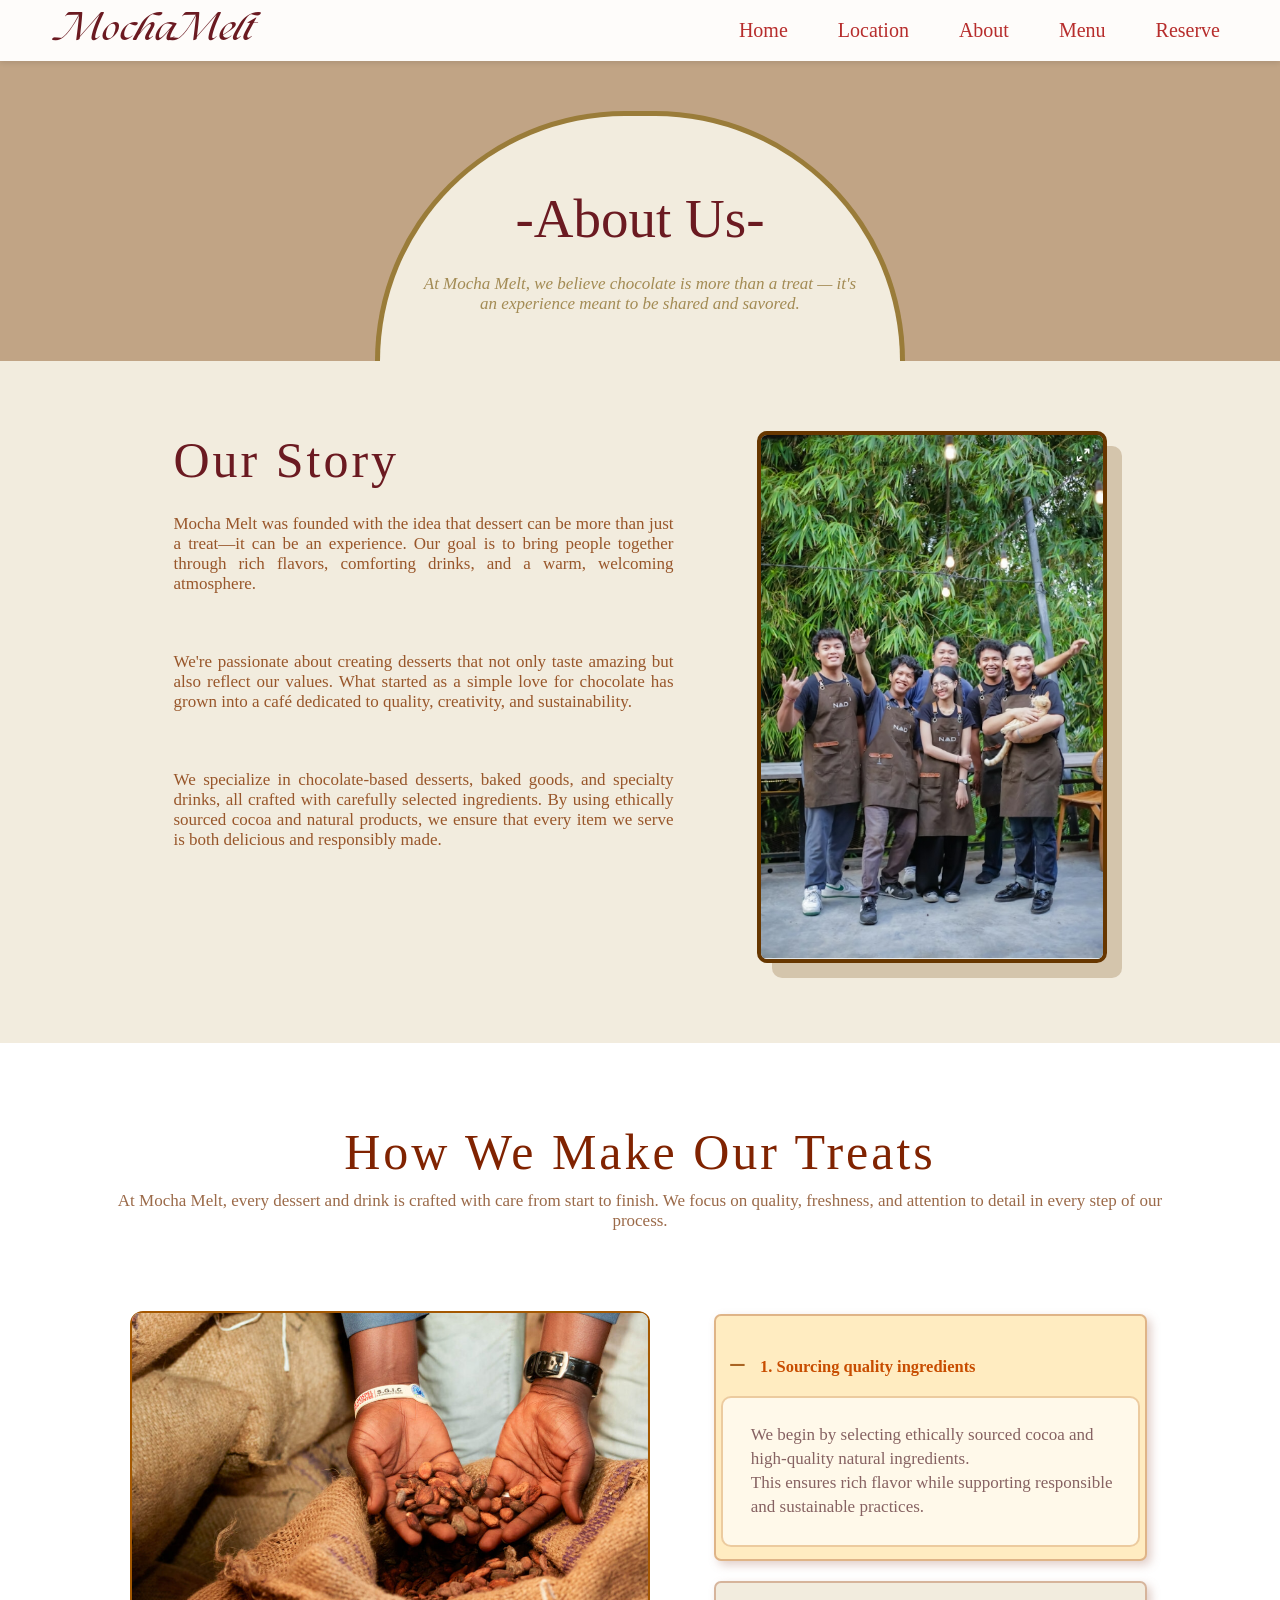
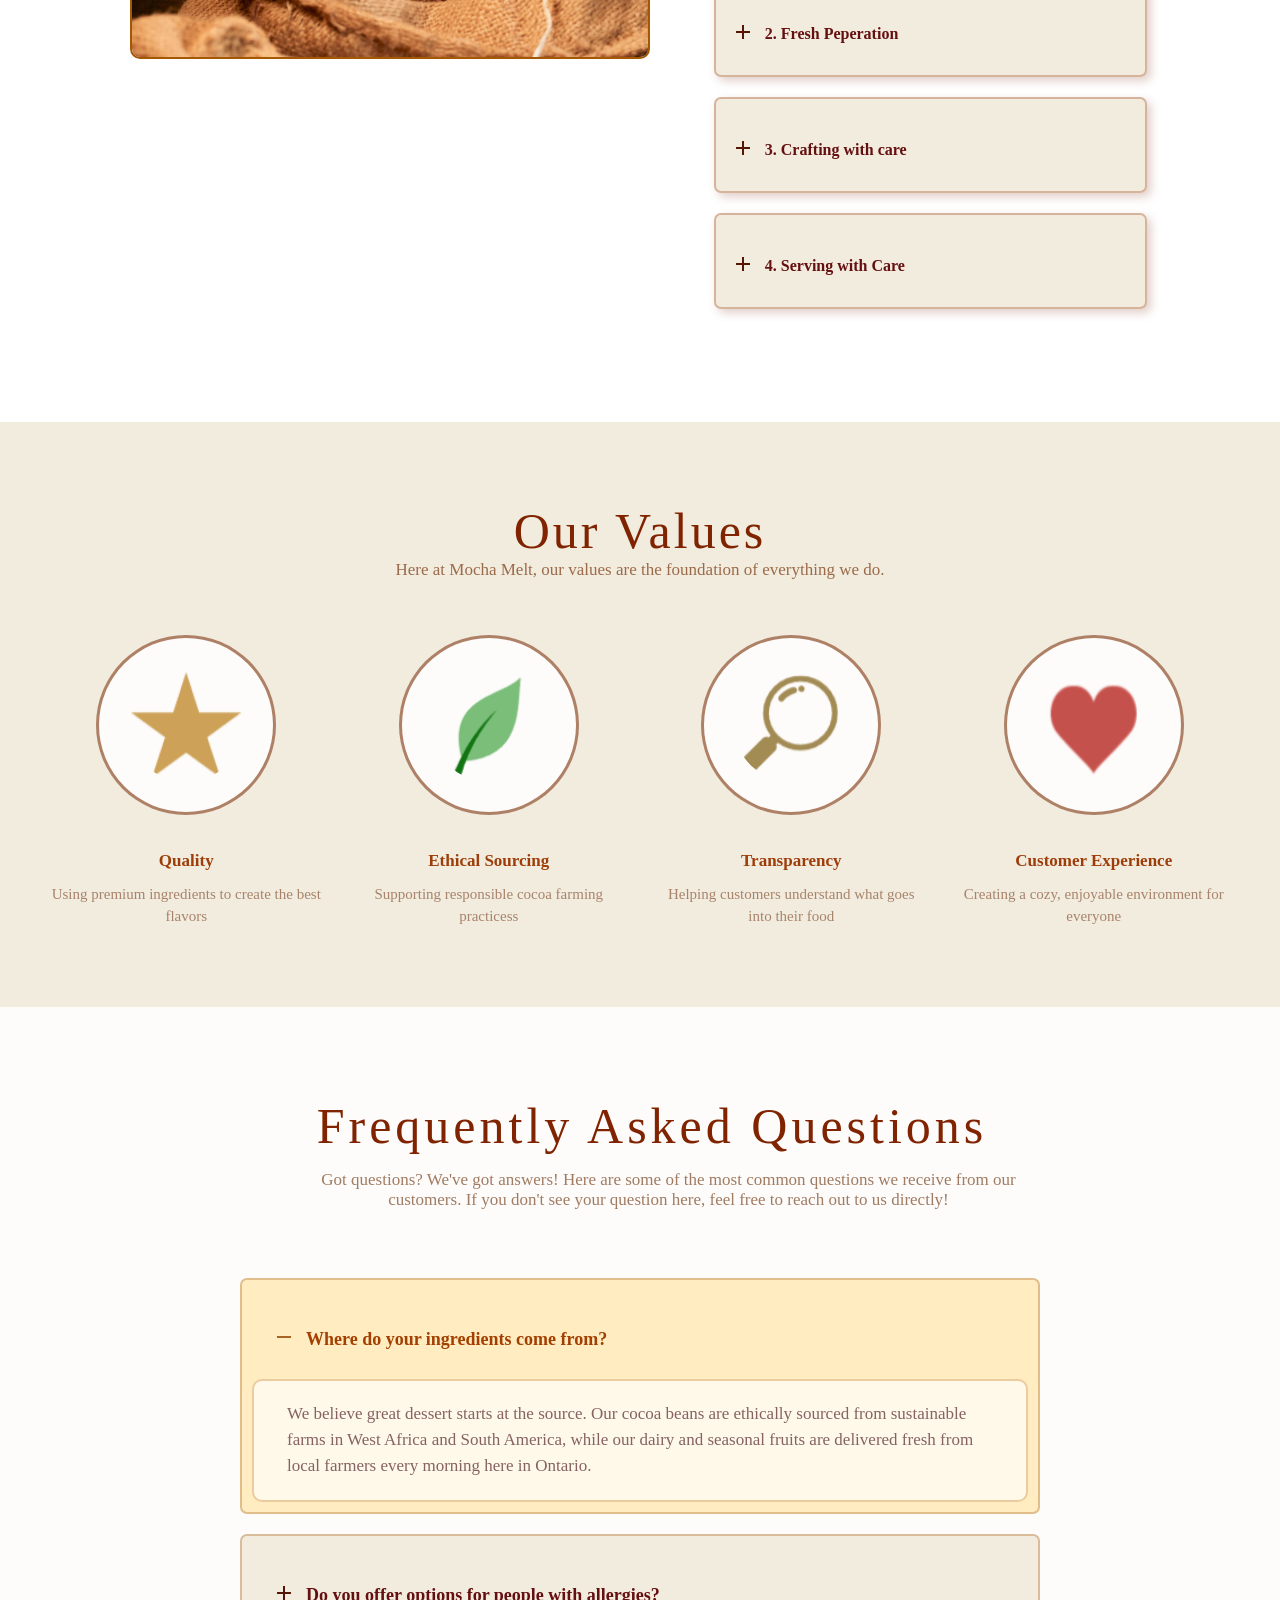
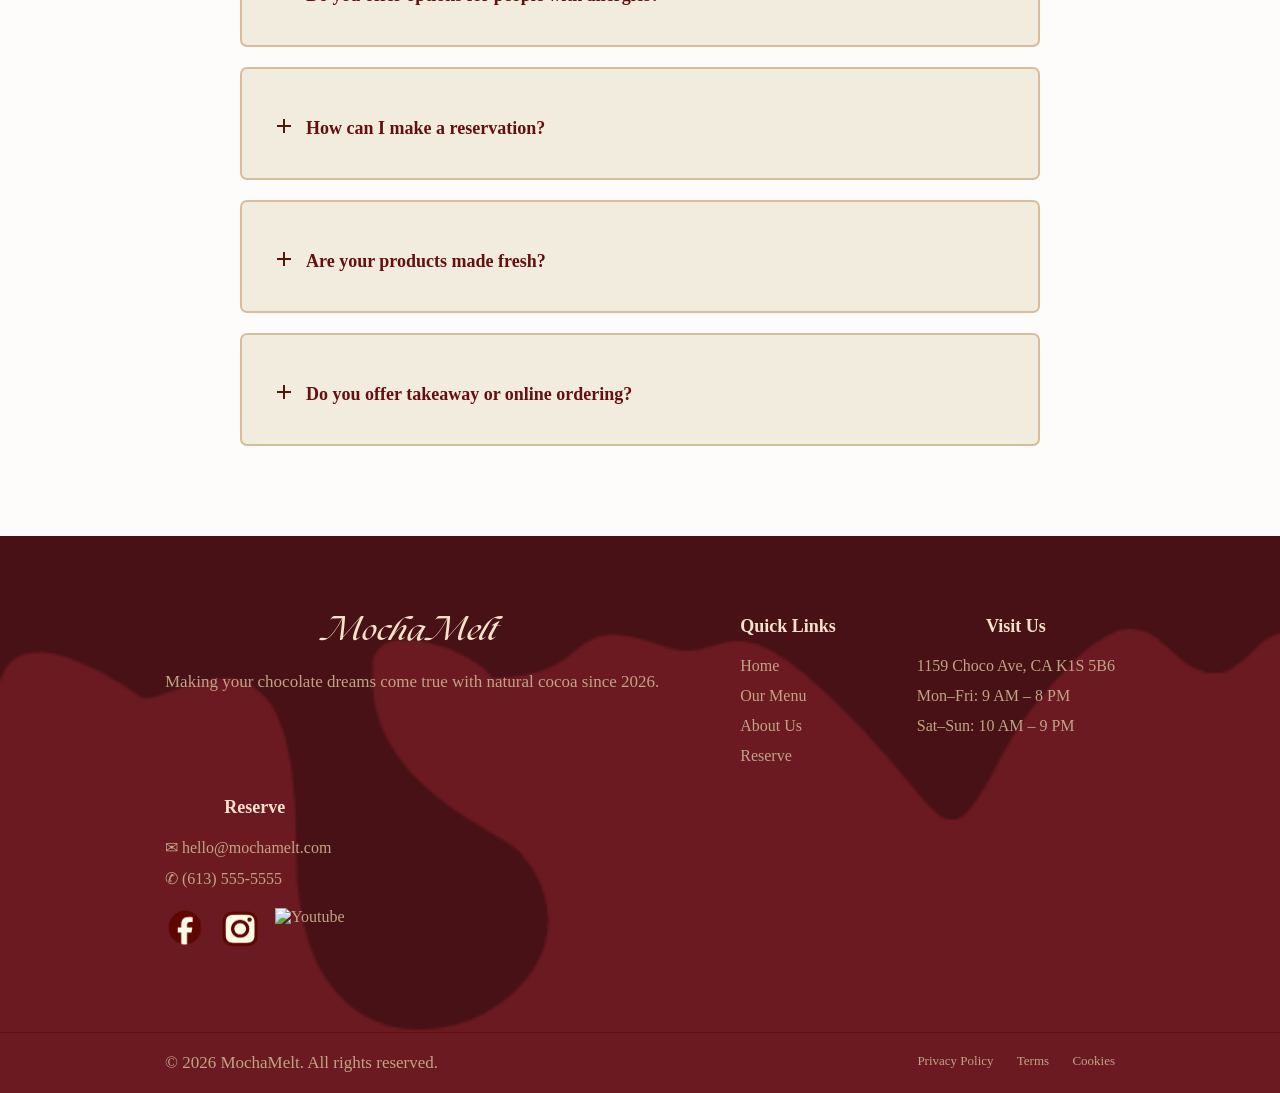
==== about.html @ ea4b9cb7 "Fixed semantics on all pages" ====
<!DOCTYPE html>
<html lang="en">
<head>
    <meta charset="UTF-8">
    <meta name="viewport" content="width=device-width, initial-scale=1.0">
    <title>MochaMelt About</title>
    <link rel="stylesheet" href="style.css">
</head>
<body>




<!------------------NAVIGATION--------------->
<nav class="navbar">
    <a href="index.html"> 
        <h1>MochaMelt</h1></a> 
    
    <ul class="nav-menu">
        <li class="nav-item">
            <a href="index.html" >Home</a></li>

        <li class="nav-item">
            <a href="index.html#Location">Location</a></li>

        <li class="nav-item">
            <a href="about.html">About</a></li>

        <li class="nav-item">
            <a href="menu.html">Menu</a></li>

        <li class="nav-item">
            <a href="contacts.html">Reserve</a></li>
    </ul>
    <div class="hamburger">
        <span class="bar"></span>
        <span class="bar"></span>
        <span class="bar"></span>
    </div>
</nav>



<!----------- About Content  ------------>
<header> 
    <!--------- Our homepage section ------>
    <section class="extra-hero">
        <div class="circle">
            <h2>-About Us-</h2>
            <p>At Mocha Melt, we believe chocolate is more than a treat — it's an experience meant to be shared and savored.</p>
        </div>
    </section>
</header>  


 <main>
     <!-------- Next page Our story section page -------->
    <section class="Story-section">
         <!--- First section - Our story --->
        <div class="OurStory">
             <h3>Our Story</h3>

            <div class="story-text">
                <p>Mocha Melt was founded with the idea that dessert can be more than just a treat—it can be an experience. Our goal is to bring people together through rich flavors, comforting drinks, and a warm, welcoming atmosphere.<br></p>
                <br>
                <p>We're passionate about creating desserts that not only taste amazing but also reflect our values. What started as a simple love for chocolate has grown into a café dedicated to quality, creativity, and sustainability.<br></p>
                <br>
                <p>We specialize in chocolate-based desserts, baked goods, and specialty drinks, all crafted with carefully selected ingredients. By using ethically sourced cocoa and natural products, we ensure that every item we serve is both delicious and responsibly made.<br></p>
            </div>
        </div>
        <div class="story-image-container">
            <img src="Assets/team.png" alt="Mocha melt Team">
        </div>
    </section>    


    


    <section>
        <!--- Second section - Making Treats, 1.accordion --->    
        <div  class="MakingTreats">

            <div class="Treats-header">
                <h3>How We Make Our Treats</h3>
                <p>At Mocha Melt, every dessert and drink is crafted with care from start to finish. We focus on quality, freshness, and attention to detail in every step of our process.</p>
            </div>

            <div class="accordion-container">
                <!-- First Image that is gonna be shown first -  basicly a place holder for the other images to appear later in the annimated transition-->
                <div class="accordion-image-side">
                    <img src="Assets\cocoa.jpeg" id="main-accordion-img" alt="Crafting with care">
                </div>

                <!----- Sections, accordion ---->  
                <ul class="Treats-accordion">

                    <!-- Fist one - Sourcing quality ingridients -->    
                    <li>
                        <input type = "radio" name = "Treats-accordion" id="acc-1" checked data-image="Assets\serving.png">        
                        <label for="acc-1"> 1. Sourcing quality ingredients</label>
                        <div class="content">
                            <p>We begin by selecting ethically sourced cocoa and high-quality natural ingredients.
                            <br>This ensures rich flavor while supporting responsible and sustainable practices.
                            </p>
                        </div>
                    </li>
                        
                    <!-- Second one - Fresh Prep -->  
                    <li>
                        <input type="radio" name="Treats-accordion" id="acc-2" data-image="Assets\Kitchen-prep.png">
                        <label for="acc-2"> 2. Fresh Peperation</label>
                        <div class="content">
                            <p>All of our desserts and baked goods are made fresh daily.
                            <br>From melting chocolate to baking and decorating, each step is done with precision and care.</p>
                        </div>
                    </li>


                    <!-- Third one - Crafting with care -->  
                    <li>
                        <input type = "radio" name = "Treats-accordion" id="acc-3" data-image="Assets\craftingwcare.png">
                        <label for="acc-3"> 3. Crafting with care</label>
                        <div class="content">
                            <p>Our team carefully prepares each item to balance flavor, texture, and presentation.
                            <br>Whether it's a drink or a dessert, we make sure every product meets our standards.</p>
                        </div>
                    </li>
                            
                    <!-- Fouth one - Serving with purpose -->  
                    <li>
                        <input type="radio" name="Treats-accordion" id="acc-4" data-image="Assets\serving.png">
                        <label for="acc-4"> 4. Serving with Care</label>
                        <div class="content">
                            <p>Before serving, we ensure each item looks as good as it tastes.
                            <br>We also provide clear ingredient information so customers can enjoy their treats with confidence.</p>
                        </div>                    
                    </li>
                </ul>
            </div>    
        </div>
    </section>
   
    




    
    <!---------- Our Values Section page ----------->
    <section class=" OurValues">
        <div class="Values-header">
            <h3>Our Values</h3>
            <p>Here at Mocha Melt, our values are the foundation of everything we do.</p>
        </div>
            
        <div class="Values-grid">        
            <div class="Quality-section">
                <img src="Assets\star.png" alt="Quality" class="Val-Icons">
                <h4>Quality</h4>
                <p>Using premium ingredients to create the best flavors</p>
            </div>
                
            <div class="Ethical-section">
                <img src="Assets\leaf.png" alt="Ethical Sourcing" class="Val-Icons">
                <h4>Ethical Sourcing</h4>
                <p>Supporting responsible cocoa farming practicess</p>
            </div>
                    
            <div class="Transperency-Section">
                <img src="Assets\magnifyingglass.png" alt="Transperency" class="Val-Icons">
                <h4>Transparency</h4>
                <p>Helping customers understand what goes into their food</p>
            </div>

            <div class="Customer-Section">
                <img src="Assets\heart.png"alt="Customer Experience" class="Val-Icons">
                <h4>Customer Experience</h4>
                <p>Creating a cozy, enjoyable environment for everyone</p>
            </div>

        </div>
    </section>
    
    


    
    <!------- Frequently asked questions/2.accordion section page ------>
    <section class="FAQ-Wrapper">
        <div class="Asked-Questions">
            <div class="questions-header">
                <h3>Frequently Asked Questions</h3>
                <p>Got questions? We've got answers! Here are some of the most common questions we receive from our customers. If you don't see your question here, feel free to reach out to us directly!</p>
            </div>
            <!-----Sections accordion-------->  
            <ul class="Frequent-QNA">
                <!-- Fist one - ingridients  origin -->    
                <li>
                    <input type = "radio" name = "Frequent-QNA" id="first" checked>        
                    <label for="first">Where do your ingredients come from?</label>
                    <div class="content">
                        <p>We believe great dessert starts at the source. Our cocoa beans are ethically sourced from sustainable farms in West Africa and South America, while our dairy and seasonal fruits are delivered fresh from local farmers every morning here in Ontario.</p>
                    </div>
                </li>
                       
                <!------ Second one - offors for people w/ allergies ------->  
                <li>
                    <input type="radio" name="Frequent-QNA" id="second">
                    <label for="second">Do you offer options for people with allergies?</label>
                    <div class="content">
                        <p>Everyone deserves a treat! We offer a variety of gluten-free pastries and nut-free chocolate options. Please inform our staff of any specific allergies so we can ensure your order is prepared with the utmost safety.</p>
                    </div>
                </li>


                <!-- Third one - reservation -->  
                <li>
                    <input type = "radio" name = "Frequent-QNA" id="third">
                    <label for="third">How can I make a reservation?</label>
                    <div class="content">
                        <p>While we love walk-ins, you can secure a cozy corner by visiting our 'Location' page or giving us a call. For large groups or special chocolate-tasting events, we recommend booking at least 48 hours in advance.</p>
                    </div>
                </li>
                           
                <!-- Fouth one - Are your products made fresh?-->  
                <li>
                    <input type="radio" name= "Frequent-QNA" id="fourth">
                    <label for="fourth">Are your products made fresh?</label>
                    <div class="content">
                        <p>Absolutely! Our ovens start warming up long before our doors open. Every dessert is created by hand, and every ganache is whipped fresh daily to ensure that 'melt-in-your-mouth' quality we're named for.</p>
                    </div>                    
                </li>


                <!-- Fifth one - Do you offer takeaway or online ordering? -->  
                <li>
                    <input type="radio" name= "Frequent-QNA" id="Fifth">
                    <label for="Fifth"> Do you offer takeaway or online ordering?</label>
                    <div class="content">
                        <p>Yes! You can take the MochaMelt experience home. Most of our menu is available for takeaway, and you can place online orders by giving us a quick call at 613-555-5555. </p>
                    </div>                  
                </li>
            </ul>
        </div>
    </section>
</main>







<!-------------Footer--------------->
<footer class="footer">
    <div class="footer-top">

        <!-- Brand -->
        <div class="footer-column">
            <h3>Mocha Melt</h3>
            <p>Making your chocolate dreams come true with natural cocoa since 2026.</p>
        </div>
        
        <!-- Quick Links -->
        <div class="footer-column">
            <h4>Quick Links</h4>
            <ul>
                <li><a href="index.html">Home</a></li>
                <li><a href="menu.html">Our Menu</a></li>
                <li><a href="about.html">About Us</a></li>
                <li><a href="contacts.html">Reserve</a></li>
            </ul>
        </div>

        <!-- Visit -->
        <div class="footer-column">
            <h4>Visit Us</h4>
            <ul>
                <li>1159 Choco Ave, CA K1S 5B6</li>
                <li>Mon–Fri: 9 AM – 8 PM</li>
                <li>Sat–Sun: 10 AM – 9 PM</li>
            </ul>
        </div>

        <!-- Contact -->
        <div class="footer-column">
            <h4>Reserve</h4>
            <ul>
                <li>✉ hello@mochamelt.com</li>
                <li>✆ (613) 555-5555</li>
            </ul>

            <div class="socials">
                <a href="#"><img src="Assets/facebook.png" alt="Facebook"></a>
                <a href="#"><img src="Assets/insta.png" alt="Instagram"></a>
                <a href="#"><img src="Assets/youtube.png" alt="Youtube"></a>
            </div>
        </div>
    </div>    

    <div class="footer-bottom">
        <p>© 2026 MochaMelt. All rights reserved.</p>
        <div>
            <a href="#">Privacy Policy</a>
            <a href="#">Terms</a>
            <a href="#">Cookies</a>
        </div>
    </div>
</footer>


 <!-----JS Extras ----->

<!-- Back to top -->
<button id="back-to-top">↑</button>
<!--JS Link-->
<script src="file.js" defer></script>

</body>
</html>
---- style.css ----
/*------------------- FONTS ---------------------*/

@font-face{
    font-family: 'Jost';
    src: url('fonts/Jost-VariableFont_wght.ttf');

    font-family: 'The Seasons';
    src: url('fonts/Fontspring-DEMO-theseasons-it.otf');

    font-family: 'The Seasons bdit';
    src: url('fonts/Fontspring-DEMO-theseasons-bdit.otf');
}  


/*---------------------------------- UNIVERSAL ---------------------------------*/
* {
    margin: 0;
    padding: 0;
    box-sizing: border-box;
}
h2 {
    font-size: 55px;
    color: #6b1a21;
    line-height: 2;
    text-align: center;
    font-weight: 50;
    font-family: 'The Seasons';
}
p {
    font-family: 'Jost';
    font-size: 17px;
}
h3{
    font-family: 'The Seasons';
    font-size: 50px;
    text-align: center;
    color: #802301;
    font-weight: 20;
}
h4 {
    font-family: 'Jost';
    color: #802301;
    text-align: center;
}




/*---------------------------------- NAV ----------------------------------*/
h1 {
    color: #6b1a21;
    font-size: 35px;
    font-weight: bold;
    letter-spacing: 0.3px;
    font-family: 'The Seasons bdit';
    font-weight: 150;
}

.navbar {
    display: flex;
    justify-content: space-between;
    align-items: center;
    padding: 12px 60px;    
    background-color: #fefcfa;
    box-shadow: 0 2px 5px rgb(0,0,0,0.1);
    position: sticky;
    top: 0;
    z-index: 1000;
    width: 100%;
}

.nav-menu {
    display: flex;
    align-items: center;
    gap: 30px;
}

.navbar a {
    font-size: 20px;
    font-family: 'Jost';   
    text-decoration: none;
    color: #b72d2c;
}
.navbar ul {
    display: flex;
    list-style: none;
    margin: 0;       
    padding: 0;  
    gap: 50px;
    align-items: center;
}
.navbar a:hover {
    color: #651010;
}

/* Responsive Hamburger */
.hamburger{
    display: none;
    cursor: pointer;
}
.bar{
    display: block;
    width: 25px;
    height: 3px;
    margin: 5px auto;
    background-color: #6b1a21;
}

/*------Hero for all non-home pages--------*/
.extra-hero {
    background-color: #c1a485; 
    height: 300px;
    position: relative;
    display: flex;
    justify-content: center;
    align-items: flex-end; /*AI-Assisted: how to push the circle down */
}
.circle p {
    color: #a38b54;
    max-width: 500px;
    margin: 0 auto;
    font-style: italic;
}
.circle {
    background-color: #f2ecde; 
    width: 530px;
    height: 250px;
    border-top-left-radius: 250px;
    border-top-right-radius: 250px;
    border: 5px solid #9a7c39;
    border-bottom: none; 
    display: flex;
    flex-direction: column;
    justify-content: center;
    align-items: center;
    text-align: center;
    padding: 40px;
}



/*---------------------------------- FOOTER ---------------------------------*/
.footer {
    background-image: url("Assets/Footerbg.png"); 
    background-size: cover;
    background-position: center;
    color: #c1a485;
    font-family: 'Jost';
}

/* TOP SECTION */
.footer-top {
    display: flex;
    flex-wrap: wrap;
    justify-content: space-between;
    padding: 80px 165px; 
    gap: 20px;
}

/* Headings */
.footer-column h3 {
    margin-bottom: 20px;
    font-size: 30px;
    color: #f7e2cb;
    font-family: 'The Seasons bdit';
}
.footer-column h4 {
    margin-bottom: 20px;
    color: #f7e2cb;
    font-size: 18px;
}

/* Text */
.footer-column p {
    line-height: 1.6;
}
.footer-column ul {
    list-style: none;
    padding: 0;
}
.footer-column li {
    margin-bottom: 12px;
}
.footer-column a {
    text-decoration: none;
    color: #c1a485;
    transition: 0.3s;
}
.footer-column a:hover {
    color: #fefcfa;
}

/* Socials */
.socials {
    display: flex;
    gap: 15px;
    margin-top: 20px;
}

.socials img {
    width: 40px;
    height: 40px;
}

/* BOTTOM SECTION */
.footer-bottom {
    border-top: 1px solid #651010;
    display: flex;
    justify-content: space-between;
    padding: 20px 165px;
    font-size: 13px;
}
.footer-bottom a {
    margin-left: 20px;
    text-decoration: none;
    color: #c1a485;
}
.footer-bottom a:hover {
    color: #f7e2cb;
}



/*---------------------------------- Back to Top button ---------------------------------*/
#back-to-top {
    position: fixed;
    bottom: 30px;
    right: 30px;
    width: 50px;
    height: 50px;
    border-radius: 50%;
    background-color: #651010;
    color: white;
    font-size: 25px;
    padding: 40px;
    border: none;
    display: flex;
    align-items: center;
    justify-content: center;
    opacity: 0;
    pointer-events: none; 
    transition: opacity 0.4s;
}

#back-to-top:hover {
    background-color: #b72d2c;
}

#back-to-top.active {
    opacity: 1;
    pointer-events: auto;
}
























/*---------------------------------- ABOUT PAGE ---------------------------------*/

/*------------------------------- Story Section ------------------------------------*/

.Story-section{
    display: flex;
    flex-direction: row; 
    background-color: #f2ecde;
    margin: 0 auto;
    padding: 70px 10% 80px 10%;  
    align-items: flex-start;  
    justify-content: center;
    gap: 80px;  
}
/* LEFT SIDE: TEXT */
.OurStory {
    display: flex;
    flex-direction: column;
    align-items: flex-start;
    max-width: 500px;  
 
}
.Story-section h3 {
    color: #6b1a21;
    letter-spacing: 3px;
    text-align: left;
    margin-top:0;
}
.Story-section p {
    display:flex;
    margin-top: 25px;
    color:#98562a;
    text-align: justify;
    max-width: 700px;
    margin-bottom: 15px;
}
.story-image-container{
    display:flex;                    
    padding-left:3px;                       
}
.story-image-container img {
    width: 100%;                                                      
    max-width: 350px;          
    height: auto;
    border-radius: 15px;
    border: 4px solid #673700;
    border-radius: 10px;
    box-shadow: 15px 15px 0px  #6d3d013a;                                                                                               
    
}
.story-image-container img:hover{
    transform: scale(1.05);
    transition: transform 0.7s ease;  
}


/********************* First Accordion - Section: Making Treats *****************/
.Treats-header{
    margin-Top: 80px;
}
.Treats-header h3 {
    text-align: center;
    letter-spacing: 3px;
    margin-bottom: 10px;
}
.Treats-header p {
    color:#9b6a49;
    margin: 0 auto 5px auto;
    max-width: 1100px;
    text-align: center;
    margin-bottom: 80px;
}
.accordion-container {
    display: flex;
    padding-top: 50px;
    align-items: flex-start; 
    justify-content: center;
    gap: 60px;                                                                                     
    max-width: 1100px;  
    margin: 40px auto;                                                                             
    padding: 0 40px;
    padding-bottom: 50px;
}
/* THE IMAGE SIDE */
.accordion-image-side {
   flex: 1.2;                             
   border-radius: 13px;
   overflow: hidden;
   padding-right:1px;
}
.accordion-image-side img {
    margin-top: 0;           
    width: 100%;
    height: auto;
    border: 2px solid #a45801;
    border-radius: 10px;
}
.accordion-image-side:hover{
    transform: scale(1.05);
    transition: transform 0.7s ease;  
}
/* THE ACCORDION LIST SIDE */
.Treats-accordion {
    flex: 1;
    padding: 3px;
    margin: 0;
}
/*smooth fade*/
.accordion-image-side img {
    transition: opacity 0.3s ease-in-out;
}

/*-------------- INDIVIDUAL ITEMS labels of the accordion -------------*/
.Treats-accordion li {
    list-style: none;
    margin-bottom: px;
    padding: 7px;
    border: 2px solid #9632004d;
    border-radius: 7px;
    background-color: #f2ecde;
    box-shadow: 4px 4px 10px rgba(172, 119, 101, 0.358);
}

/* Individual List Items: Creates the 'cards' with the cream background and chocolate shadow */
.Treats-accordion li {
    list-style: none;
    margin-bottom: 20px;
    padding: 12px 5px; 
    border-radius: 7px;
    background-color: #f2ecde;
    box-shadow: 4px 4px 10px rgba(172, 119, 101, 0.358);
}
/* Accordion Header: Styles the clickable title area (Jost font, dark red color) */
.Treats-accordion li label{
    display:flex;
    align-items: center;
    padding: 10px;
    cursor: pointer;
    font-size:medium;
    font-weight: bold;
    color: #651010;
    font-family: "Jost";
} 
.Treats-accordion li:hover {
    transform: scale(0.99);
    transition: transform 0.3s ease;  
        
}
/* Icon: Adds the '+' sign before the label text, what it looks before being cliked/checked */
label::before{
    content: url('Assets/Plus-sign.png');
    margin-right: 10px;
}
/* Functional: Hides the actual radio button circles so they don't clutter the design */
input[type="radio"]{
    display: none;
}
/* Hidden Content: The 'box' that holds the description. Starts at 0 height to stay hidden. */
.Treats-accordion .content{
    color: rgb(134, 98, 98);
    padding: 0 15px;      
    line-height: 24px;
    max-height: 0;
    overflow: hidden;
    background-color: #ffffffa9;       
    border-radius: 7px;
    transition:max-height 0.7s ease;
}
/* Opening Logic: When a radio button is clicked, expand the content box below it */
.Treats-accordion input[type='radio']:checked + label + .content{
    max-height: 450px;
    padding: 10px 15px 25px 15px;
    border: 2px solid #c3690352;
    border-radius: 10px;
}
/* Icon Change: Swaps the '+' for '---' when the section is active/open */
.Treats-accordion input[type='radio']:checked + label::before{
    content: url('Assets/minus-sign.png');
    color: #c84d00;        
}

/* Word Color Change: Changes the label text color when the radio is checked */
.Treats-accordion input[type='radio']:checked + label {
    color: #c84d00;
    transform: scale(1.03);
}

/* This targets the container when the radio inside it is checked */
.Treats-accordion li:has(input[type='radio']:checked) {
    background-color: #ffecc1;
    transition: background-color 0.3s ease; 
}

/* Inner Text: Styles the paragraph inside the opened content area */
.Treats-accordion .content p {
    margin: 15px 10px 1px 13px ;  
    font-weight: smaller;  
}



/*********************** Values section Attributes  ********************/

/*Values parent fex container:*/ 
.OurValues {
    background-color: #f2ecde;
    display: flex;
    flex-direction: column;
    align-items: center; 
    gap: 40px;
    padding: 80px 50px;
}
.Values-header h3 {
    letter-spacing: 3px;
}

.Values-header p {
    font-size: 17px;
    color:#9b6a49;
    text-align: center;
    max-width: 970px;
    margin-bottom: 15px;
}
/* The Actual Grid: Handles the 4 columns */
.Values-grid {
    display: grid;
    grid-template-columns:repeat(4, 1fr);
    gap: 30px;
    width: 100%;
    max-width: 1200px;
}
.Values-grid h4 {
    margin-top: 21px;
    font-size: 17px;
    color: #9d3e0a;
}
.Values-grid p {
    margin-top: 12px;
    max-width: 800px;  
    font-size: 15px;
    color: #a8836b;
    line-height: 22px;
}
/*Individual Items: Center the icon and text inside each box */
.Values-grid div {
    display: flex;
    flex-direction: column;
    align-items: center; 
    text-align: center;
    max-width: 280px; 
    margin: 0 auto; 
    padding-left: 0;
}
.Val-Icons {
    width: 180px;
    height: auto;
    margin-bottom: 15px;
    border-radius: 50%;
    padding: 30px;
    background-color: #fefcfa;
    border: #a16d4fdb 3.37px solid;
    object-fit: cover;
}
.Quality-section:hover,
.Ethical-section:hover,
.Transperency-Section:hover,
.Customer-Section:hover {
    transform: scale(1.05);
    transition: transform 0.3s ease;        
}

/********** Second Accordion- Section: FAQ  **********/

.Asked-Questions {
    display: flex;
    flex-direction: column; 
    align-items: center; 
    justify-content: center; 
    width: 100%;
    padding: 70px 20px 70px 20px;
    background-color: #fefcfa;
}
/*--------- INDIVIDUAL ITEMS labels of the accordion ----------*/
.Frequent-QNA {
    width: 90%;               
    max-width: 800px;         
    margin: 0 auto;           
    padding: 0;
    list-style: none;
    text-align: left;          
}
.questions-header h3 {
    margin-top: 20px;
    letter-spacing: 4px;
    padding-bottom: 15px ;
    padding-left: 24px;
}
.questions-header p {
    font-size: 17px;
    color:#a07b62;
    text-align: center;
    max-width: 800px;
    margin-bottom: 15px;
    padding-bottom: 53px ;
    padding-left: 57px;
}
.Frequent-QNA li {
    width: 100%;
     border: 2px solid #b67d3c6b;
    border-radius: 10px;
    margin-bottom: 20px;
    padding: 10px;
    border-radius: 7px;
    background-color: #f2ecde;
    border-radius: 7px;
    
}

.Frequent-QNA li label {
    display: flex;
    align-items: center;
    padding: 20px 20px;
    cursor: pointer;
    font-size: 18px;
    font-weight: bold;
    color: #651010;
    font-family: "Jost";
    width: 100%;
}
.Frequent-QNA li:hover {
    transform: scale(0.99);
    transition: transform 0.3s ease;
    box-shadow: 0px 2px 10px rgba(0,0,0,0.25);        
}
/* Icon: Adds the '+' sign before the label text */
label::before{ content:
     url('Assets/Plus-sign.png');
    margin-right: 10px;
}
input[type="radio"]{
    display: none;
}
/* Hidden content*/
.Frequent-QNA .content{
    color: rgb(134, 98, 98);
    padding: 0 20px;
    line-height: 26px;
    max-height: 0;
    overflow: hidden;
    background-color: #ffffffa9;
    border-radius: 7px;
    transition:max-height 0.7s ease-out;
}
/* Opening Logic*/
.Frequent-QNA input[type='radio']:checked + label + .content {
   max-height: 500px;
   padding: 0 20px 20px 20px;
   border: 2px solid #c3690352;
   border-radius: 10px;
}
/* sSwaps the '+' for '---' when the section is active/open */
.Frequent-QNA input[type='radio']:checked + label::before{
    content: url('Assets/minus-sign.png');
    color: #c84d00;        
}

.Frequent-QNA input[type='radio']:checked + label {
    color: #a33f00;
}
.Frequent-QNA li:has(input[type='radio']:checked) {
    background-color: #ffecc1;
    transition: background-color 0.4s ease;  /* Makes the color fade in*/
}
.Frequent-QNA .content p {
    margin: 20px 10px 1px 13px ; 
    font-weight: normal;                                                                     
}


































/*---------------------------------- MENU PAGE ---------------------------------*/
/*text*/
.Menu-text p {
    font-size: 20px;
    text-align: center;
    color: #651010;
}

.Menu-text a{
    color: #b72d2c;
    text-decoration: none;
    font-weight: 500;
    padding: 10;
    transition: transform 0.2s ease;
    display: inline-block; /*AI-Assisted: Solved why animation was not working by adding this line*/

}
.Menu-text a:hover{
    color: #651010;
}

.JS-Menu-controls {
    display: flex;
    justify-content: center; 
    align-items: flex-end; /*AI-Assisted: Resolved height issue by using flex-end instead of center*/
    gap: 30px;
    margin: 10px;
}


/* Search Bar */
.menu-search input {
    padding: 5px 15px;
    font-size: 16px;
    border-radius: 30px;
    border: 2px solid #cda258;
    outline: none;
    width: 250px;
    font-family: 'Jost';
    color: #651010;
    background-color: #fefcfa;
}
.menu-search input::placeholder{
    color:#c1a485
}


/* FILTER BUTTONS */
.filter-buttons {
    display: flex;
    gap: 20px;
    margin-bottom: 0;
}

.filter-btn {
    padding: 5px 15px;
    background-color: #c1a485;
    color: white;
    border: none;
    border-radius: 7px;
    cursor: pointer;
    font-family: 'Jost';
    font-size: 14px;
    transition: 0.2s;
    font-weight: 400;
    max-width: 70px;
}

.filter-btn:hover {
    background-color: #c1a485;
    transform: scale(1.1);
}

.filter-btn.active {
    background-color: #8c6d4c;
}




/*------CARDS----------*/
#menu {
    padding: 100px 20px;
    background-color: #f2ecde;
}
.apology {
    color:#a38b54 ;
}
.menu-gallery {
    display: grid;
    grid-template-columns: repeat(3, 300px);
    gap: 30px;
    margin: 40px auto;
    justify-content: center;
}

.menu-card {
    background: #fefcfa;
    border-radius: 10px;
    padding: 25px;
    text-align: left;
    box-shadow: 0px 5px 25px rgba(0,0,0,0.25);

    display: flex;
    flex-direction: column;
    height: 100%;
    margin: 0 auto;
}
.menu-card:hover{
    box-shadow: 0px 15px 25px rgba(144, 80, 67, 0.25);
}
.menu-card img {
    width: 100%;
    height: 270px;
    object-fit: cover;
    background-color: #651010;
    border-radius: 10px;
    margin-bottom: 16px;
}

/* -------- INFO -------- */
.content {
    flex-grow: 1;
    display: flex;
    flex-direction: column;
    justify-content: space-between;
}
.menu-header {
    display: flex;
    justify-content: space-between;
    align-items: center;
    min-height: 40px;
}

.menu-header h4 {
    font-size: 22px;
    font-weight: 600;
    color: #651010;
    text-align: left;
}

.price {
    color: #651010;
    font-size: 16px;
    font-family: 'Jost';
}

/* TEXT ROWS */
.calories {
    color: #651010;
    font-size: 16px;
    font-weight: 600;
    min-height: 20px;
    padding: 5px 0;
}

.desc {
    color: #98562a;
    font-size: 15px;
    min-height: 60px;
    padding: 5px 0;
}

/* AI-Assisted: remove uneven spacing */
.menu-header,
.calories,
.desc {
    margin-bottom: 5px;
}

/* -------- BUTTON -------- */
.button {
    margin-top: auto;
    width: 100%;
    padding: 10px;
    border: solid 2px #cda258;
    border-radius: 30px;
    color: #b72d2c;
    background-color: #fdfbf4;

    font-family: 'Jost';
    font-size: 16px;
    font-weight: 500;

    cursor: pointer;
    transition: 0.3s;
    display: flex;
    justify-content: center;
    align-items: center;
}

.button:hover {
    background-color: #fdfbf4;
    transform: scale(0.9);
    border: solid 2px #98562a;
}
















/*---------------------------------- CONTACT PAGE ---------------------------------*/

.contact-wrapper {
    background-color: #f2ecde;
    display: flex;
    justify-content: center;
    padding: 120px 0 80px;
}

.form-card {
    background: #fefcfa;
    width: 550px;
    padding: 40px;
    border-radius: 6px;
    box-shadow: 0 6px 14px rgba(0,0,0,0.15);
}


/*text*/
.form-card h3 {
    margin-bottom: 8px;
    text-align: left;
}
.form-card p {
    margin-bottom: 20px;
    color: #a38b54;
}


/*labels*/
label {
    display: block;
    font-size: 14px;  
    font-family: 'Jost';
    color: #7b2b2b; 
    margin: 15px 0 5px; 
    font-weight: 600;
}

/* Ai-Assisted: Blocks  + signs that were appearing*/
.contact-page label::before {
    content: none !important;
}

input, textarea {
    width: 100%;
    padding: 12px;
    border: 1px solid #cda258;
    background: #ffffff; 
    outline: none;
    font-family: 'Jost';
    border-radius: 4px;
}

input:focus, textarea:focus {
    border-color: #7b2b2b;
    box-shadow: 0 0 5px rgba(123, 43, 43, 0.1);
}


button {
    margin-top: 30px;
    padding: 12px;
    border: none;
    background: #7b2b2b;
    color: white;
    font-family: 'Jost';
    font-size: 14px;
    font-weight: bold;
    border-radius: 4px;
    cursor: pointer;
    width: 130px;
    display: block;
    margin-left: auto;
    margin-right: auto;
    margin-top: 30px;    
    transition: ease-in 0.1s;
}

button:hover {
    background: #5c1f1f;
    transform: scale(0.9);
}

.thank-you-message {
    margin-top: 20px;
}

#thankYouMessage{
    font-size: 16px;
    font-family: 'Jost';
    color: #6b1a21;
    text-align: center;
}








/*Please do regular CSS before this section*/

/*---------------------------------- RESPONSIVENESS ---------------------------------*/

@media (max-width: 768px) {   /* PHONES */
    .hamburger{
        display:block;
    }
    .hamburger.active .bar:nth-child(2){
        opacity:0;
    }
    .hamburger.active .bar:nth-child(1){
        transform: translateY(8px) rotate(45deg);
    }
    .hamburger.active .bar:nth-child(3){
        transform: translateY(-8px) rotate(-45deg);
    }
    .navbar ul{
        gap: 15px;
    }
    .navbar {
        padding: 12px 20px;
    }
    .nav-menu{
        position:fixed;
        left: -100%;
        top: 60px;
        gap:0;
        flex-direction: column;
        background-color: rgb(255, 254, 249);
        width:100%;
        text-align: center;
        transition: 0.3s;
    }

    .nav-item{
        margin: 16px 0;
    }
    .nav-menu.active{
        left: 0;
    }









    /*------------ About Page ------------*/
    .accordion-container {
        flex-direction: column; 
        align-items: center;    
        gap: 20px;           
        margin: 20px auto;
    }
    .accordion-image-side {
        width: 100%;
        max-width: 400px;
        order: 1;  
    }
    .Treats-accordion {
        width: 100%;
        order: 2;
    }
    .Treats-accordion li {
        margin-bottom: 15px;
    }
    .Values-grid {
        grid-template-columns: 1fr;
        gap: 40px;
    }

    .Frequent-QNA {
        width: 100%;
    }
    .Val-Icons {
        width: 180px; 
        height: auto;
        margin-bottom: 20px;
    }
    
    /*Removed transitions for a better mobile experience */
    .Quality-section:hover, 
    .Ethical-section:hover, 
    .Transperency-Section:hover, 
    .Customer-Section:hover {
        transform: none; 
    }
    .Frequent-QNA li label:hover,
    .Treats-accordion li label:hover  {
        transform: none; 
    }
    
    /*Scroll-Driven Animations (using animation-timeline: view()) currently work best in Chrome and Edge*/
    @keyframes appear {
        from { 
            opacity: 0;
            transform: translateY(30px) scale(0.8); /* Starts lower and smaller */
        }
        to {
            opacity: 1;
            transform: translateY(0) scale(1); /* Ends at natural position and size */
        }
    }
    .Values-grid div {
        animation: appear linear both;
        animation-timeline: view();
        animation-range: entry 10% cover 30%; 
    }

    .Story-section {
        flex-direction: column;
        align-items: center; 
        text-align: center;
        padding: 40px 20px;
        gap: 30px;
    }

    .OurStory {
        order: 2; 
        align-items: center;
    }

    .story-image-container {
        order: 1; 
        width: 100%;
        display: flex;
        justify-content: center;
    }
    .OurStory {
        order: 1;          
        width: 100%;
        max-width: 600px;
    }

    .story-image-container img {
        width: 200%;
        max-width: 350px; 
        height: auto;
    }
    .Story-section h2, 
    .Story-section p {
        text-align: center;
    }

    /*------------ Menu Page ------------*/
    .menu-gallery {
        display: grid;
        grid-template-columns: repeat(auto-fit, minmax(250px, 1fr)); 
        margin: 40px auto;
        justify-content: center; 
    }

    .menu-card {
        max-width: 350px; 
        margin: 0 auto;
        display: flex;
    }

    /* Image */
    .menu-card img {
        width: 100%; 
        aspect-ratio: 1; /* AI-Assisted: responsive sizing for square images */
    }
}
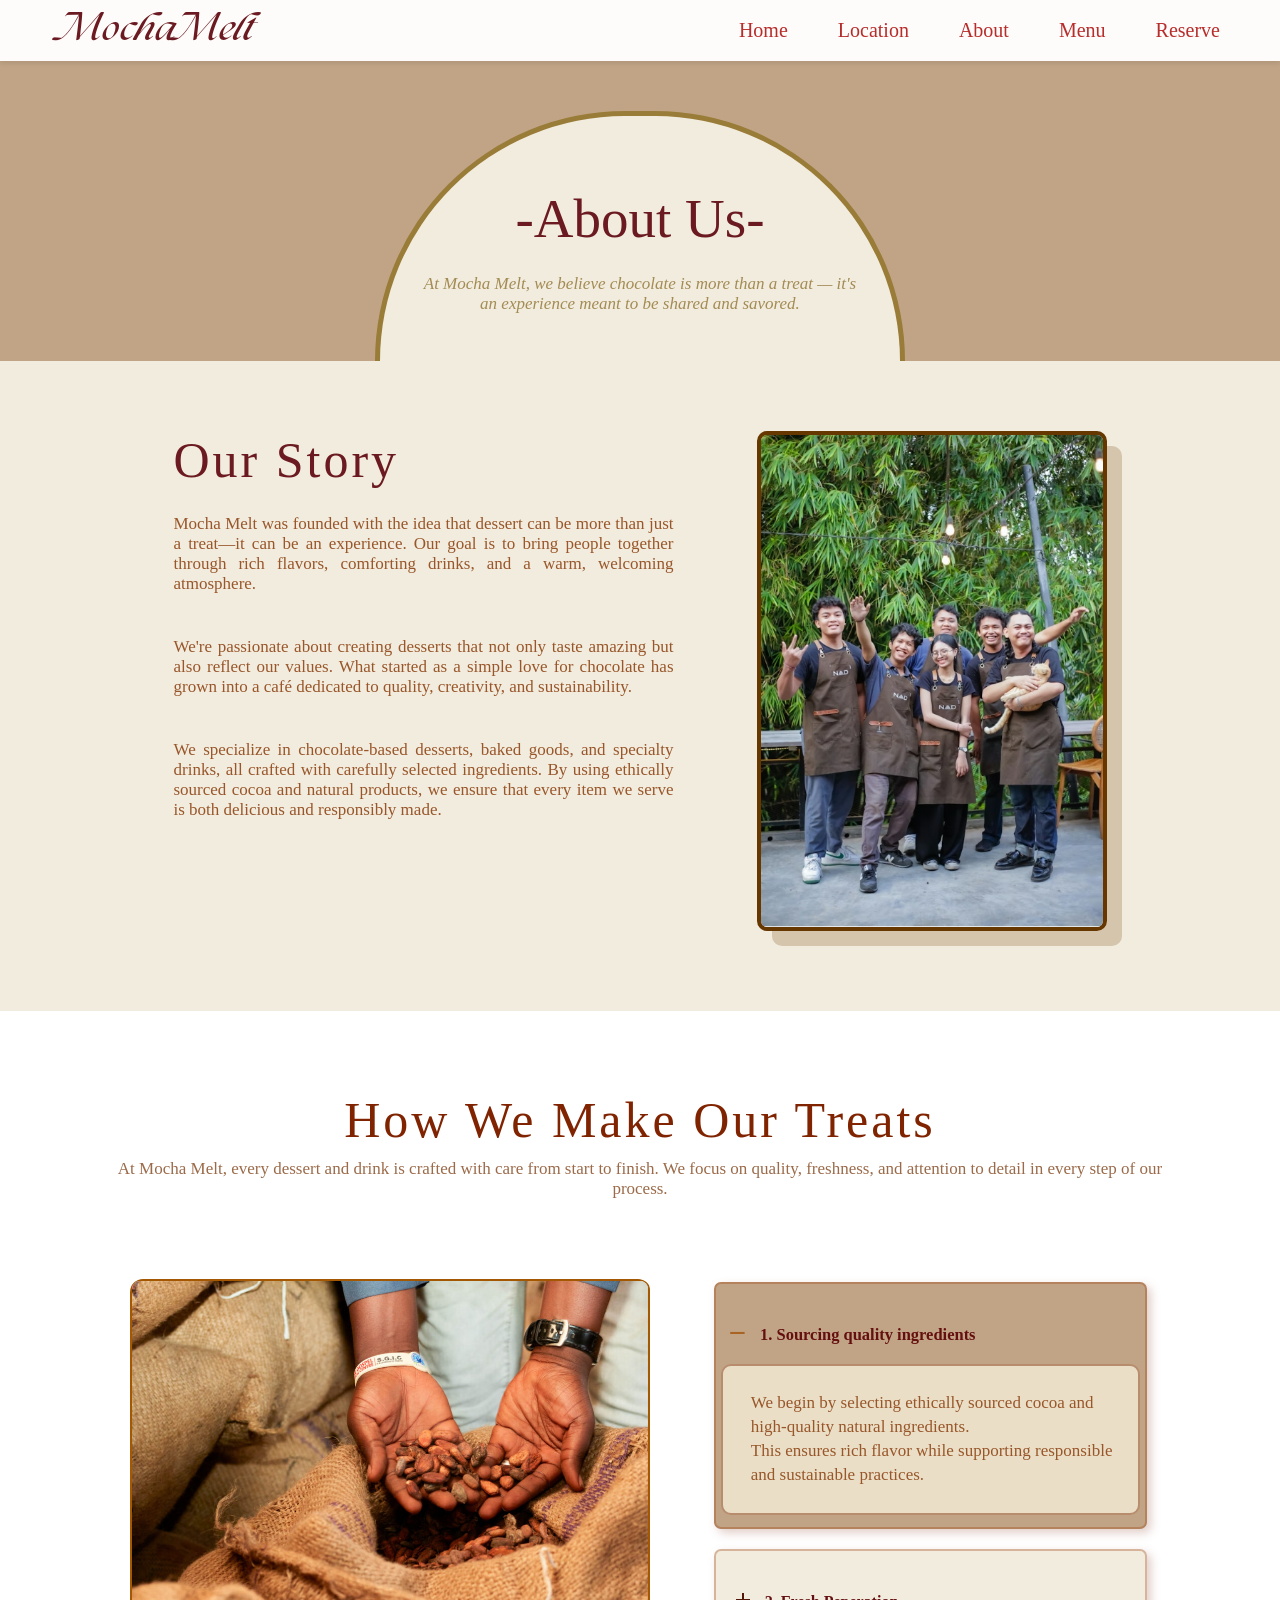
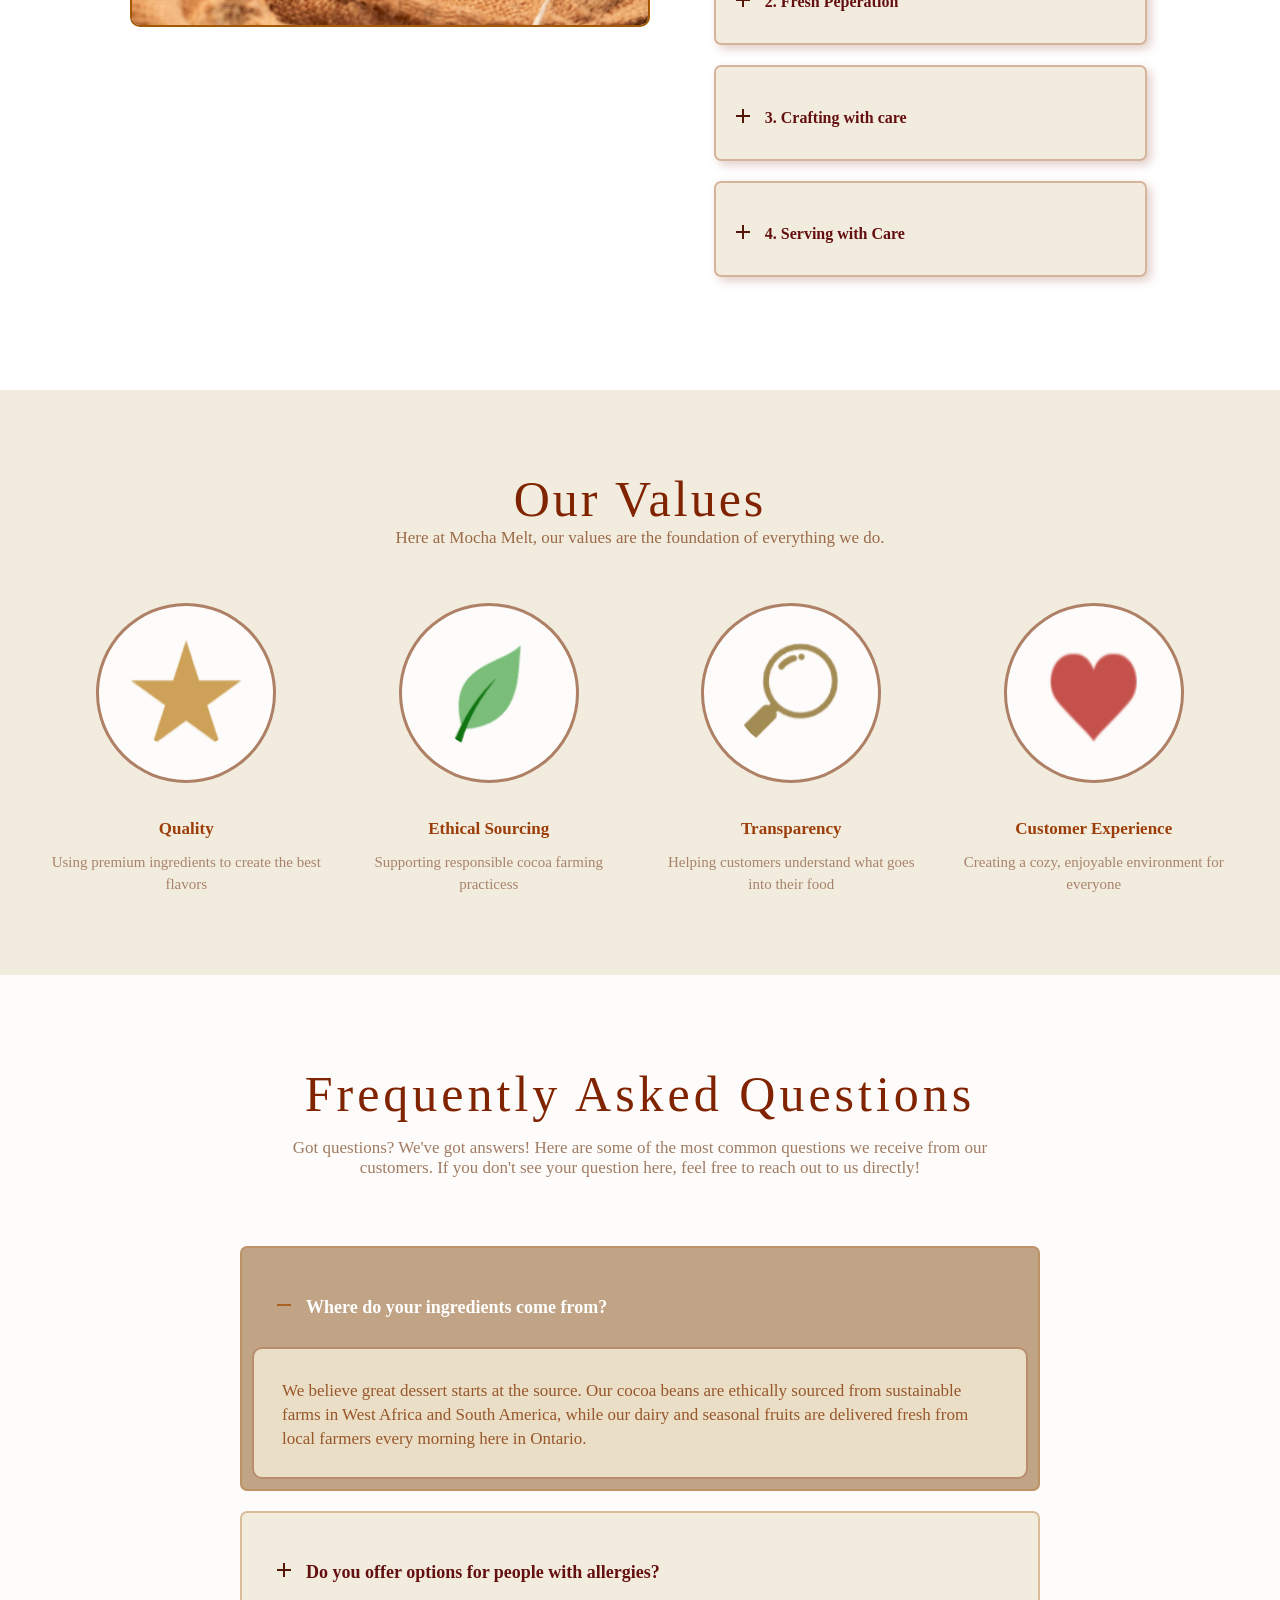
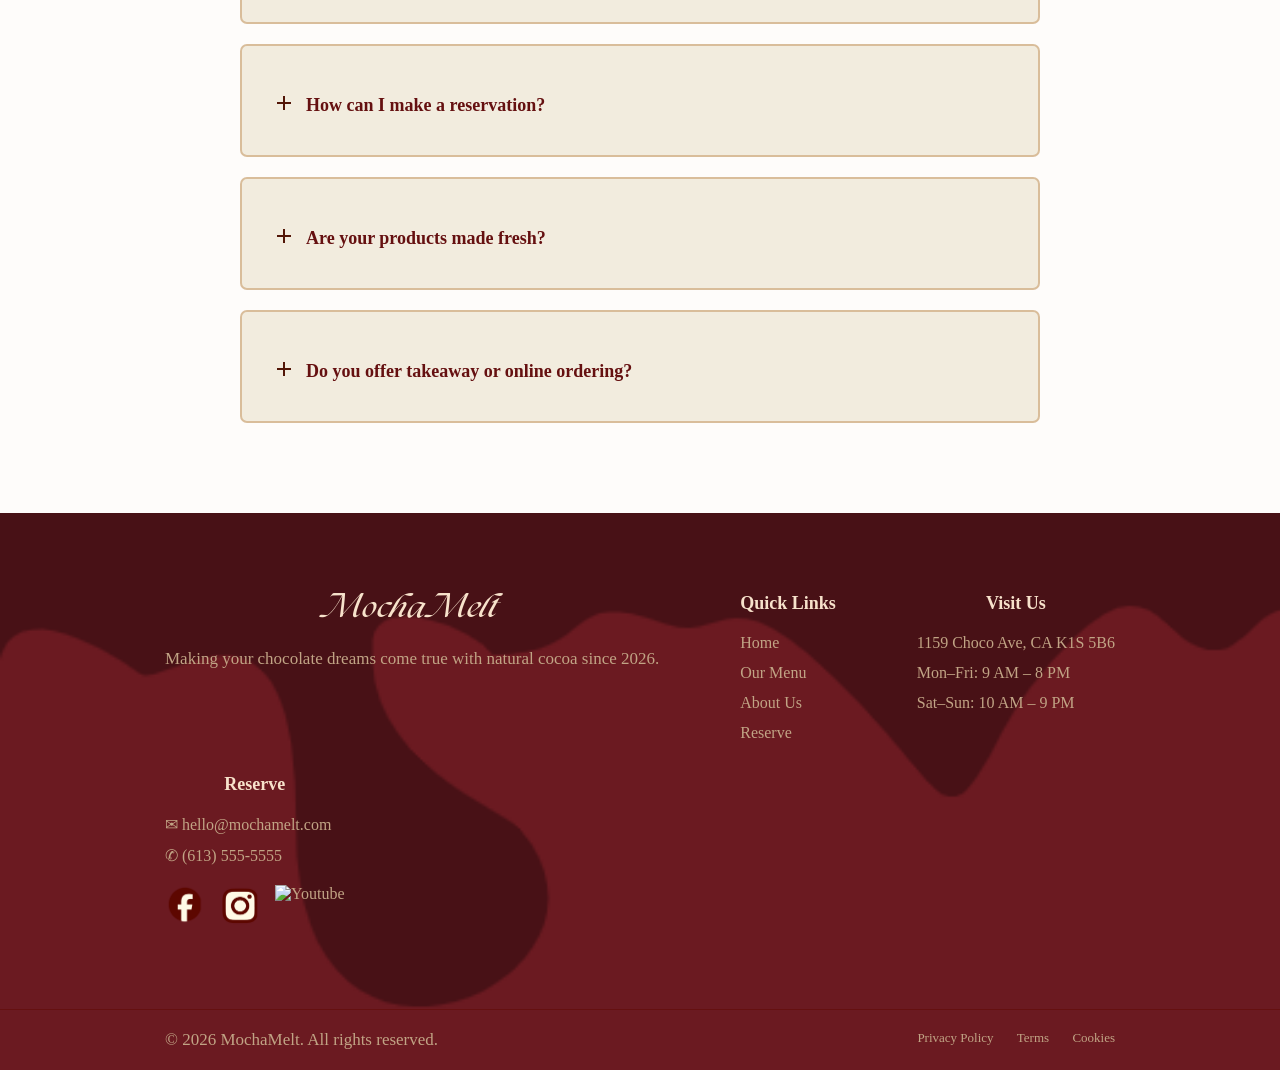
==== commit 650ad4f5: "Merge branch 'main' of https://github.com/EricaD07/Mocha-Melt" ====
--- a/about.html
+++ b/about.html
@@ -310,7 +310,7 @@
 </footer>
 
 
- <!-----JS Extras ----->
+<!-----JS Extras ----->
 
 <!-- Back to top -->
 <button id="back-to-top">↑</button>
--- a/style.css
+++ b/style.css
@@ -105,6 +105,114 @@
     margin: 5px auto;
     background-color: #6b1a21;
 }
+
+/* ===== HERO SECTION =====/* ===== HERO SECTION – circle centered on text ===== */
+  /* ===== HERO SECTION with circle centered on text ===== */
+  .hero {
+    background: linear-gradient(107deg, #F9EFE2 0%, #FCF5EA 100%);
+    padding: 4rem 0 5rem 0;
+    position: relative;
+    overflow: hidden;
+  }
+ 
+  /* Use CSS Grid for precise column control */
+  .hero-grid {
+    display: grid;
+    grid-template-columns: 1fr 1fr;  /* text column / image column */
+    align-items: center;
+    gap: 3rem;
+    position: relative;
+    z-index: 2;
+  }
+  
+  .hero-content {
+    position: relative;
+    z-index: 2;
+    /* ensure content stays above circle */
+  }
+  
+  .hero-img {
+    position: absolute;
+    top: 0;
+    right: 0;
+    width: 55%;
+    height: 100%;
+    z-index: 1;
+    overflow: hidden;
+  }
+
+  .hero-img img {
+    width: 100%;
+    height: 100%;
+    object-fit: cover;   /* KEY: fills area like a background */
+    object-position: center right; /* keeps chocolate focus */
+  }
+  
+  /* WHITE CIRCLE – placed relative to the text column */
+  .hero::before {
+    content: '';
+    position: absolute;
+    top: 50%;
+    left: 25%; /* center of left column */
+    transform: translate(-50%, -50%);
+    
+    width: min(70vw, 650px);
+    aspect-ratio: 1 / 1;
+    
+    background: rgba(255, 255, 255, 0.95);
+    border-radius: 50%;
+    
+    z-index: 1;
+    box-shadow: 0 30px 60px rgba(0, 0, 0, 0.05);
+  }
+  
+  /* Adjust for smaller screens: center circle on whole hero and keep it behind everything */
+  @media (max-width: 800px) {
+    .hero-grid {
+      grid-template-columns: 1fr;
+      gap: 2rem;
+    }
+    .hero::before {
+      left: 50%;
+      transform: translate(-50%, -50%);
+      width: 85vw;
+      top: 45%;
+    }
+    .hero-title {
+      font-size: 2.5rem;
+    }
+    .hero-img {
+      position: relative;
+      width: 100%;
+      height: 300px;
+    }
+  
+    .hero-img img {
+      object-position: center;
+    }
+  }
+  
+
+  /* Keep remaining hero content styles (badge, title, desc) unchanged */
+  .hero-badge {
+    font-size: 0.9rem;
+    text-transform: uppercase;
+    letter-spacing: 3px;
+    color: #C47A44;
+    font-weight: 600;
+  }
+  .hero-title {
+    font-size: 3.8rem;
+    line-height: 1.2;
+    margin: 1rem 0 1rem 0;
+    color: #2C1810;
+  }
+  .hero-desc {
+    font-size: 1.2rem;
+    color: #4F3527;
+    margin-bottom: 2rem;
+    max-width: 500px;
+  }
 
 /*------Hero for all non-home pages--------*/
 .extra-hero {
@@ -308,7 +416,6 @@
     color:#98562a;
     text-align: justify;
     max-width: 700px;
-    margin-bottom: 15px;
 }
 .story-image-container{
     display:flex;                    
@@ -433,37 +540,42 @@
 }
 /* Hidden Content: The 'box' that holds the description. Starts at 0 height to stay hidden. */
 .Treats-accordion .content{
-    color: rgb(134, 98, 98);
+    color: #98562a;
     padding: 0 15px;      
     line-height: 24px;
     max-height: 0;
     overflow: hidden;
-    background-color: #ffffffa9;       
+    background-color: #fffde8a7;       
     border-radius: 7px;
     transition:max-height 0.7s ease;
 }
 /* Opening Logic: When a radio button is clicked, expand the content box below it */
 .Treats-accordion input[type='radio']:checked + label + .content{
-    max-height: 450px;
+   max-height: 450px;
     padding: 10px 15px 25px 15px;
-    border: 2px solid #c3690352;
+    border: 2px solid #87401c82;
     border-radius: 10px;
 }
 /* Icon Change: Swaps the '+' for '---' when the section is active/open */
 .Treats-accordion input[type='radio']:checked + label::before{
     content: url('Assets/minus-sign.png');
-    color: #c84d00;        
+    color: #080300;        
 }
 
 /* Word Color Change: Changes the label text color when the radio is checked */
 .Treats-accordion input[type='radio']:checked + label {
+<<<<<<< HEAD
+    color: #ffffff;
+    transform: scale(1.05);
+=======
     color: #c84d00;
     transform: scale(1.03);
+>>>>>>> 1ee6fed0ff77405c780dca35a45b2bc46124027f
 }
 
 /* This targets the container when the radio inside it is checked */
 .Treats-accordion li:has(input[type='radio']:checked) {
-    background-color: #ffecc1;
+    background-color:#C1A485;
     transition: background-color 0.3s ease; 
 }
 
@@ -545,6 +657,8 @@
     transition: transform 0.3s ease;        
 }
 
+
+
 /********** Second Accordion- Section: FAQ  **********/
 
 .Asked-Questions {
@@ -568,18 +682,18 @@
 .questions-header h3 {
     margin-top: 20px;
     letter-spacing: 4px;
-    padding-bottom: 15px ;
-    padding-left: 24px;
+    padding-bottom: 15px;
+    text-align: center;
 }
 .questions-header p {
     font-size: 17px;
     color:#a07b62;
     text-align: center;
     max-width: 800px;
-    margin-bottom: 15px;
-    padding-bottom: 53px ;
-    padding-left: 57px;
-}
+    margin: 0 auto 15px auto; 
+    padding: 0 20px 53px 20px;
+}
+
 .Frequent-QNA li {
     width: 100%;
      border: 2px solid #b67d3c6b;
@@ -618,21 +732,21 @@
 }
 /* Hidden content*/
 .Frequent-QNA .content{
-    color: rgb(134, 98, 98);
-    padding: 0 20px;
-    line-height: 26px;
+color: #98562a;
+    padding: 0 15px;      
+    line-height: 24px;
     max-height: 0;
     overflow: hidden;
-    background-color: #ffffffa9;
+    background-color: #fffde8a7;       
     border-radius: 7px;
-    transition:max-height 0.7s ease-out;
+    transition:max-height 0.7s ease;
 }
 /* Opening Logic*/
 .Frequent-QNA input[type='radio']:checked + label + .content {
-   max-height: 500px;
-   padding: 0 20px 20px 20px;
-   border: 2px solid #c3690352;
-   border-radius: 10px;
+    max-height: 450px;
+    padding: 10px 15px 25px 15px;
+    border: 2px solid #87401c82;
+    border-radius: 10px;
 }
 /* sSwaps the '+' for '---' when the section is active/open */
 .Frequent-QNA input[type='radio']:checked + label::before{
@@ -641,31 +755,16 @@
 }
 
 .Frequent-QNA input[type='radio']:checked + label {
-    color: #a33f00;
+    color: #ffffff;
 }
 .Frequent-QNA li:has(input[type='radio']:checked) {
-    background-color: #ffecc1;
-    transition: background-color 0.4s ease;  /* Makes the color fade in*/
+   background-color:#C1A485;
+    transition: background-color 0.3s ease;
 }
 .Frequent-QNA .content p {
     margin: 20px 10px 1px 13px ; 
     font-weight: normal;                                                                     
 }
-
-
-
-
-
-
-
-
-
-
-
-
-
-
-
 
 
 
@@ -697,7 +796,7 @@
     color: #b72d2c;
     text-decoration: none;
     font-weight: 500;
-    padding: 10;
+    padding: 10px;
     transition: transform 0.2s ease;
     display: inline-block; /*AI-Assisted: Solved why animation was not working by adding this line*/
 
@@ -735,6 +834,7 @@
 /* FILTER BUTTONS */
 .filter-buttons {
     display: flex;
+    flex-wrap: wrap; 
     gap: 20px;
     margin-bottom: 0;
 }
@@ -777,8 +877,8 @@
     display: grid;
     grid-template-columns: repeat(3, 300px);
     gap: 30px;
-    margin: 40px auto;
     justify-content: center;
+    margin-top: 30px;
 }
 
 .menu-card {
@@ -994,49 +1094,39 @@
 
 
 
-
-
-
-
-
-/*Please do regular CSS before this section*/
-
 /*---------------------------------- RESPONSIVENESS ---------------------------------*/
 
-@media (max-width: 768px) {   /* PHONES */
+/*---------------------------------- PHONE ---------------------------------*/
+@media (max-width: 768px) {
+
+    /* -------- NAV -------- */
     .hamburger{
         display:block;
     }
-    .hamburger.active .bar:nth-child(2){
-        opacity:0;
-    }
-    .hamburger.active .bar:nth-child(1){
-        transform: translateY(8px) rotate(45deg);
-    }
-    .hamburger.active .bar:nth-child(3){
-        transform: translateY(-8px) rotate(-45deg);
-    }
+
+    .navbar {
+        padding: 12px 20px;
+    }
+
     .navbar ul{
         gap: 15px;
     }
-    .navbar {
-        padding: 12px 20px;
-    }
+
     .nav-menu{
-        position:fixed;
+        position: fixed;
         left: -100%;
         top: 60px;
-        gap:0;
         flex-direction: column;
-        background-color: rgb(255, 254, 249);
-        width:100%;
+        width: 100%;
         text-align: center;
         transition: 0.3s;
+        background-color: #fefcfa; 
     }
 
     .nav-item{
         margin: 16px 0;
     }
+
     .nav-menu.active{
         left: 0;
     }
@@ -1044,57 +1134,44 @@
 
 
 
-
-
-
-
-
-    /*------------ About Page ------------*/
+    /* ------------ About Page ------------ */
     .accordion-container {
-        flex-direction: column; 
-        align-items: center;    
-        gap: 20px;           
-        margin: 20px auto;
-    }
+        flex-direction: column;
+        align-items: center;
+        gap: 20px;
+        padding: 0 20px;
+    }
+
     .accordion-image-side {
         width: 100%;
         max-width: 400px;
-        order: 1;  
-    }
+        order: 1;
+    }
+
     .Treats-accordion {
         width: 100%;
         order: 2;
     }
-    .Treats-accordion li {
-        margin-bottom: 15px;
-    }
+
     .Values-grid {
         grid-template-columns: 1fr;
         gap: 40px;
     }
 
-    .Frequent-QNA {
+    .Story-section {
+        flex-direction: column;
+        align-items: center;
+        text-align: center;
+        padding: 40px 20px;
+        gap: 30px;
+    }
+
+    .story-image-container img {
         width: 100%;
-    }
-    .Val-Icons {
-        width: 180px; 
-        height: auto;
-        margin-bottom: 20px;
-    }
-    
-    /*Removed transitions for a better mobile experience */
-    .Quality-section:hover, 
-    .Ethical-section:hover, 
-    .Transperency-Section:hover, 
-    .Customer-Section:hover {
-        transform: none; 
-    }
-    .Frequent-QNA li label:hover,
-    .Treats-accordion li label:hover  {
-        transform: none; 
-    }
-    
-    /*Scroll-Driven Animations (using animation-timeline: view()) currently work best in Chrome and Edge*/
+        max-width: 350px;
+    }
+
+        /*Scroll-Driven Animations (using animation-timeline: view()) currently work best in Chrome and Edge*/
     @keyframes appear {
         from { 
             opacity: 0;
@@ -1105,64 +1182,147 @@
             transform: translateY(0) scale(1); /* Ends at natural position and size */
         }
     }
-    .Values-grid div {
-        animation: appear linear both;
-        animation-timeline: view();
-        animation-range: entry 10% cover 30%; 
-    }
-
-    .Story-section {
+
+    /* ------------ Menu Page ------------ */
+    .JS-Menu-controls {
         flex-direction: column;
-        align-items: center; 
+        align-items: center;
+        gap: 15px;
+    }
+
+    .menu-search input {
+        width: 100%;
+        max-width: 300px;
+    }
+
+    .menu-gallery {
+        grid-template-columns: 1fr;
+        gap: 20px;
+    }
+    .filter-buttons {
+        display: flex;
+        flex-wrap: wrap;
+        justify-content: center;   /* center them */
+        gap: 10px;
+        max-width: 320px;
+        margin: 0 auto;
+    }
+    /*AI-Assisted: Gave responsive spacing to buttons*/
+    .filter-btn {
+        flex: 1 1 auto; 
+        min-width: 80px;
         text-align: center;
+    }
+
+    .menu-card img {
+        width: 100%;
+        aspect-ratio: 1; /*AI Assisted: Helped maintian image sizing*/
+    }
+
+    .menu-gallery {
+        grid-template-columns: 1fr;
+        gap: 20px;
+        max-width: 300px;
+        margin: 0 auto; 
+    }
+
+    /* ------------ Contact/Reserve Page ------------ */
+    .contact-wrapper {
+        padding: 60px 20px;
+    }
+
+    .form-card {
+        width: 100%;
+        padding: 25px 20px;
+    }
+
+    button {
+        width: 100%;
+    }
+
+    /* ------ Footer ----- */
+    .footer-top {
+        flex-direction: column;
         padding: 40px 20px;
-        gap: 30px;
-    }
-
-    .OurStory {
-        order: 2; 
+        text-align: center;
+    }
+
+    .footer-bottom {
+        flex-direction: column;
+        padding: 20px;
+        gap: 10px;
+        text-align: center;
+    }
+
+    .socials {
+    flex-direction: column;
+    text-align: center;
+    }
+
+    #back-to-top {
+        width: 45px;
+        height: 45px;
+        padding: 0;
+        font-size: 20px;
+    }
+}
+
+
+
+/*---------------------------------- TABLET ---------------------------------*/
+@media (min-width: 768px) and (max-width: 1024px) {
+
+    /* -------- NAV -------- */
+    .navbar {
+        padding: 15px 40px;
+    }
+
+    /* -------- Other heroes -------- */
+    .extra-hero {
+        height: 250px;
+    }
+
+    .circle {
+        width: 400px;
+        height: 220px;
+    }
+
+    /* ------------ About Page ------------ */
+    .accordion-container {
+        flex-direction: column;
         align-items: center;
     }
 
-    .story-image-container {
-        order: 1; 
+    .Values-grid {
+        grid-template-columns: repeat(2, 1fr);
+    }
+    .Treats-header p {
+        max-width: 700px;
         width: 100%;
-        display: flex;
+        margin: 0 auto;
+        padding: 0 20px;
+    }
+    /* ------------ Menu Page ------------ */
+    .menu-gallery {
+        grid-template-columns: repeat(2, 300px); /* 2 cards */
         justify-content: center;
     }
-    .OurStory {
-        order: 1;          
-        width: 100%;
-        max-width: 600px;
-    }
-
-    .story-image-container img {
-        width: 200%;
-        max-width: 350px; 
-        height: auto;
-    }
-    .Story-section h2, 
-    .Story-section p {
-        text-align: center;
-    }
-
-    /*------------ Menu Page ------------*/
-    .menu-gallery {
+
+    /* ------------ Reserve Page ------------ */
+    .form-card {
+        width: 90%;
+        max-width: 500px;
+    }
+
+    /* -------- FOOTER -------- */
+    .footer-top {
         display: grid;
-        grid-template-columns: repeat(auto-fit, minmax(250px, 1fr)); 
-        margin: 40px auto;
-        justify-content: center; 
-    }
-
-    .menu-card {
-        max-width: 350px; 
-        margin: 0 auto;
-        display: flex;
-    }
-
-    /* Image */
-    .menu-card img {
-        width: 100%; 
-        aspect-ratio: 1; /* AI-Assisted: responsive sizing for square images */
-    }
-}
+        grid-template-columns: repeat(2, 1fr);
+        padding: 60px;
+    }
+
+    .footer-bottom {
+        padding: 20px 60px;
+    }
+    
+}
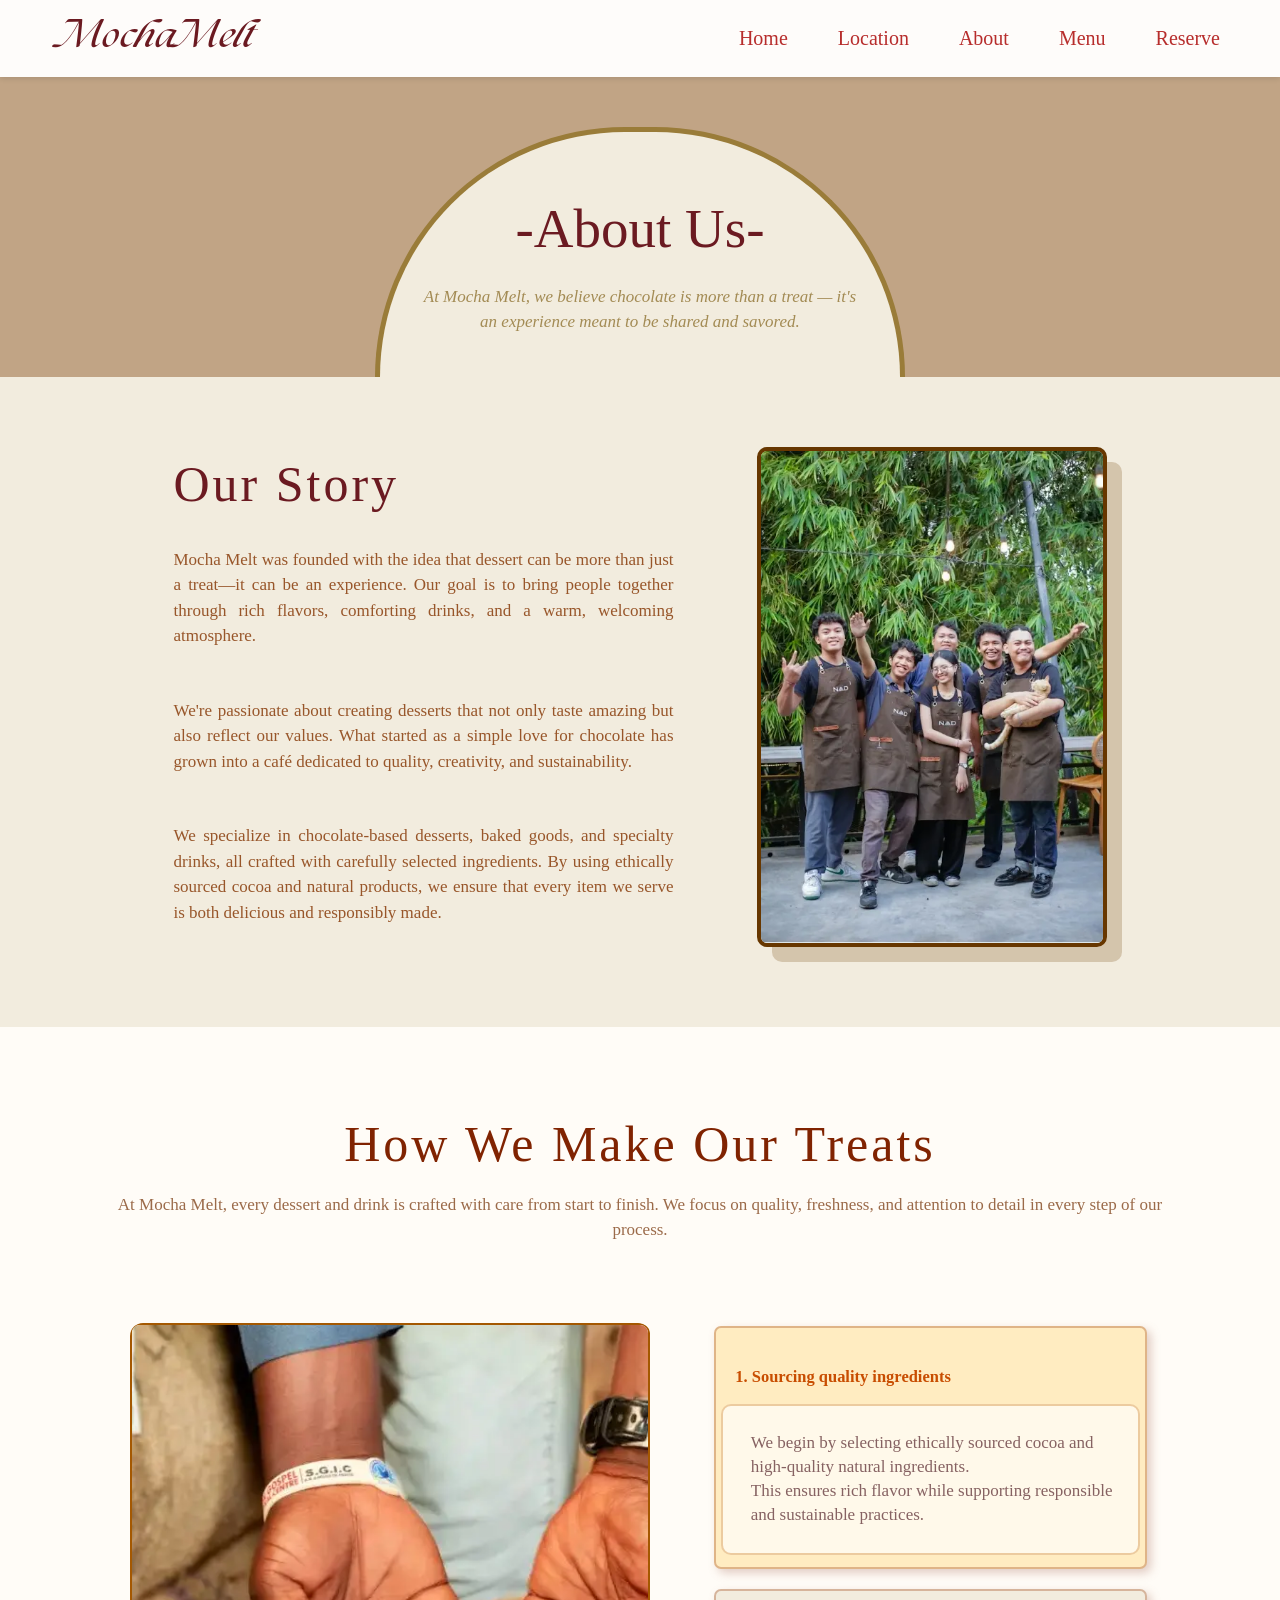
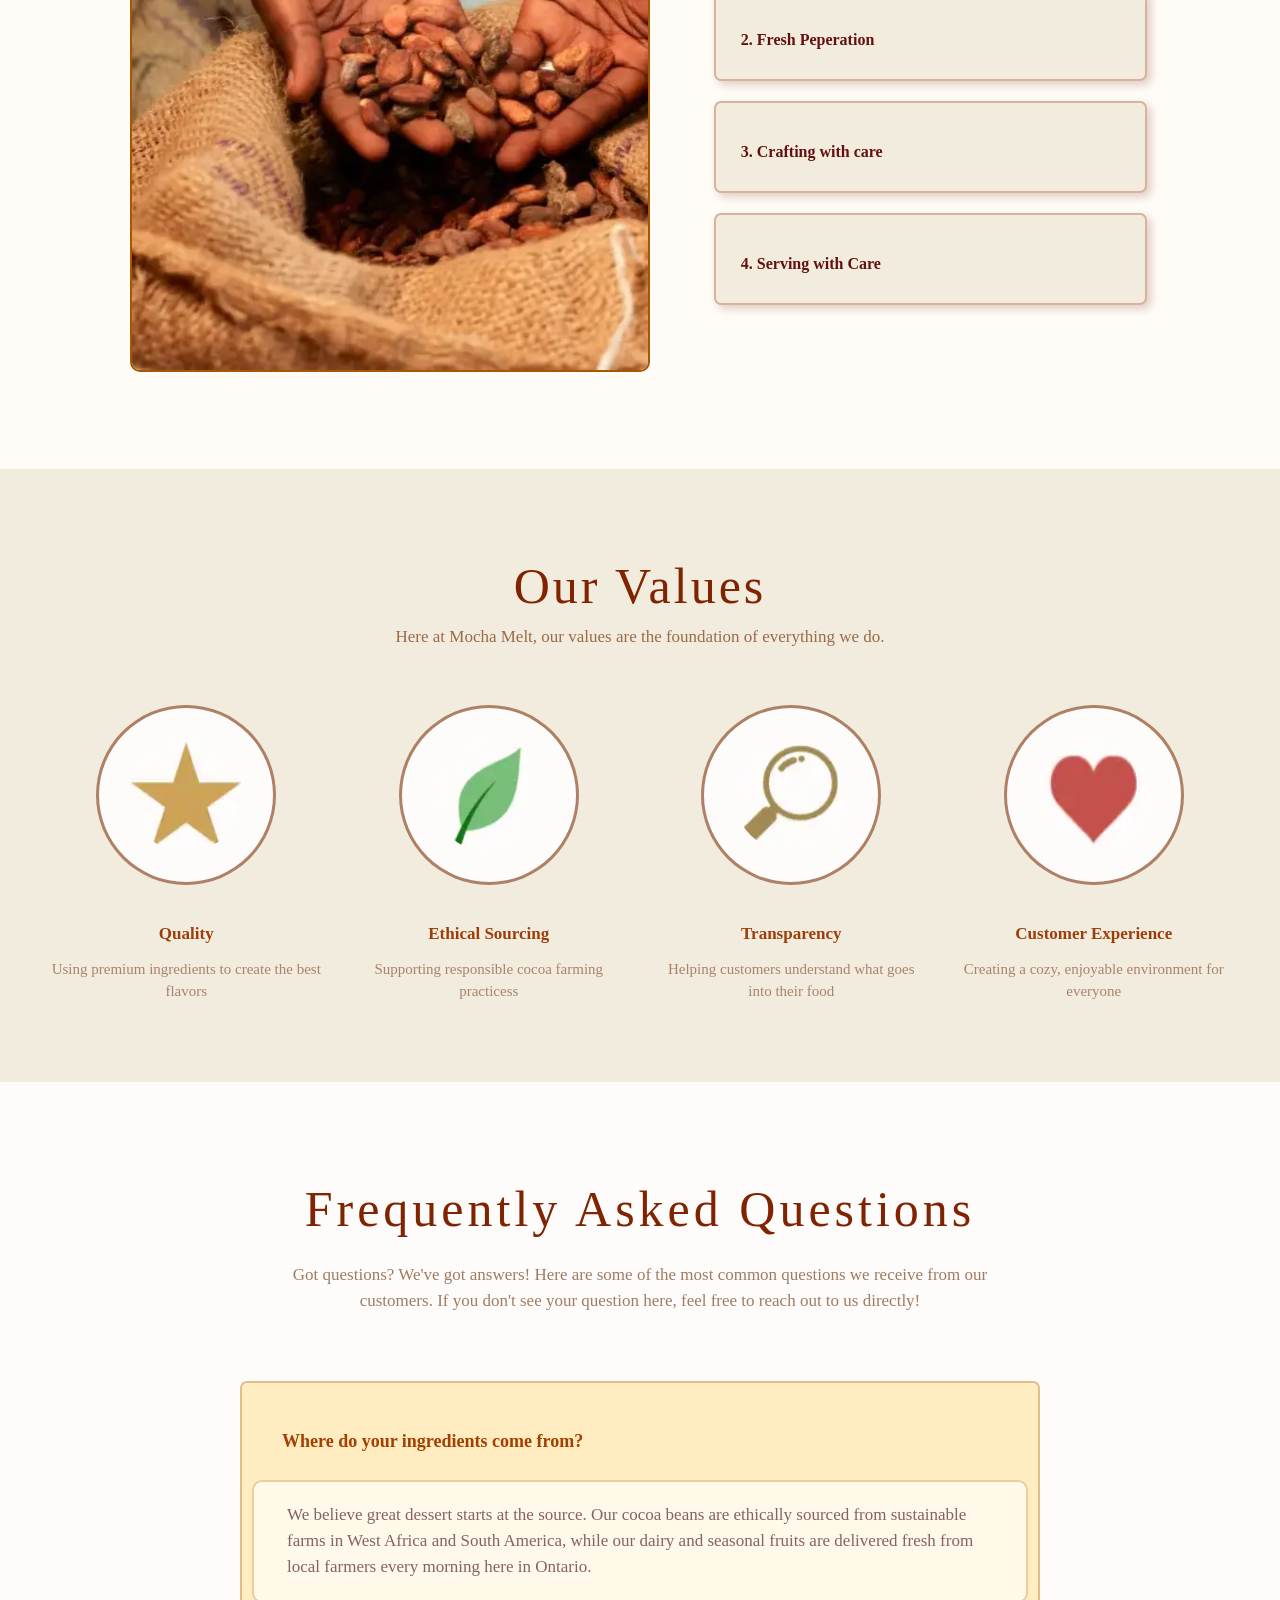
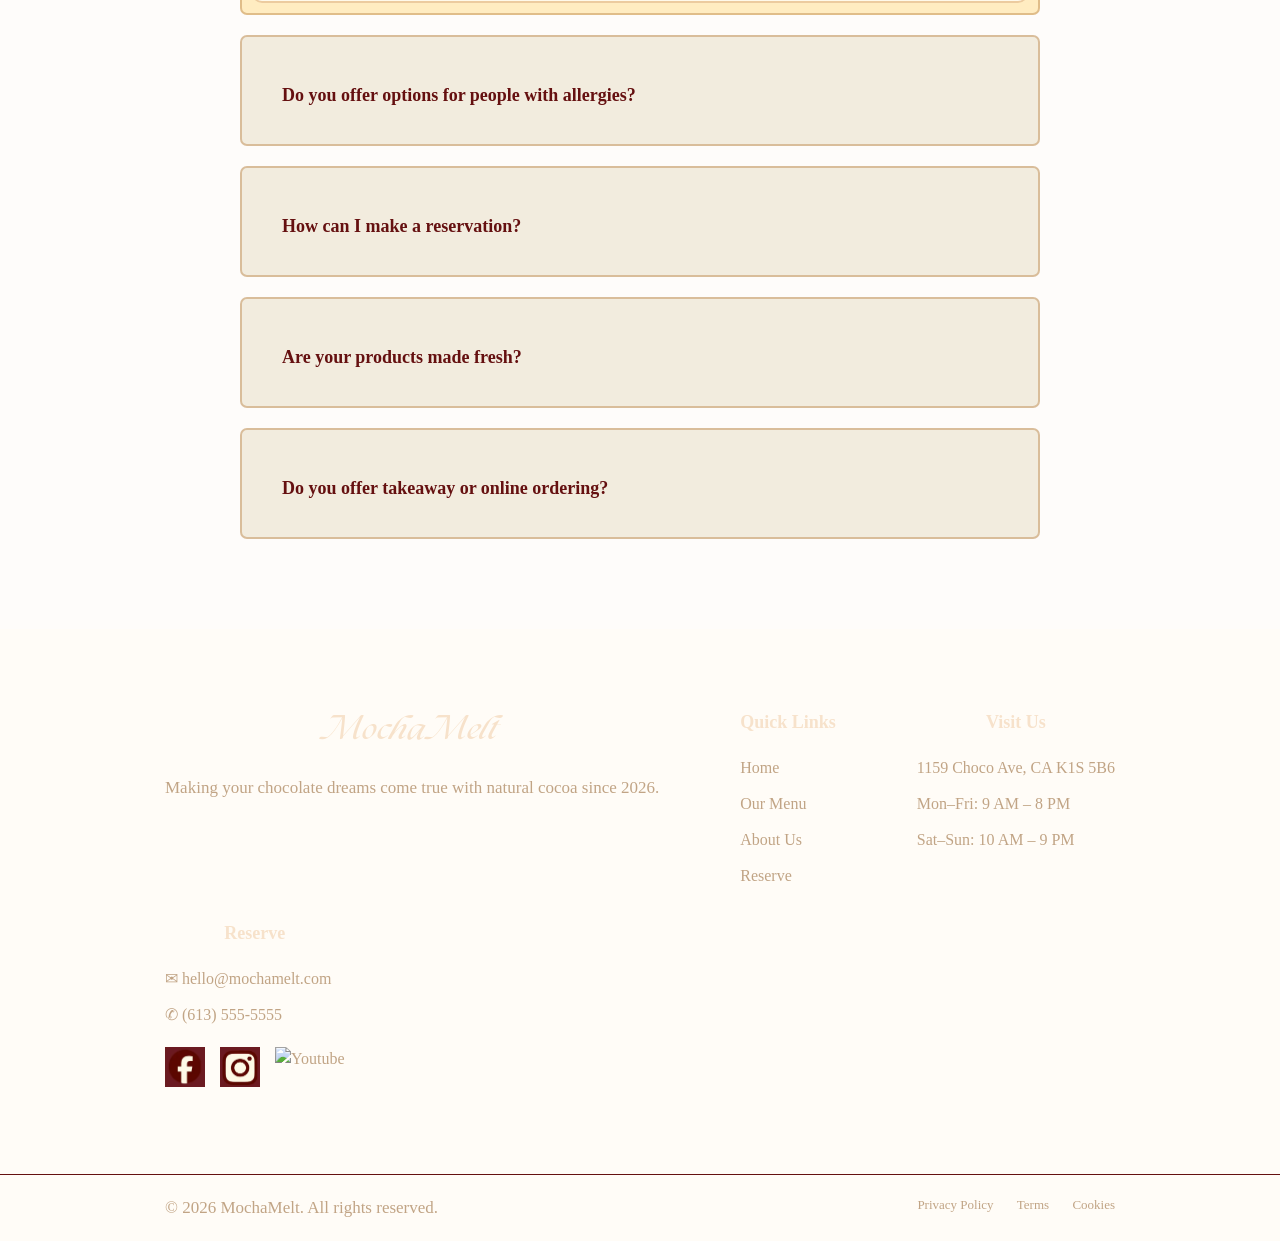
==== commit 62b3066e: "WebP added" ====
--- a/about.html
+++ b/about.html
@@ -69,7 +69,7 @@
             </div>
         </div>
         <div class="story-image-container">
-            <img src="Assets/team.png" alt="Mocha melt Team">
+            <img src="Assets/team.webp" alt="Mocha melt Team" loading="lazy">
         </div>
     </section>    
 
@@ -89,7 +89,7 @@
             <div class="accordion-container">
                 <!-- First Image that is gonna be shown first -  basicly a place holder for the other images to appear later in the annimated transition-->
                 <div class="accordion-image-side">
-                    <img src="Assets\cocoa.jpeg" id="main-accordion-img" alt="Crafting with care">
+                    <img src="Assets\cocoa.webp" id="main-accordion-img" alt="Crafting with care" loading="lazy">
                 </div>
 
                 <!----- Sections, accordion ---->  
@@ -97,7 +97,7 @@
 
                     <!-- Fist one - Sourcing quality ingridients -->    
                     <li>
-                        <input type = "radio" name = "Treats-accordion" id="acc-1" checked data-image="Assets\serving.png">        
+                        <input type = "radio" name = "Treats-accordion" id="acc-1" checked data-image="Assets\cocoa.webp" loading="lazy">        
                         <label for="acc-1"> 1. Sourcing quality ingredients</label>
                         <div class="content">
                             <p>We begin by selecting ethically sourced cocoa and high-quality natural ingredients.
@@ -108,7 +108,7 @@
                         
                     <!-- Second one - Fresh Prep -->  
                     <li>
-                        <input type="radio" name="Treats-accordion" id="acc-2" data-image="Assets\Kitchen-prep.png">
+                        <input type="radio" name="Treats-accordion" id="acc-2" data-image="Assets\Kitchen-prep.webp" loading="lazy">
                         <label for="acc-2"> 2. Fresh Peperation</label>
                         <div class="content">
                             <p>All of our desserts and baked goods are made fresh daily.
@@ -119,7 +119,7 @@
 
                     <!-- Third one - Crafting with care -->  
                     <li>
-                        <input type = "radio" name = "Treats-accordion" id="acc-3" data-image="Assets\craftingwcare.png">
+                        <input type = "radio" name = "Treats-accordion" id="acc-3" data-image="Assets\craftingwcare.webp" loading="lazy">
                         <label for="acc-3"> 3. Crafting with care</label>
                         <div class="content">
                             <p>Our team carefully prepares each item to balance flavor, texture, and presentation.
@@ -129,7 +129,7 @@
                             
                     <!-- Fouth one - Serving with purpose -->  
                     <li>
-                        <input type="radio" name="Treats-accordion" id="acc-4" data-image="Assets\serving.png">
+                        <input type="radio" name="Treats-accordion" id="acc-4" data-image="Assets\serving.webp" loading="lazy">
                         <label for="acc-4"> 4. Serving with Care</label>
                         <div class="content">
                             <p>Before serving, we ensure each item looks as good as it tastes.
@@ -156,25 +156,25 @@
             
         <div class="Values-grid">        
             <div class="Quality-section">
-                <img src="Assets\star.png" alt="Quality" class="Val-Icons">
+                <img src="Assets\star.webp" alt="Quality" class="Val-Icons" loading="lazy">
                 <h4>Quality</h4>
                 <p>Using premium ingredients to create the best flavors</p>
             </div>
                 
             <div class="Ethical-section">
-                <img src="Assets\leaf.png" alt="Ethical Sourcing" class="Val-Icons">
+                <img src="Assets\leaf.webp" alt="Ethical Sourcing" class="Val-Icons" loading="lazy">
                 <h4>Ethical Sourcing</h4>
                 <p>Supporting responsible cocoa farming practicess</p>
             </div>
                     
             <div class="Transperency-Section">
-                <img src="Assets\magnifyingglass.png" alt="Transperency" class="Val-Icons">
+                <img src="Assets\magnifyingglass.webp" alt="Transperency" class="Val-Icons" loading="lazy">
                 <h4>Transparency</h4>
                 <p>Helping customers understand what goes into their food</p>
             </div>
 
             <div class="Customer-Section">
-                <img src="Assets\heart.png"alt="Customer Experience" class="Val-Icons">
+                <img src="Assets\heart.webp" alt="Customer Experience" class="Val-Icons" loading="lazy">
                 <h4>Customer Experience</h4>
                 <p>Creating a cozy, enjoyable environment for everyone</p>
             </div>
@@ -292,9 +292,9 @@
             </ul>
 
             <div class="socials">
-                <a href="#"><img src="Assets/facebook.png" alt="Facebook"></a>
-                <a href="#"><img src="Assets/insta.png" alt="Instagram"></a>
-                <a href="#"><img src="Assets/youtube.png" alt="Youtube"></a>
+                <a href="#"><img src="Assets/facebook.webp" alt="Facebook" loading="lazy"></a>
+                <a href="#"><img src="Assets/insta.webp" alt="Instagram" loading="lazy"></a>
+                <a href="#"><img src="Assets/youtube.webp" alt="Youtube" loading="lazy"></a>
             </div>
         </div>
     </div>    
--- a/style.css
+++ b/style.css
@@ -106,8 +106,22 @@
     background-color: #6b1a21;
 }
 
+body {
+    font-family: 'Inter', sans-serif;
+    background-color: #FFFCF7;
+    color: #2C1810;
+    line-height: 1.5;
+    scroll-behavior: smooth;
+}
+
 /* ===== HERO SECTION =====/* ===== HERO SECTION – circle centered on text ===== */
   /* ===== HERO SECTION with circle centered on text ===== */
+  .container {
+    max-width: 1280px;
+    margin: 0 auto;
+    padding: 0 32px;
+  }
+  
   .hero {
     background: linear-gradient(107deg, #F9EFE2 0%, #FCF5EA 100%);
     padding: 4rem 0 5rem 0;
@@ -540,42 +554,37 @@
 }
 /* Hidden Content: The 'box' that holds the description. Starts at 0 height to stay hidden. */
 .Treats-accordion .content{
-    color: #98562a;
+    color: rgb(134, 98, 98);
     padding: 0 15px;      
     line-height: 24px;
     max-height: 0;
     overflow: hidden;
-    background-color: #fffde8a7;       
+    background-color: #ffffffa9;       
     border-radius: 7px;
     transition:max-height 0.7s ease;
 }
 /* Opening Logic: When a radio button is clicked, expand the content box below it */
 .Treats-accordion input[type='radio']:checked + label + .content{
-   max-height: 450px;
+    max-height: 450px;
     padding: 10px 15px 25px 15px;
-    border: 2px solid #87401c82;
+    border: 2px solid #c3690352;
     border-radius: 10px;
 }
 /* Icon Change: Swaps the '+' for '---' when the section is active/open */
 .Treats-accordion input[type='radio']:checked + label::before{
     content: url('Assets/minus-sign.png');
-    color: #080300;        
+    color: #c84d00;        
 }
 
 /* Word Color Change: Changes the label text color when the radio is checked */
 .Treats-accordion input[type='radio']:checked + label {
-<<<<<<< HEAD
-    color: #ffffff;
-    transform: scale(1.05);
-=======
     color: #c84d00;
     transform: scale(1.03);
->>>>>>> 1ee6fed0ff77405c780dca35a45b2bc46124027f
 }
 
 /* This targets the container when the radio inside it is checked */
 .Treats-accordion li:has(input[type='radio']:checked) {
-    background-color:#C1A485;
+    background-color: #ffecc1;
     transition: background-color 0.3s ease; 
 }
 
@@ -656,8 +665,6 @@
     transform: scale(1.05);
     transition: transform 0.3s ease;        
 }
-
-
 
 /********** Second Accordion- Section: FAQ  **********/
 
@@ -732,21 +739,21 @@
 }
 /* Hidden content*/
 .Frequent-QNA .content{
-color: #98562a;
-    padding: 0 15px;      
-    line-height: 24px;
+    color: rgb(134, 98, 98);
+    padding: 0 20px;
+    line-height: 26px;
     max-height: 0;
     overflow: hidden;
-    background-color: #fffde8a7;       
+    background-color: #ffffffa9;
     border-radius: 7px;
-    transition:max-height 0.7s ease;
+    transition:max-height 0.7s ease-out;
 }
 /* Opening Logic*/
 .Frequent-QNA input[type='radio']:checked + label + .content {
-    max-height: 450px;
-    padding: 10px 15px 25px 15px;
-    border: 2px solid #87401c82;
-    border-radius: 10px;
+   max-height: 500px;
+   padding: 0 20px 20px 20px;
+   border: 2px solid #c3690352;
+   border-radius: 10px;
 }
 /* sSwaps the '+' for '---' when the section is active/open */
 .Frequent-QNA input[type='radio']:checked + label::before{
@@ -755,16 +762,31 @@
 }
 
 .Frequent-QNA input[type='radio']:checked + label {
-    color: #ffffff;
+    color: #a33f00;
 }
 .Frequent-QNA li:has(input[type='radio']:checked) {
-   background-color:#C1A485;
-    transition: background-color 0.3s ease;
+    background-color: #ffecc1;
+    transition: background-color 0.4s ease;  /* Makes the color fade in*/
 }
 .Frequent-QNA .content p {
     margin: 20px 10px 1px 13px ; 
     font-weight: normal;                                                                     
 }
+
+
+
+
+
+
+
+
+
+
+
+
+
+
+
 
 
 
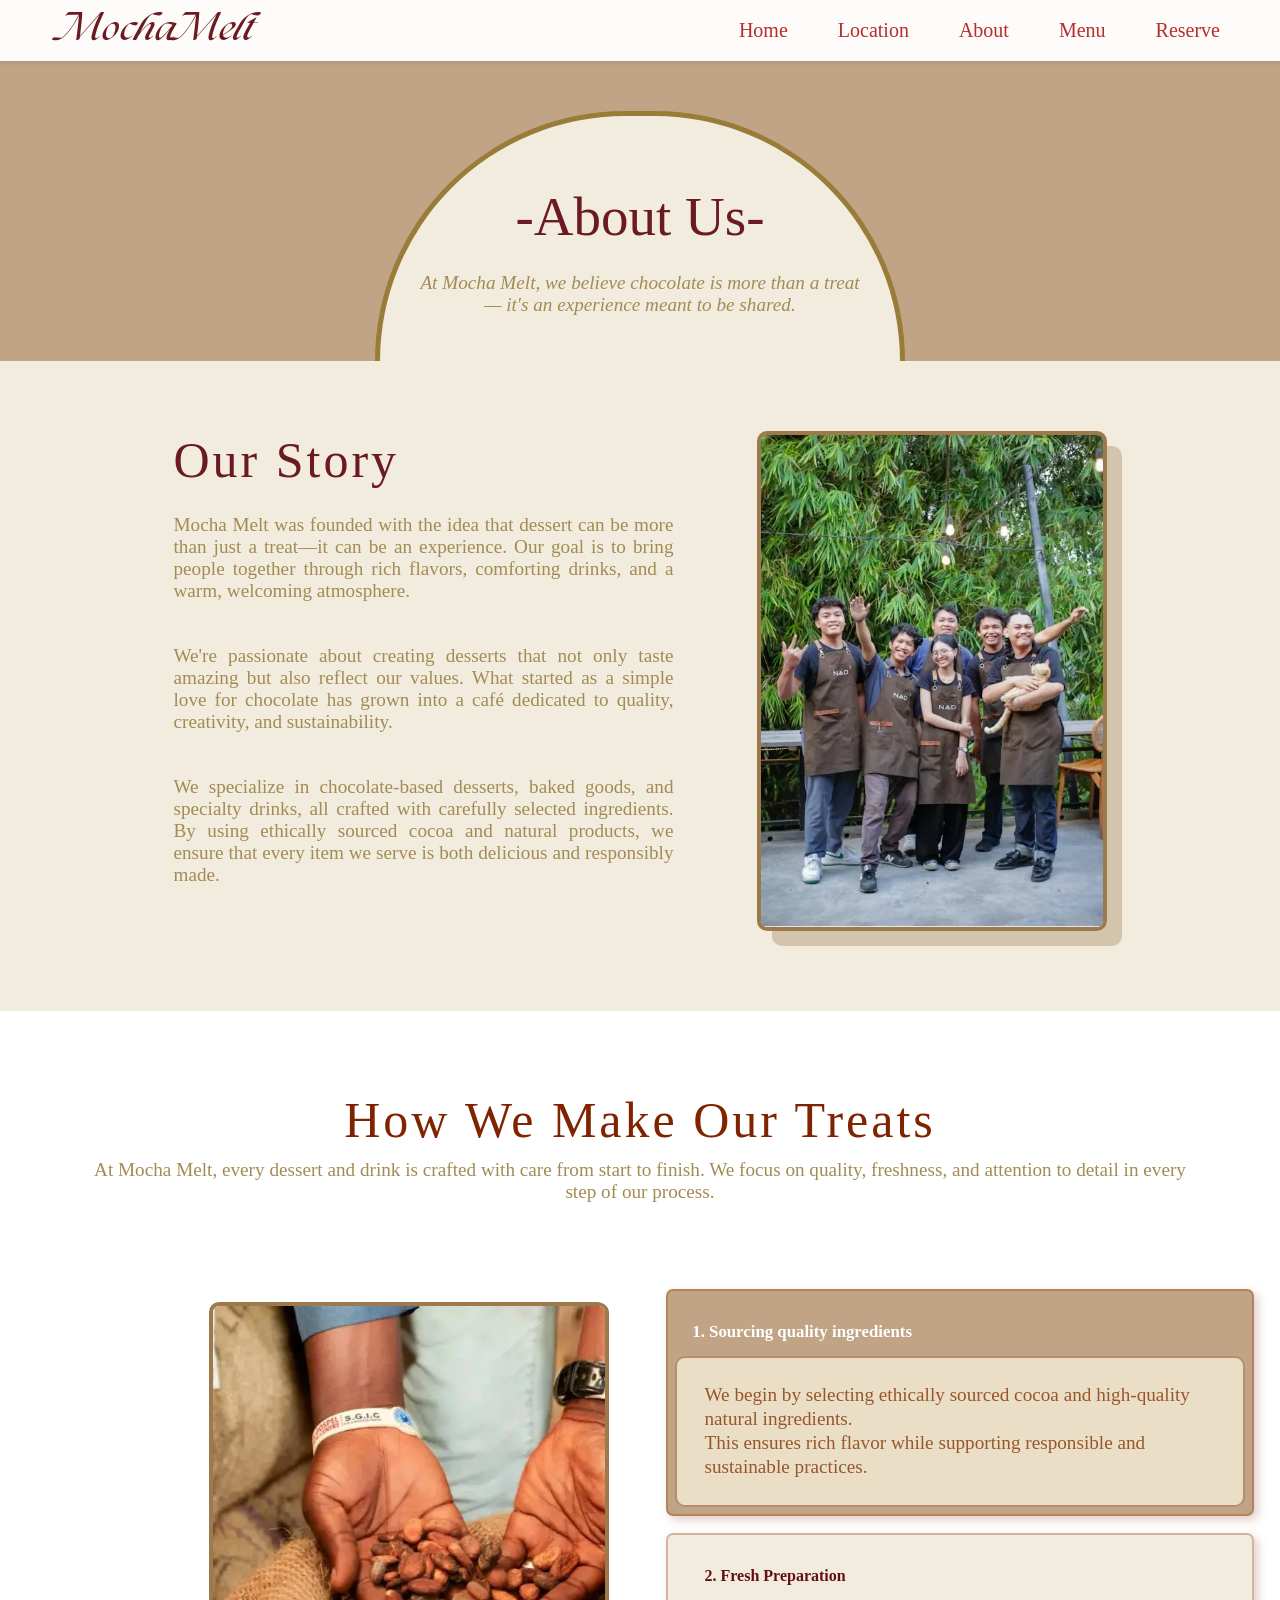
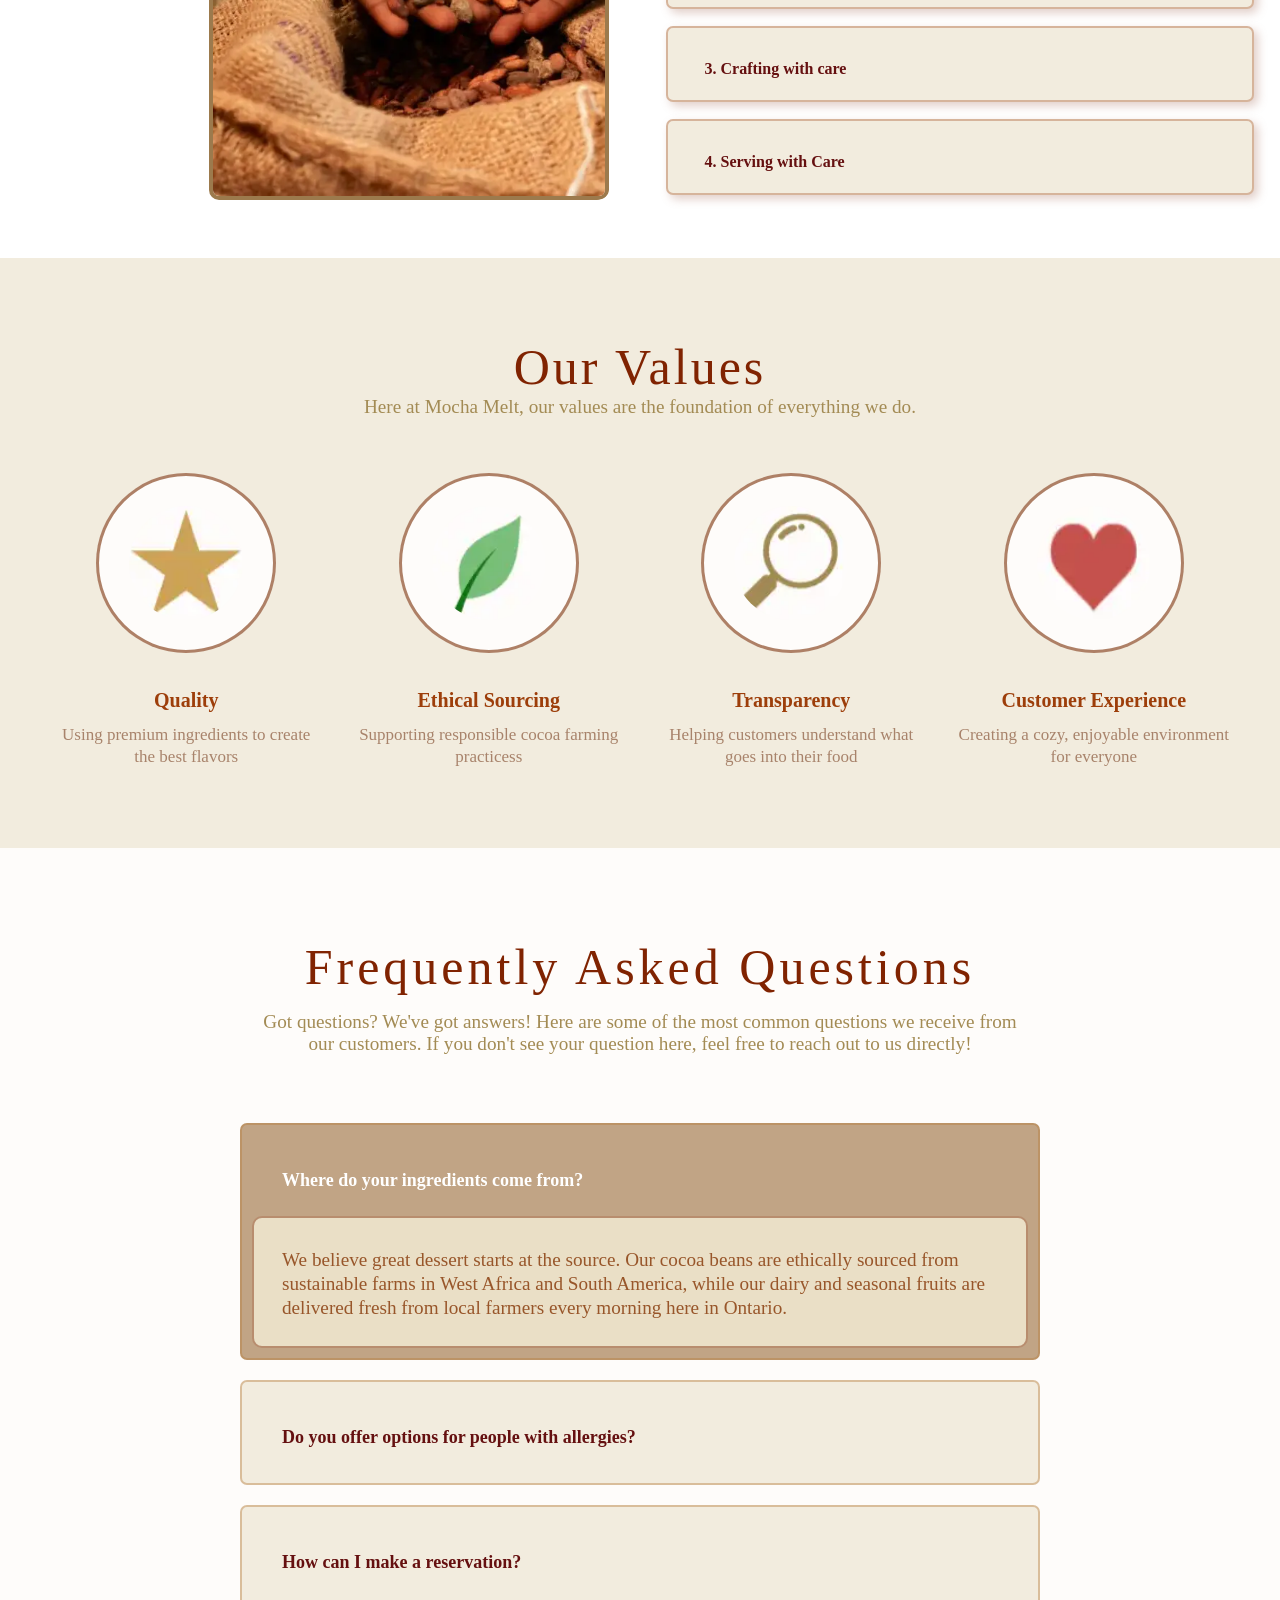
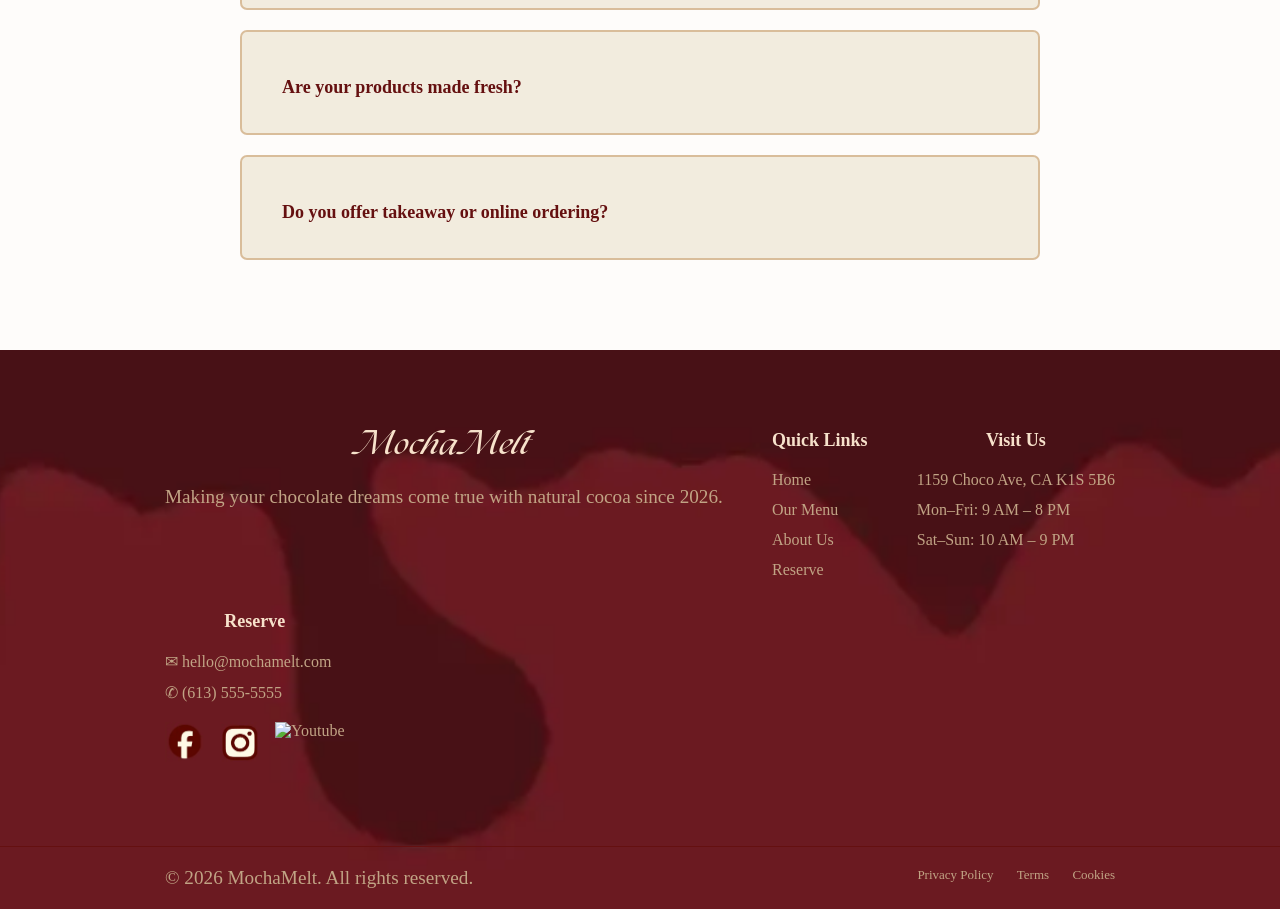
==== commit c281cb5b: "Home carousel + overall review and polish" ====
--- a/about.html
+++ b/about.html
@@ -47,7 +47,7 @@
     <section class="extra-hero">
         <div class="circle">
             <h2>-About Us-</h2>
-            <p>At Mocha Melt, we believe chocolate is more than a treat — it's an experience meant to be shared and savored.</p>
+            <p>At Mocha Melt, we believe chocolate is more than a treat — it's an experience meant to be shared.</p>
         </div>
     </section>
 </header>  
@@ -89,7 +89,7 @@
             <div class="accordion-container">
                 <!-- First Image that is gonna be shown first -  basicly a place holder for the other images to appear later in the annimated transition-->
                 <div class="accordion-image-side">
-                    <img src="Assets\cocoa.webp" id="main-accordion-img" alt="Crafting with care" loading="lazy">
+                    <img src="Assets\cocoa.webp" id="main-accordion-img" alt="Cupping cocoa in hands" loading="lazy">
                 </div>
 
                 <!----- Sections, accordion ---->  
@@ -109,7 +109,7 @@
                     <!-- Second one - Fresh Prep -->  
                     <li>
                         <input type="radio" name="Treats-accordion" id="acc-2" data-image="Assets\Kitchen-prep.webp" loading="lazy">
-                        <label for="acc-2"> 2. Fresh Peperation</label>
+                        <label for="acc-2"> 2. Fresh Preparation</label>
                         <div class="content">
                             <p>All of our desserts and baked goods are made fresh daily.
                             <br>From melting chocolate to baking and decorating, each step is done with precision and care.</p>
@@ -142,10 +142,6 @@
     </section>
    
     
-
-
-
-
     
     <!---------- Our Values Section page ----------->
     <section class=" OurValues">
@@ -156,25 +152,25 @@
             
         <div class="Values-grid">        
             <div class="Quality-section">
-                <img src="Assets\star.webp" alt="Quality" class="Val-Icons" loading="lazy">
+                <img src="Assets\star.webp" alt="Star icon" class="Val-Icons" loading="lazy">
                 <h4>Quality</h4>
                 <p>Using premium ingredients to create the best flavors</p>
             </div>
                 
             <div class="Ethical-section">
-                <img src="Assets\leaf.webp" alt="Ethical Sourcing" class="Val-Icons" loading="lazy">
+                <img src="Assets\leaf.webp" alt=Leaf icon" class="Val-Icons" loading="lazy">
                 <h4>Ethical Sourcing</h4>
                 <p>Supporting responsible cocoa farming practicess</p>
             </div>
                     
             <div class="Transperency-Section">
-                <img src="Assets\magnifyingglass.webp" alt="Transperency" class="Val-Icons" loading="lazy">
+                <img src="Assets\magnifyingglass.webp" alt="Magnifying glass icon" class="Val-Icons" loading="lazy">
                 <h4>Transparency</h4>
                 <p>Helping customers understand what goes into their food</p>
             </div>
 
             <div class="Customer-Section">
-                <img src="Assets\heart.webp" alt="Customer Experience" class="Val-Icons" loading="lazy">
+                <img src="Assets\heart.webp" alt="Heart icon" class="Val-Icons" loading="lazy">
                 <h4>Customer Experience</h4>
                 <p>Creating a cozy, enjoyable environment for everyone</p>
             </div>
--- a/style.css
+++ b/style.css
@@ -17,6 +17,9 @@
     margin: 0;
     padding: 0;
     box-sizing: border-box;
+}
+html {
+    scroll-behavior: smooth;
 }
 h2 {
     font-size: 55px;
@@ -28,7 +31,7 @@
 }
 p {
     font-family: 'Jost';
-    font-size: 17px;
+    font-size: 1.2rem;
 }
 h3{
     font-family: 'The Seasons';
@@ -42,8 +45,6 @@
     color: #802301;
     text-align: center;
 }
-
-
 
 
 /*---------------------------------- NAV ----------------------------------*/
@@ -54,6 +55,8 @@
     letter-spacing: 0.3px;
     font-family: 'The Seasons bdit';
     font-weight: 150;
+    animation: slideInLeft 1s ease-out forwards;
+    display: inline-block;
 }
 
 .navbar {
@@ -91,6 +94,8 @@
 }
 .navbar a:hover {
     color: #651010;
+    transform: scale(1.05);
+    display:inline-block;
 }
 
 /* Responsive Hamburger */
@@ -106,127 +111,6 @@
     background-color: #6b1a21;
 }
 
-body {
-    font-family: 'Inter', sans-serif;
-    background-color: #FFFCF7;
-    color: #2C1810;
-    line-height: 1.5;
-    scroll-behavior: smooth;
-}
-
-/* ===== HERO SECTION =====/* ===== HERO SECTION – circle centered on text ===== */
-  /* ===== HERO SECTION with circle centered on text ===== */
-  .container {
-    max-width: 1280px;
-    margin: 0 auto;
-    padding: 0 32px;
-  }
-  
-  .hero {
-    background: linear-gradient(107deg, #F9EFE2 0%, #FCF5EA 100%);
-    padding: 4rem 0 5rem 0;
-    position: relative;
-    overflow: hidden;
-  }
- 
-  /* Use CSS Grid for precise column control */
-  .hero-grid {
-    display: grid;
-    grid-template-columns: 1fr 1fr;  /* text column / image column */
-    align-items: center;
-    gap: 3rem;
-    position: relative;
-    z-index: 2;
-  }
-  
-  .hero-content {
-    position: relative;
-    z-index: 2;
-    /* ensure content stays above circle */
-  }
-  
-  .hero-img {
-    position: absolute;
-    top: 0;
-    right: 0;
-    width: 55%;
-    height: 100%;
-    z-index: 1;
-    overflow: hidden;
-  }
-
-  .hero-img img {
-    width: 100%;
-    height: 100%;
-    object-fit: cover;   /* KEY: fills area like a background */
-    object-position: center right; /* keeps chocolate focus */
-  }
-  
-  /* WHITE CIRCLE – placed relative to the text column */
-  .hero::before {
-    content: '';
-    position: absolute;
-    top: 50%;
-    left: 25%; /* center of left column */
-    transform: translate(-50%, -50%);
-    
-    width: min(70vw, 650px);
-    aspect-ratio: 1 / 1;
-    
-    background: rgba(255, 255, 255, 0.95);
-    border-radius: 50%;
-    
-    z-index: 1;
-    box-shadow: 0 30px 60px rgba(0, 0, 0, 0.05);
-  }
-  
-  /* Adjust for smaller screens: center circle on whole hero and keep it behind everything */
-  @media (max-width: 800px) {
-    .hero-grid {
-      grid-template-columns: 1fr;
-      gap: 2rem;
-    }
-    .hero::before {
-      left: 50%;
-      transform: translate(-50%, -50%);
-      width: 85vw;
-      top: 45%;
-    }
-    .hero-title {
-      font-size: 2.5rem;
-    }
-    .hero-img {
-      position: relative;
-      width: 100%;
-      height: 300px;
-    }
-  
-    .hero-img img {
-      object-position: center;
-    }
-  }
-  
-
-  /* Keep remaining hero content styles (badge, title, desc) unchanged */
-  .hero-badge {
-    font-size: 0.9rem;
-    text-transform: uppercase;
-    letter-spacing: 3px;
-    color: #C47A44;
-    font-weight: 600;
-  }
-  .hero-title {
-    font-size: 3.8rem;
-    line-height: 1.2;
-    margin: 1rem 0 1rem 0;
-    color: #2C1810;
-  }
-  .hero-desc {
-    font-size: 1.2rem;
-    color: #4F3527;
-    margin-bottom: 2rem;
-    max-width: 500px;
-  }
 
 /*------Hero for all non-home pages--------*/
 .extra-hero {
@@ -259,11 +143,50 @@
     padding: 40px;
 }
 
+/*---Animation---*/ /*AI-Assisted: How to use keyframes*/
+@keyframes slideInLeft {
+    from {
+        opacity: 0;
+        transform: translateX(-50px);
+    }
+    to {
+        opacity: 1;
+        transform: translateX(0); 
+    }
+}
+@keyframes slideInRight {
+    from {
+        opacity: 0;
+        transform: translateX(50px);
+    }
+    to {
+        opacity: 1;
+        transform: translateX(0); 
+    }
+}
+@keyframes slideInUp {
+    from {
+        transform: translateY(50px);
+        opacity: 0;
+    }
+    to {
+        transform: translateY(0); 
+        opacity: 1;
+    }
+}
+@keyframes scrollMenu {
+    from {
+        transform: translateX(0);
+    }
+    to {
+        transform: translateX(-50%);
+    }
+}
 
 
 /*---------------------------------- FOOTER ---------------------------------*/
 .footer {
-    background-image: url("Assets/Footerbg.png"); 
+    background-image: url("Assets/Footerbg.webp"); 
     background-size: cover;
     background-position: center;
     color: #c1a485;
@@ -340,8 +263,6 @@
 .footer-bottom a:hover {
     color: #f7e2cb;
 }
-
-
 
 /*---------------------------------- Back to Top button ---------------------------------*/
 #back-to-top {
@@ -376,30 +297,364 @@
 
 
 
-
-
-
-
-
-
-
-
-
-
-
-
-
-
-
-
-
+/*---------------------------------- HOME PAGE ---------------------------------*/
+
+/* ===== HERO SECTION – circle centered on text ===== */
+.hero {
+    background: linear-gradient(107deg, #F9EFE2 0%, #FCF5EA 100%);
+    padding: 4rem 0 5rem 0;
+    position: relative;
+    overflow: hidden;
+
+    position: relative;
+    min-height: 92vh;
+    display: flex;
+    align-items: flex-start;   
+    padding-top: 8%;
+    background: #c1a485;
+}
+
+.hero-bg {
+    position: absolute;
+    inset: 0;
+    background-image: url("Assets/Choco_hero.webp");
+    background-size: 100%; 
+    background-position: 600px center; 
+    background-repeat: no-repeat;
+    z-index: 0;
+    animation: slideInRight 2s ease-out forwards;
+
+}
+
+.hero::before {
+    content: '';
+    position: absolute;
+  
+    width: 900px;
+    height: 900px;
+  
+    background: #fff8f0;
+    border-radius: 50%;
+  
+    top: 20%;
+    left: 15%; 
+    transform: translate(-50%, -49%);
+  
+    z-index: 2;
+}
+  
+.container {
+    position: relative;
+    z-index: 3;
+}
+  
+.hero-content {
+    margin-left: 25%;
+    transform: translateY(-10%);
+    max-width: 1800px;
+}
+
+.hero-desc{
+    font-size: 1.35rem;
+    line-height: 1.6;
+}
+
+.hero-img {
+    position: absolute;
+    top: 0;
+    right: 0;
+    width: 55%;
+    height: 100%;
+    z-index: 1;
+    overflow: hidden;
+}
+
+.hero-img img {
+    width: 100%;
+    height: 100%;
+    object-fit: cover;
+    object-position: center right;
+}
+
+.hero-badge {
+    font-size: 0.9rem;
+    text-transform: uppercase;
+    letter-spacing: 3px;
+    color: #C47A44;
+    font-weight: 600;
+}
+
+.hero-title {
+    font-size: 4.2rem;   
+    line-height: 1.05;
+    letter-spacing: -1px;
+    margin: 1rem 0 1rem 0;
+    color: #6b1a21;
+    text-align: left;
+    animation: slideInLeft 1s ease-out forwards;
+}
+.hero-desc {
+    font-size: 1.2rem;
+    color: #a38b54;
+    margin-bottom: 2rem;
+    max-width: 500px;
+}
+
+.home-button{
+    display: inline-block;
+    background-color: #B9312A; 
+    color: #ffffff;
+    
+    padding: 15px 36px;
+    border-radius: 10px;
+    
+    font-size: 1rem;
+    font-weight: 600;
+    font-family: 'Jost';
+    text-decoration: none;
+    
+    box-shadow: 0 4px 5px 0 rgba(0, 0, 0, 0.08);
+    
+    transition: all 0.2s ease;
+}
+.home-button:hover {
+    background-color: #9E2620;
+    transform: translateY(2.5px);
+}
+
+
+/*------About for Homepage------*/
+.about-section {
+    background: #f2ecde; 
+    padding: 60px 0;
+
+}
+
+.about-wrapper {
+    display: flex;
+    align-items: center;
+    gap: 5rem;
+    flex-wrap: wrap;
+    padding-right: 10%;
+    padding-left: 8%;
+}
+
+.about-image {
+    flex: 1.2;
+}
+
+.about-image img {
+    width: 650px;
+    height: 100%;
+    object-fit: cover;
+    display: block;
+    border-radius: 10px;
+    border: 4px solid #9C7A4D;
+
+}
+.about-image img:hover{
+    transform: scale(1.02);
+    transition: transform 0.5s ease;  
+    box-shadow: 0px 10px 25px rgba(144, 80, 67, 0.25);
+}
+  
+.about-text {
+    flex: 1;
+    max-width: 550px;
+}
+  
+.about-text h3 {
+    font-size: 3.5rem;
+    margin-bottom: 1.5rem;
+    margin-top: 1.5rem;
+    text-align: left;
+}
+  
+.about-text p {
+    font-size: 1.25rem;
+    margin-bottom: 2rem;
+    color: #a38b54;
+    font-family: "Jost";
+}
+  
+.button-group {
+    display: flex;
+    gap: 1.2rem;
+    flex-wrap: wrap;
+}
+
+
+
+/*-------------- Menu Section -------------------*/
+.menu-highlight {
+    padding: 6rem 0;
+    background: #fefcfa;
+    text-align: center;
+}
+
+.section-header h2 {
+    font-size: 3.5rem;
+}
+
+.section-header p {
+    color: #a38b54;
+    max-width: 700px;
+    margin: 0 auto 4rem;
+}
+
+.cards-grid {
+    justify-content: center;
+    gap:3rem;
+    margin-left: 15%;
+    margin-right: 15%;
+    flex-wrap: wrap;
+    margin-bottom: 3rem;
+}
+.cards-wrapper {
+    overflow: hidden;
+    width: 100%;
+    margin: 3rem 0;
+}
+
+.cards-track {
+    display: flex;
+    gap: 6rem;
+    width: max-content;
+    animation: scrollMenu 25s linear infinite; /*AI-Assisted: How to make animaiton infinite*/
+}
+
+.home-menucard {
+    text-align: center;
+}
+
+.cards-grid div {
+    display: flex;
+    flex-direction: column;
+    align-items: center; 
+    text-align: center;
+    max-width: 280px; 
+    margin: 0 auto; 
+    padding-left: 0;
+}
+
+.homeMenuCircle {
+    width: 220px;
+    height: 220px;
+    background: #f2ecde; 
+    border-radius: 50%;
+  
+    display: flex;
+    align-items: center;
+    justify-content: center;
+  
+    margin-bottom: 1.5rem;
+}
+
+.homeMenuCircle img {
+    width: 140px;
+    height: auto;
+    object-fit: contain;
+}
+
+.home-menucard:hover{
+    transform: scale(0.95);
+    transition: transform 0.3s ease;        
+}
+
+.home-menucard h3 {
+    font-size: 1.3rem;
+    color: #9C7A4D;
+    font-weight: 500;
+}
+
+/*----------------- Home Location Section ------------------*/
+.visit-section {
+    background: #f2ecde;
+    padding: 6rem 0 4rem;
+}
+
+.visit-grid {
+    display: grid;
+    margin-left: 10%;
+    margin-right: 0;
+    grid-template-columns: 1fr 1.1fr;
+    align-items: center;
+    gap: 5rem;
+}
+
+.visit-left h2 {
+    text-align: left;
+}
+  
+.visit-desc {
+    color: #9C7A4D;
+    margin-bottom: 2rem;
+    max-width: 420px;
+}
+  
+.visit-item {
+    display: flex;
+    align-items: flex-start;
+    gap: 2rem;
+}
+  
+.visit-icon img{
+    width: 90px;
+    height: 90px;
+}
+
+.visit-info {
+    display: flex;
+    gap: 2.5rem;
+}
+  
+.visit-text h4 {
+    font-size: 1rem;
+    color: #7A1E1E;
+    margin-bottom: 0.7rem;
+}
+  
+.visit-text p {
+    font-size: 1.1rem;
+    color: #9C7A4D;
+}
+  
+.visit-right img {
+    width: 100%;
+    max-width: 550px;
+    border-radius: 10px;
+    display: block;
+    border: 4px solid #9C7A4D;
+}
+.visit-right img:hover{
+    transform: scale(1.03);
+    transition: transform 0.5s ease;
+    box-shadow: 0px 10px 25px rgba(144, 80, 67, 0.25);
+}
+  
+.visit-cta {
+    text-align: center;
+    margin-top: 5rem;
+    margin-bottom: 3rem;
+}
+  
+.visit-cta p {
+    font-size: 1.2rem;
+    color: #7A1E1E;
+    margin-bottom: 1.5rem;
+}
+  
+.visit-cta .btn {
+    padding: 18px 40px;
+    font-size: 1.2rem;
+    border-radius: 12px;
+}
 
 
 
 /*---------------------------------- ABOUT PAGE ---------------------------------*/
 
-/*------------------------------- Story Section ------------------------------------*/
-
+/*------------------------Story Section -------------------------*/
 .Story-section{
     display: flex;
     flex-direction: row; 
@@ -415,7 +670,9 @@
     display: flex;
     flex-direction: column;
     align-items: flex-start;
-    max-width: 500px;  
+    max-width: 500px;
+    animation: slideInLeft 1s ease-out forwards;
+    display: inline-block;     
  
 }
 .Story-section h3 {
@@ -427,7 +684,7 @@
 .Story-section p {
     display:flex;
     margin-top: 25px;
-    color:#98562a;
+    color:#a38b54;
     text-align: justify;
     max-width: 700px;
 }
@@ -440,15 +697,13 @@
     max-width: 350px;          
     height: auto;
     border-radius: 15px;
-    border: 4px solid #673700;
+    border: 4px solid #9C7A4D;
     border-radius: 10px;
-    box-shadow: 15px 15px 0px  #6d3d013a;                                                                                               
-    
-}
-.story-image-container img:hover{
-    transform: scale(1.05);
-    transition: transform 0.7s ease;  
-}
+    box-shadow: 15px 15px 0px  #6d3d013a;
+    animation: slideInRight 1s ease-out forwards;
+    display: inline-block;                                                                                               
+}
+
 
 
 /********************* First Accordion - Section: Making Treats *****************/
@@ -461,48 +716,51 @@
     margin-bottom: 10px;
 }
 .Treats-header p {
-    color:#9b6a49;
+    color:#a38b54;
     margin: 0 auto 5px auto;
     max-width: 1100px;
     text-align: center;
-    margin-bottom: 80px;
+    margin-bottom: 40px;
 }
 .accordion-container {
     display: flex;
     padding-top: 50px;
-    align-items: flex-start; 
+    align-items: center; 
     justify-content: center;
-    gap: 60px;                                                                                     
-    max-width: 1100px;  
-    margin: 40px auto;                                                                             
-    padding: 0 40px;
-    padding-bottom: 50px;
+    gap: 50px;                                                                                     
+    max-width: 1300px;  
+    margin: 0px auto;                                                                             
+    padding: 40px 20px;
 }
 /* THE IMAGE SIDE */
 .accordion-image-side {
-   flex: 1.2;                             
+   flex: 1;
+   display: flex;
+   justify-content: flex-end;              
    border-radius: 13px;
    overflow: hidden;
    padding-right:1px;
 }
 .accordion-image-side img {
-    margin-top: 0;           
+    margin-top: 0; 
+    max-width: 400px;
+    max-height: 550px;        
     width: 100%;
     height: auto;
-    border: 2px solid #a45801;
+    border: 4px solid #9C7A4D;
     border-radius: 10px;
 }
 .accordion-image-side:hover{
-    transform: scale(1.05);
+    transform: scale(1.02);
     transition: transform 0.7s ease;  
 }
 /* THE ACCORDION LIST SIDE */
 .Treats-accordion {
     flex: 1;
     padding: 3px;
-    margin: 0;
-}
-/*smooth fade*/
+    margin: 3px;
+    text-align:left;
+}
 .accordion-image-side img {
     transition: opacity 0.3s ease-in-out;
 }
@@ -510,7 +768,7 @@
 /*-------------- INDIVIDUAL ITEMS labels of the accordion -------------*/
 .Treats-accordion li {
     list-style: none;
-    margin-bottom: px;
+    margin-bottom: 17px;
     padding: 7px;
     border: 2px solid #9632004d;
     border-radius: 7px;
@@ -518,20 +776,11 @@
     box-shadow: 4px 4px 10px rgba(172, 119, 101, 0.358);
 }
 
-/* Individual List Items: Creates the 'cards' with the cream background and chocolate shadow */
-.Treats-accordion li {
-    list-style: none;
-    margin-bottom: 20px;
-    padding: 12px 5px; 
-    border-radius: 7px;
-    background-color: #f2ecde;
-    box-shadow: 4px 4px 10px rgba(172, 119, 101, 0.358);
-}
 /* Accordion Header: Styles the clickable title area (Jost font, dark red color) */
-.Treats-accordion li label{
+.Treats-accordion label{
     display:flex;
     align-items: center;
-    padding: 10px;
+    padding: 10px 20px;
     cursor: pointer;
     font-size:medium;
     font-weight: bold;
@@ -554,37 +803,37 @@
 }
 /* Hidden Content: The 'box' that holds the description. Starts at 0 height to stay hidden. */
 .Treats-accordion .content{
-    color: rgb(134, 98, 98);
-    padding: 0 15px;      
+    color: #98562a;
+    padding: 0px 15px;      
     line-height: 24px;
     max-height: 0;
     overflow: hidden;
-    background-color: #ffffffa9;       
+    background-color: #fffde8a7;       
     border-radius: 7px;
     transition:max-height 0.7s ease;
 }
 /* Opening Logic: When a radio button is clicked, expand the content box below it */
 .Treats-accordion input[type='radio']:checked + label + .content{
-    max-height: 450px;
+   max-height: 450px;
     padding: 10px 15px 25px 15px;
-    border: 2px solid #c3690352;
+    border: 2px solid #87401c82;
     border-radius: 10px;
 }
 /* Icon Change: Swaps the '+' for '---' when the section is active/open */
 .Treats-accordion input[type='radio']:checked + label::before{
     content: url('Assets/minus-sign.png');
-    color: #c84d00;        
+    color: #080300;        
 }
 
 /* Word Color Change: Changes the label text color when the radio is checked */
 .Treats-accordion input[type='radio']:checked + label {
-    color: #c84d00;
-    transform: scale(1.03);
+    color: #ffffff;
+    transform: scale(1.05);
 }
 
 /* This targets the container when the radio inside it is checked */
 .Treats-accordion li:has(input[type='radio']:checked) {
-    background-color: #ffecc1;
+    background-color:#C1A485;
     transition: background-color 0.3s ease; 
 }
 
@@ -612,8 +861,7 @@
 }
 
 .Values-header p {
-    font-size: 17px;
-    color:#9b6a49;
+    color:#a38b54;
     text-align: center;
     max-width: 970px;
     margin-bottom: 15px;
@@ -628,13 +876,13 @@
 }
 .Values-grid h4 {
     margin-top: 21px;
-    font-size: 17px;
+    font-size: 20px;
     color: #9d3e0a;
 }
 .Values-grid p {
     margin-top: 12px;
     max-width: 800px;  
-    font-size: 15px;
+    font-size: 17px;
     color: #a8836b;
     line-height: 22px;
 }
@@ -666,6 +914,8 @@
     transition: transform 0.3s ease;        
 }
 
+
+
 /********** Second Accordion- Section: FAQ  **********/
 
 .Asked-Questions {
@@ -693,8 +943,7 @@
     text-align: center;
 }
 .questions-header p {
-    font-size: 17px;
-    color:#a07b62;
+    color:#a38b54;
     text-align: center;
     max-width: 800px;
     margin: 0 auto 15px auto; 
@@ -739,21 +988,21 @@
 }
 /* Hidden content*/
 .Frequent-QNA .content{
-    color: rgb(134, 98, 98);
-    padding: 0 20px;
-    line-height: 26px;
+color: #98562a;
+    padding: 0 15px;      
+    line-height: 24px;
     max-height: 0;
     overflow: hidden;
-    background-color: #ffffffa9;
+    background-color: #fffde8a7;       
     border-radius: 7px;
-    transition:max-height 0.7s ease-out;
+    transition:max-height 0.7s ease;
 }
 /* Opening Logic*/
 .Frequent-QNA input[type='radio']:checked + label + .content {
-   max-height: 500px;
-   padding: 0 20px 20px 20px;
-   border: 2px solid #c3690352;
-   border-radius: 10px;
+    max-height: 450px;
+    padding: 10px 15px 25px 15px;
+    border: 2px solid #87401c82;
+    border-radius: 10px;
 }
 /* sSwaps the '+' for '---' when the section is active/open */
 .Frequent-QNA input[type='radio']:checked + label::before{
@@ -762,11 +1011,11 @@
 }
 
 .Frequent-QNA input[type='radio']:checked + label {
-    color: #a33f00;
+    color: #ffffff;
 }
 .Frequent-QNA li:has(input[type='radio']:checked) {
-    background-color: #ffecc1;
-    transition: background-color 0.4s ease;  /* Makes the color fade in*/
+   background-color:#C1A485;
+    transition: background-color 0.3s ease;
 }
 .Frequent-QNA .content p {
     margin: 20px 10px 1px 13px ; 
@@ -779,35 +1028,11 @@
 
 
 
-
-
-
-
-
-
-
-
-
-
-
-
-
-
-
-
-
-
-
-
-
-
-
-
-
-
-
 /*---------------------------------- MENU PAGE ---------------------------------*/
 /*text*/
+.Menu-text{
+    animation: slideInUp 1s ease-out forwards;
+}
 .Menu-text p {
     font-size: 20px;
     text-align: center;
@@ -1034,6 +1259,7 @@
     padding: 40px;
     border-radius: 6px;
     box-shadow: 0 6px 14px rgba(0,0,0,0.15);
+    animation: slideInUp 1s ease-out forwards;
 }
 
 
@@ -1153,9 +1379,82 @@
         left: 0;
     }
 
-
-
-
+    /* ------------------ Hero ------------------ */
+    .hero-grid {
+        grid-template-columns: 1fr;
+        gap: 2rem;
+    }
+    .hero::before {
+        left: 50%;
+        transform: translate(-50%, -50%);
+        width: 85vw;
+        top: 45%;
+    }
+    .hero-title {
+        font-size: 2.5rem;
+
+    }
+    .hero-img {
+        position: relative;
+        width: 100%;
+        height: 300px;
+    }
+
+    .hero-img img {
+        object-position: center;
+    }
+
+    /* ------------ Home ------------ */
+    .about-wrapper {
+        flex-direction: column;
+    }
+    
+    .about-text {
+        max-width: 100%;
+    }
+    
+    .about-text h2 {
+        font-size: 2.3rem;
+    }
+    
+    .about-text p {
+        font-size: 1.1rem;
+    }
+    
+    .button-group {
+        justify-content: center;
+    }
+    
+    .visit-grid {
+        grid-template-columns: 1fr;  
+        gap: 2rem;
+    }
+
+    .visit-left {
+        text-align: center;
+    }
+    
+    .visit-item {
+        flex-direction: column;
+        align-items: center;
+        gap: 1.5rem;
+    }
+    
+    .visit-text {
+        text-align: center;
+    }
+    
+      .visit-right img {
+        margin-top: 1rem;
+    }
+    
+    .visit-left h2 {
+        font-size: 2.3rem;
+    }
+    
+    .visit-desc {
+        font-size: 1.1rem;
+    }
     /* ------------ About Page ------------ */
     .accordion-container {
         flex-direction: column;
@@ -1193,7 +1492,6 @@
         max-width: 350px;
     }
 
-        /*Scroll-Driven Animations (using animation-timeline: view()) currently work best in Chrome and Edge*/
     @keyframes appear {
         from { 
             opacity: 0;
@@ -1224,7 +1522,7 @@
     .filter-buttons {
         display: flex;
         flex-wrap: wrap;
-        justify-content: center;   /* center them */
+        justify-content: center;
         gap: 10px;
         max-width: 320px;
         margin: 0 auto;
@@ -1238,7 +1536,7 @@
 
     .menu-card img {
         width: 100%;
-        aspect-ratio: 1; /*AI Assisted: Helped maintian image sizing*/
+        aspect-ratio: 1; /*AI-Assisted: Helped maintian image sizing*/
     }
 
     .menu-gallery {
@@ -1289,8 +1587,6 @@
     }
 }
 
-
-
 /*---------------------------------- TABLET ---------------------------------*/
 @media (min-width: 768px) and (max-width: 1024px) {
 
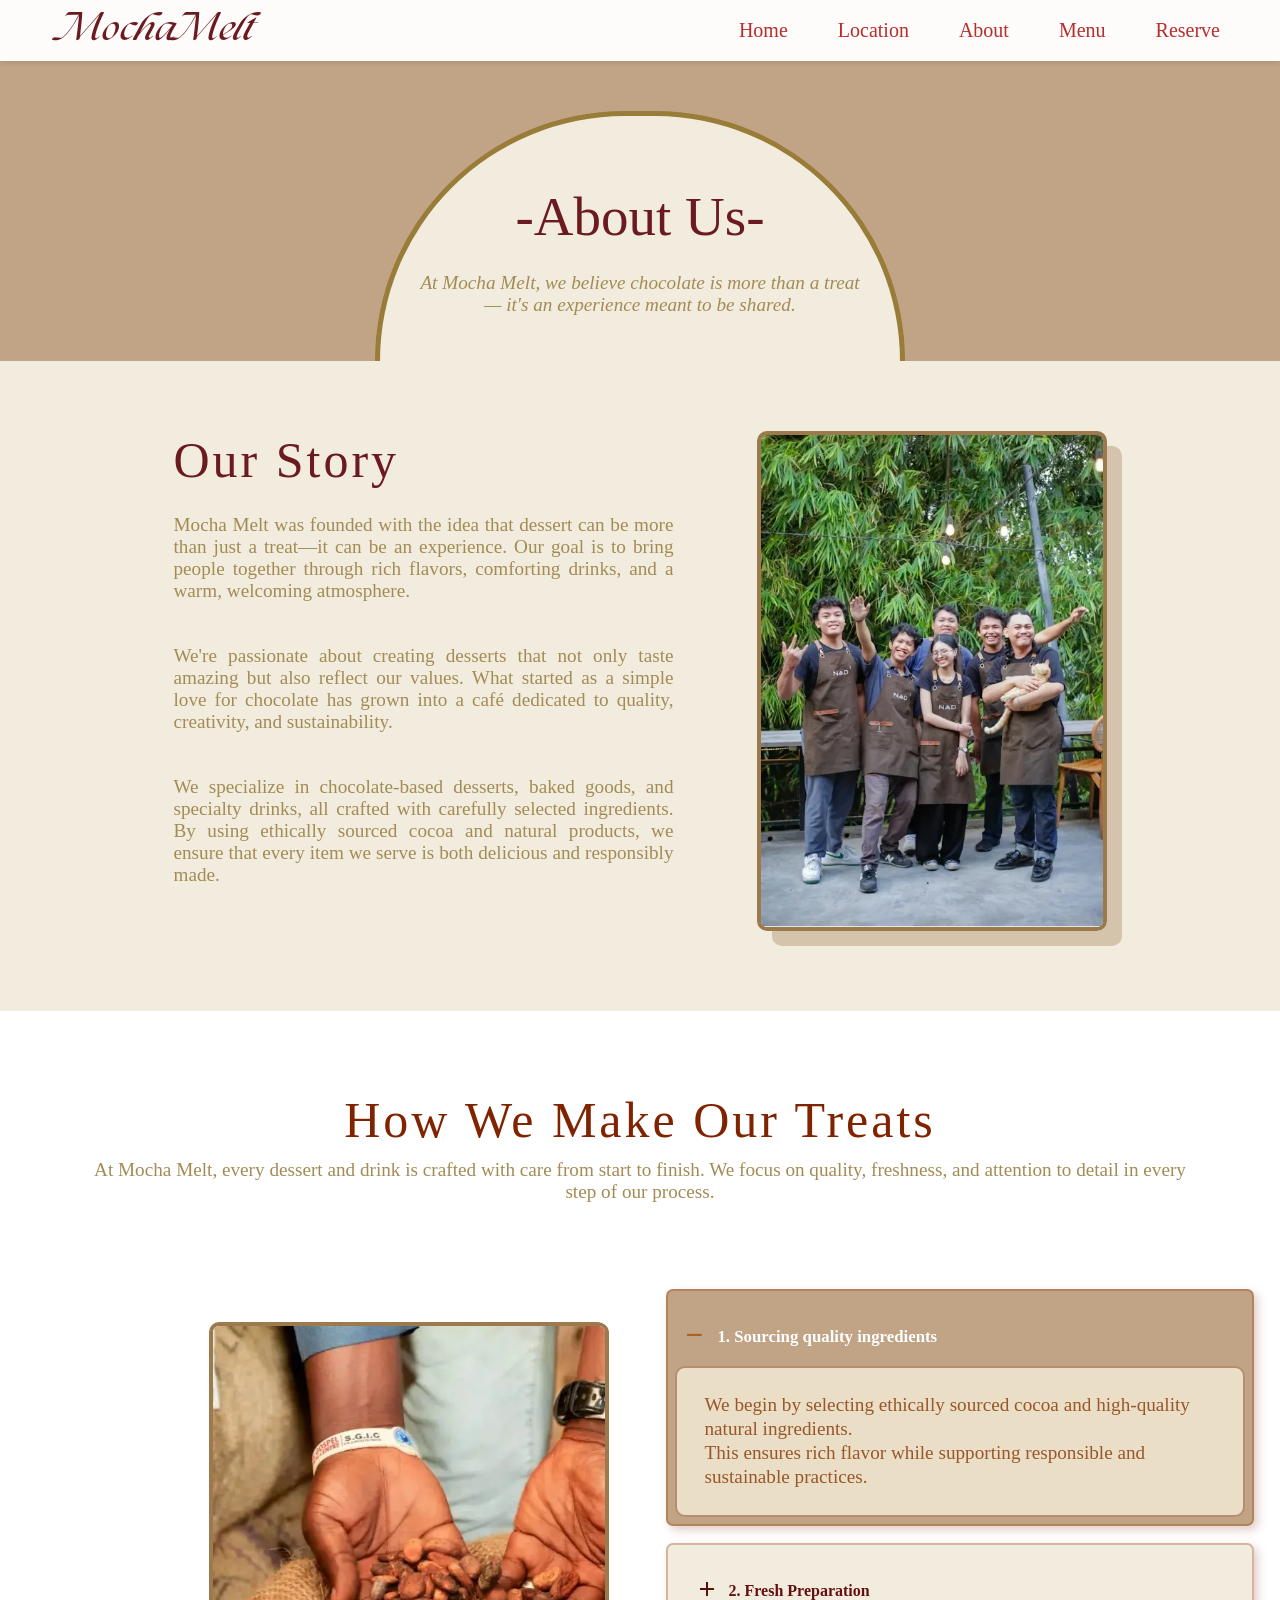
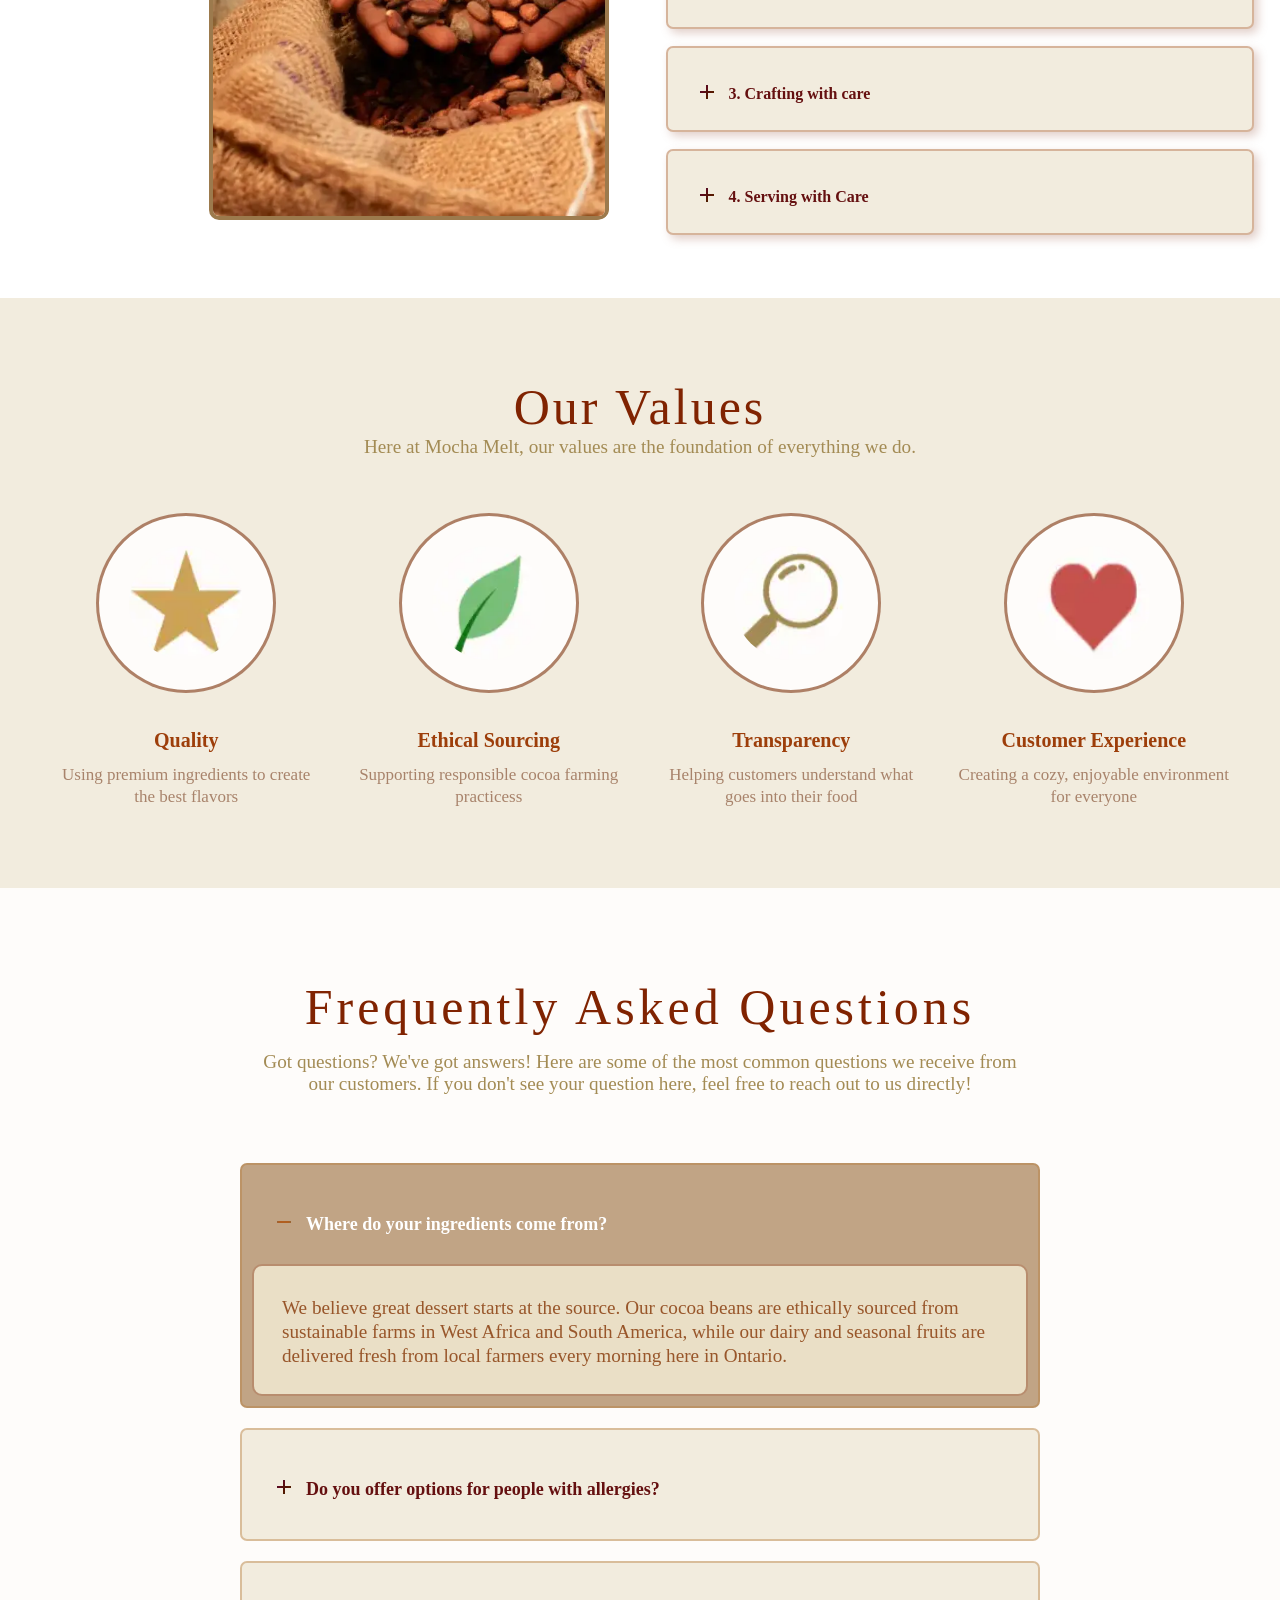
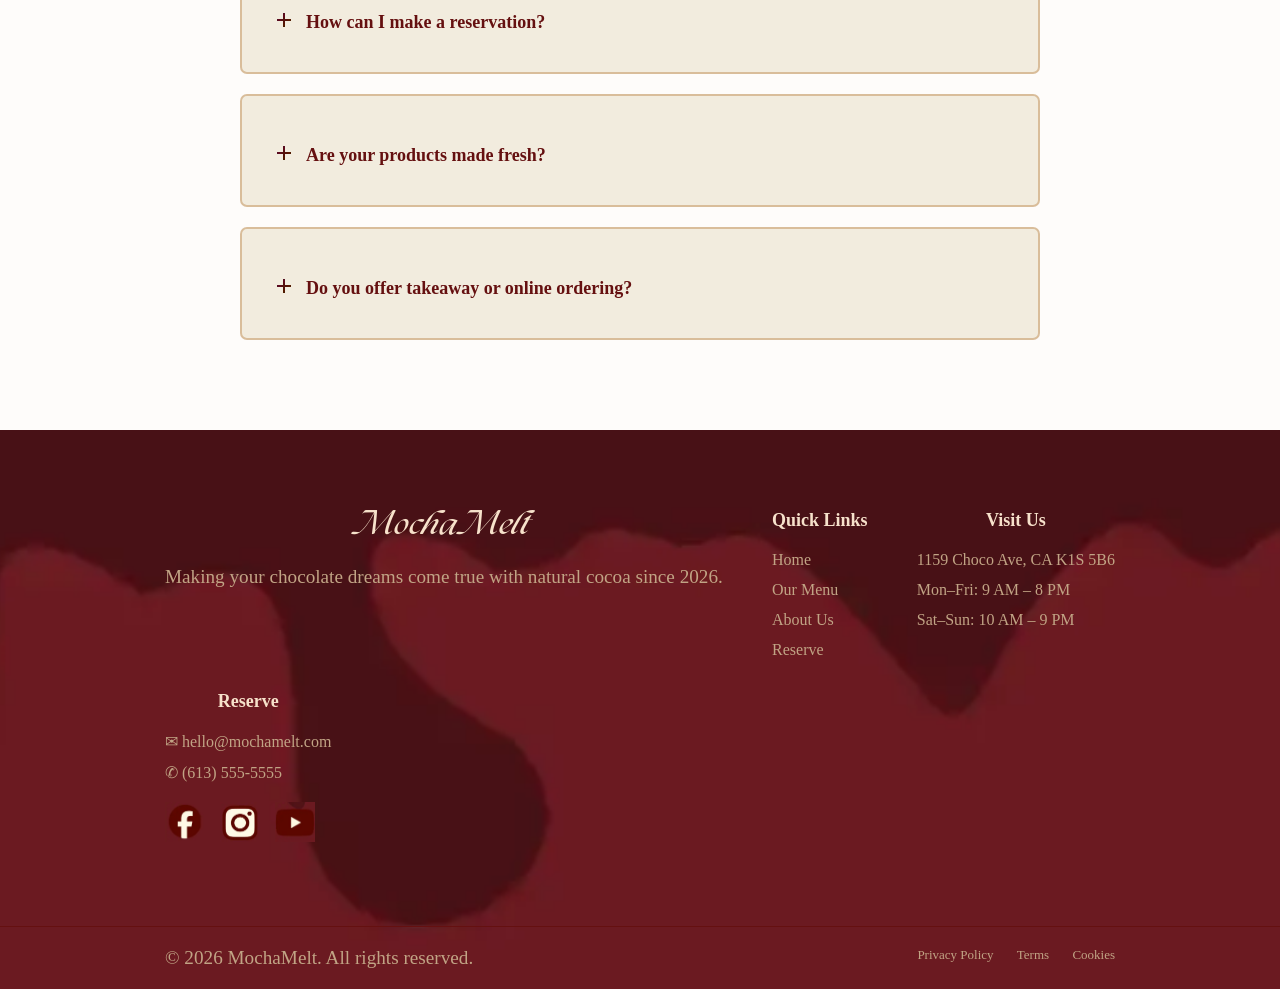
==== commit d4827aba: "youtube icon fix" ====
--- a/about.html
+++ b/about.html
@@ -290,7 +290,7 @@
             <div class="socials">
                 <a href="#"><img src="Assets/facebook.webp" alt="Facebook" loading="lazy"></a>
                 <a href="#"><img src="Assets/insta.webp" alt="Instagram" loading="lazy"></a>
-                <a href="#"><img src="Assets/youtube.webp" alt="Youtube" loading="lazy"></a>
+                <a href="#"><img src="Assets/Youtube.webp" alt="Youtube" loading="lazy"></a>
             </div>
         </div>
     </div>    
--- a/style.css
+++ b/style.css
@@ -794,7 +794,7 @@
 }
 /* Icon: Adds the '+' sign before the label text, what it looks before being cliked/checked */
 label::before{
-    content: url('Assets/Plus-sign.png');
+    content: url('Assets/Plus-sign.webp');
     margin-right: 10px;
 }
 /* Functional: Hides the actual radio button circles so they don't clutter the design */
@@ -821,7 +821,7 @@
 }
 /* Icon Change: Swaps the '+' for '---' when the section is active/open */
 .Treats-accordion input[type='radio']:checked + label::before{
-    content: url('Assets/minus-sign.png');
+    content: url('Assets/minus-sign.webp');
     color: #080300;        
 }
 
@@ -980,7 +980,7 @@
 }
 /* Icon: Adds the '+' sign before the label text */
 label::before{ content:
-     url('Assets/Plus-sign.png');
+     url('Assets/Plus-sign.webp');
     margin-right: 10px;
 }
 input[type="radio"]{
@@ -1006,7 +1006,7 @@
 }
 /* sSwaps the '+' for '---' when the section is active/open */
 .Frequent-QNA input[type='radio']:checked + label::before{
-    content: url('Assets/minus-sign.png');
+    content: url('Assets/minus-sign.webp');
     color: #c84d00;        
 }
 
@@ -1380,37 +1380,56 @@
     }
 
     /* ------------------ Hero ------------------ */
+    .hero {
+        min-height: auto;
+        padding-top: 60px;
+        padding-bottom: 40px;
+        display: block;
+    }
+    .hero-bg { 
+        background-position: center center; 
+    }
+
     .hero-grid {
         grid-template-columns: 1fr;
         gap: 2rem;
     }
     .hero::before {
-        left: 50%;
-        transform: translate(-50%, -50%);
-        width: 85vw;
-        top: 45%;
-    }
+        width: 320px;
+        height: 320px;
+    }
+    .hero-desc {
+        font-size: 1rem;
+        max-width: 40px; 
+    }
+   
     .hero-title {
         font-size: 2.5rem;
 
     }
-    .hero-img {
-        position: relative;
-        width: 100%;
-        height: 300px;
-    }
-
-    .hero-img img {
-        object-position: center;
-    }
+
 
     /* ------------ Home ------------ */
+
     .about-wrapper {
         flex-direction: column;
-    }
-    
+        align-items: center;
+        padding: 0 20px;
+        gap: 2rem;
+    }
+
+    .about-image {
+        width: 100%;
+        height: auto;
+        display: flex;
+        justify-content: center;
+    }
+    .about-image img {
+        max-width: 400px; 
+    }
     .about-text {
         max-width: 100%;
+        padding: 0 20px;    
     }
     
     .about-text h2 {
@@ -1425,36 +1444,45 @@
         justify-content: center;
     }
     
-    .visit-grid {
-        grid-template-columns: 1fr;  
-        gap: 2rem;
-    }
-
-    .visit-left {
+.visit-grid {
+        grid-template-columns: 1fr;
+        gap: 3rem;
+        margin-left: 0; 
+        padding: 0 20px;
+    }
+
+    .visit-left h2 {
         text-align: center;
     }
-    
+
+    .visit-desc {
+        text-align: center;
+        margin: 0 auto 2rem;
+        padding: 0 10px;
+    }
+
     .visit-item {
         flex-direction: column;
         align-items: center;
-        gap: 1.5rem;
-    }
+        text-align: center; 
+        gap: 1rem;
+    }
+
+    .visit-text {
+        padding: 0 20px; 
+    }
+
+    .visit-text h4 {
+        margin-bottom: 5px; 
+    }
+
+    .visit-right {
+        display: flex;
+        justify-content: center;
+    }
+
+
     
-    .visit-text {
-        text-align: center;
-    }
-    
-      .visit-right img {
-        margin-top: 1rem;
-    }
-    
-    .visit-left h2 {
-        font-size: 2.3rem;
-    }
-    
-    .visit-desc {
-        font-size: 1.1rem;
-    }
     /* ------------ About Page ------------ */
     .accordion-container {
         flex-direction: column;
@@ -1516,7 +1544,7 @@
     }
 
     .menu-gallery {
-        grid-template-columns: 1fr;
+        grid-template-columns: 1fr !important;
         gap: 20px;
     }
     .filter-buttons {
@@ -1587,23 +1615,57 @@
     }
 }
 
+
+
 /*---------------------------------- TABLET ---------------------------------*/
-@media (min-width: 768px) and (max-width: 1024px) {
+@media  (max-width: 1024px) {
 
     /* -------- NAV -------- */
     .navbar {
         padding: 15px 40px;
     }
 
-    /* -------- Other heroes -------- */
+    /* -------- Standard heroes -------- */
     .extra-hero {
         height: 250px;
     }
-
     .circle {
         width: 400px;
         height: 220px;
     }
+
+
+    /* -------- Home -------- */
+    .hero::before {
+        width: 700px;
+        height: 700px;
+    }
+
+    .hero-content {
+        margin-left: 10%;
+        max-width: 80%;
+    }
+
+    .hero-title {
+        font-size: 3rem;
+    }
+
+    .hero-desc {
+        font-size: 1.15rem;
+        max-width: 80%;
+    }
+
+    .hero-img {
+        position: relative;
+        width: 100%;
+        height: 350px;
+    }
+
+    .hero-bg {
+        background-position: 200px center; 
+        background-size: cover;
+    }
+
 
     /* ------------ About Page ------------ */
     .accordion-container {
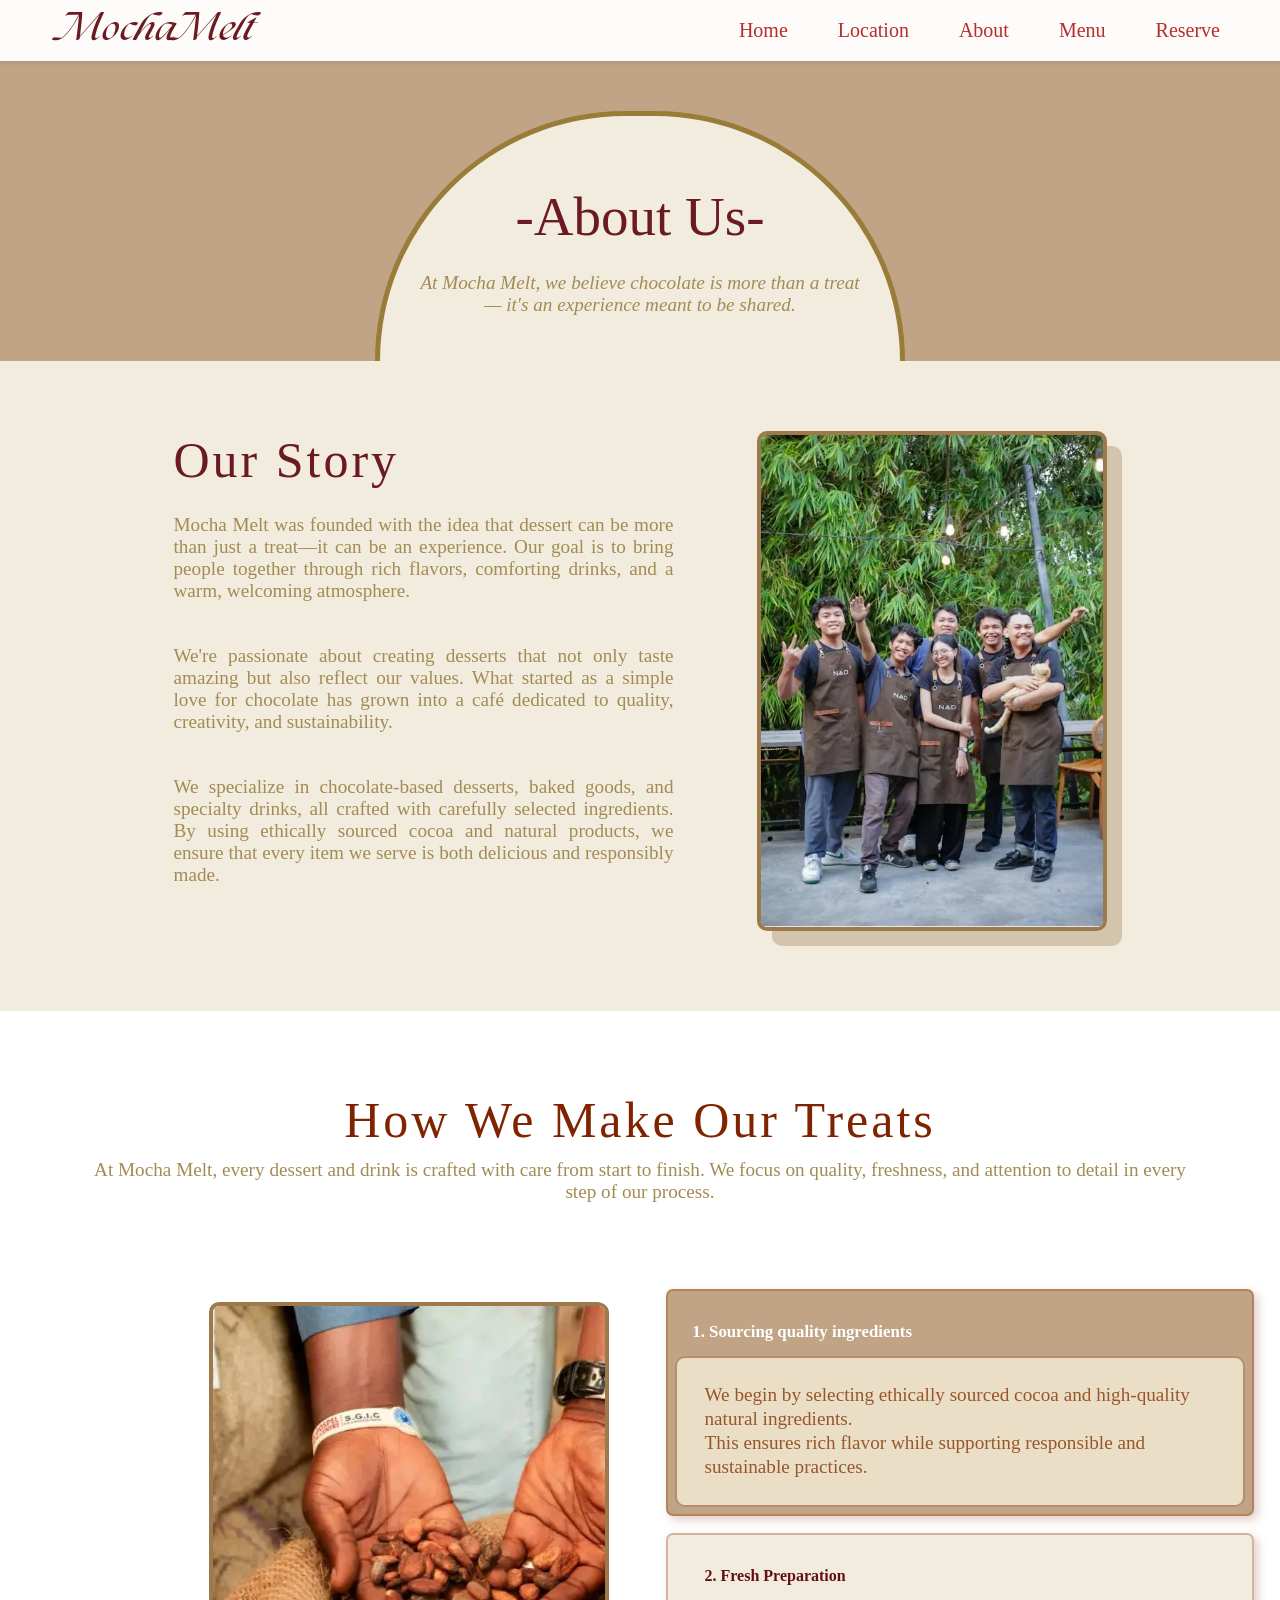
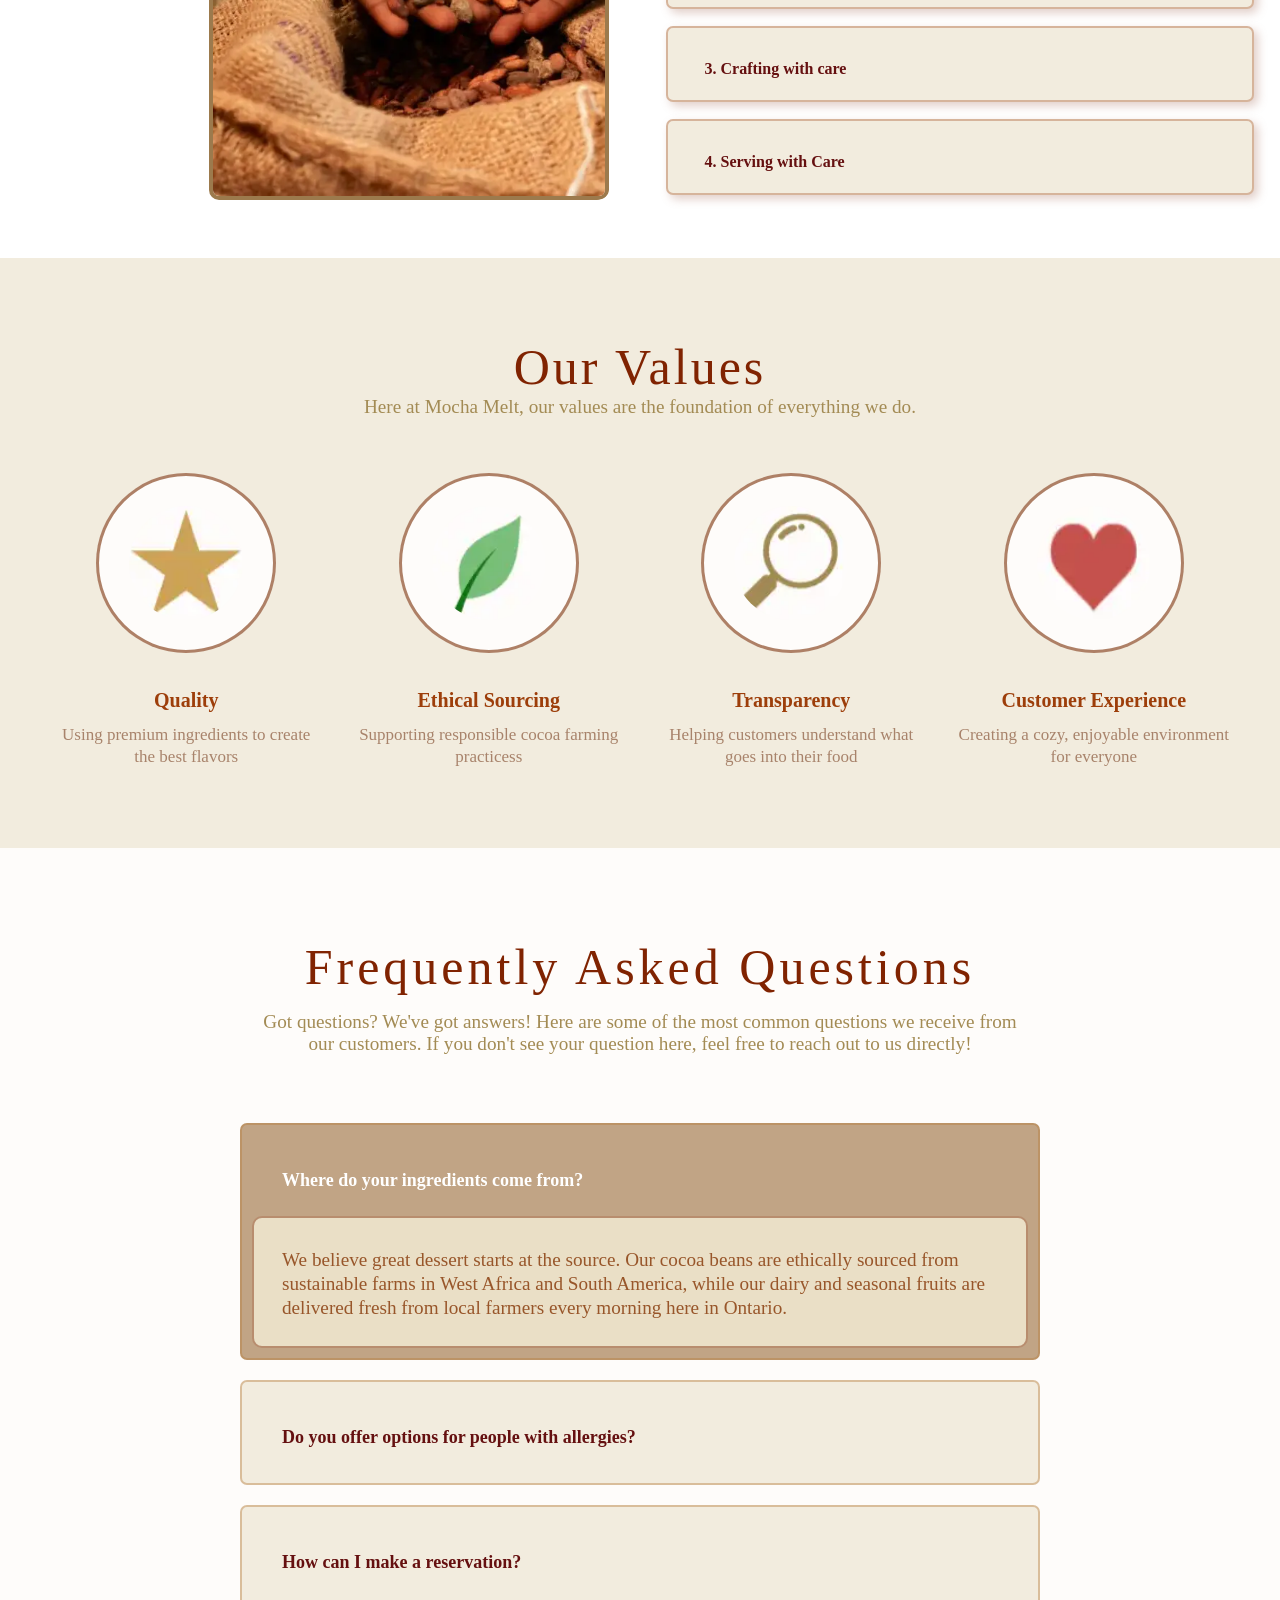
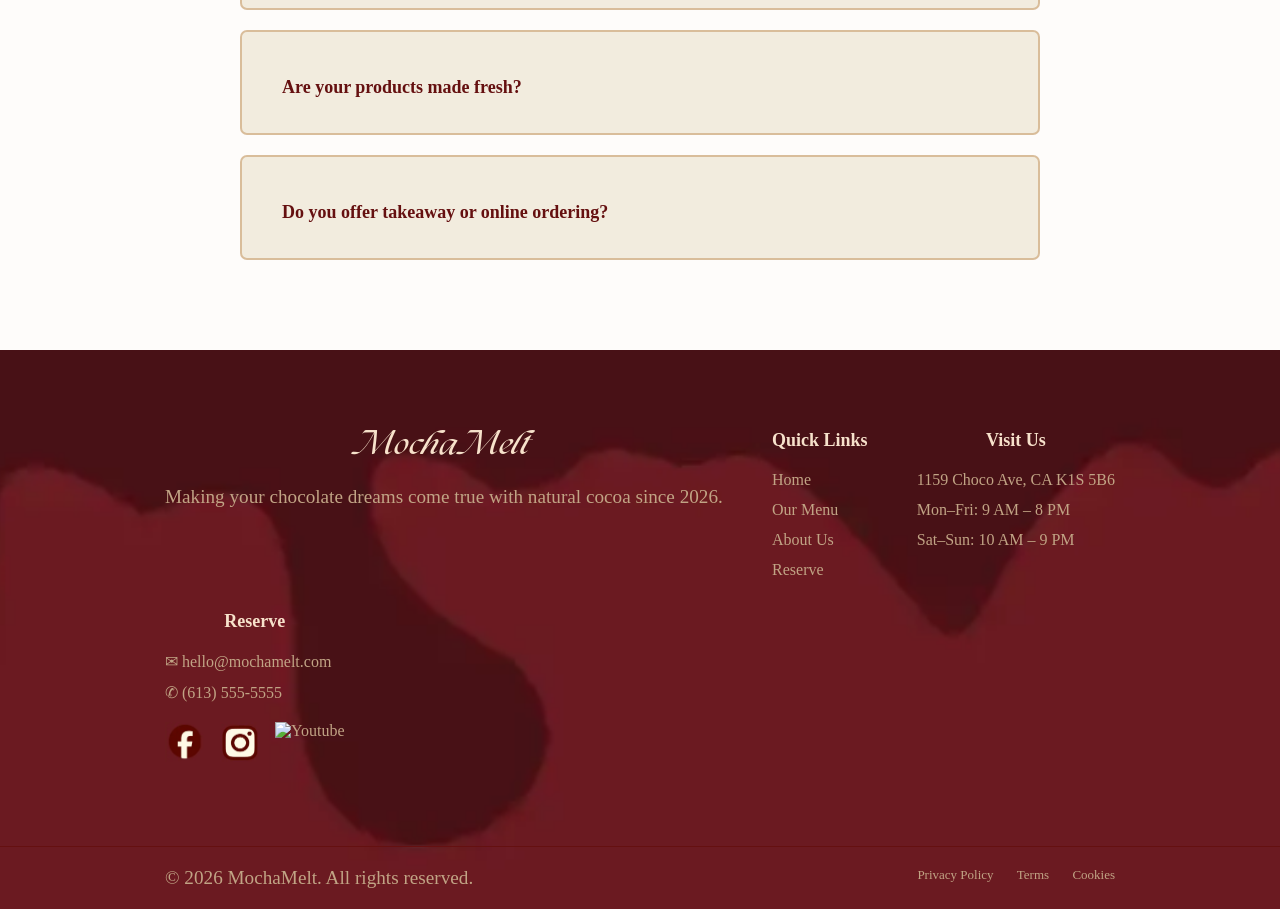
==== commit 8064d918: "Merge branch 'main' of https://github.com/EricaD07/Mocha-Melt" ====
--- a/about.html
+++ b/about.html
@@ -290,7 +290,7 @@
             <div class="socials">
                 <a href="#"><img src="Assets/facebook.webp" alt="Facebook" loading="lazy"></a>
                 <a href="#"><img src="Assets/insta.webp" alt="Instagram" loading="lazy"></a>
-                <a href="#"><img src="Assets/Youtube.webp" alt="Youtube" loading="lazy"></a>
+                <a href="#"><img src="Assets/youtube.webp" alt="Youtube" loading="lazy"></a>
             </div>
         </div>
     </div>    
--- a/style.css
+++ b/style.css
@@ -794,7 +794,7 @@
 }
 /* Icon: Adds the '+' sign before the label text, what it looks before being cliked/checked */
 label::before{
-    content: url('Assets/Plus-sign.webp');
+    content: url('Assets/Plus-sign.png');
     margin-right: 10px;
 }
 /* Functional: Hides the actual radio button circles so they don't clutter the design */
@@ -821,7 +821,7 @@
 }
 /* Icon Change: Swaps the '+' for '---' when the section is active/open */
 .Treats-accordion input[type='radio']:checked + label::before{
-    content: url('Assets/minus-sign.webp');
+    content: url('Assets/minus-sign.png');
     color: #080300;        
 }
 
@@ -980,7 +980,7 @@
 }
 /* Icon: Adds the '+' sign before the label text */
 label::before{ content:
-     url('Assets/Plus-sign.webp');
+     url('Assets/Plus-sign.png');
     margin-right: 10px;
 }
 input[type="radio"]{
@@ -1006,7 +1006,7 @@
 }
 /* sSwaps the '+' for '---' when the section is active/open */
 .Frequent-QNA input[type='radio']:checked + label::before{
-    content: url('Assets/minus-sign.webp');
+    content: url('Assets/minus-sign.png');
     color: #c84d00;        
 }
 
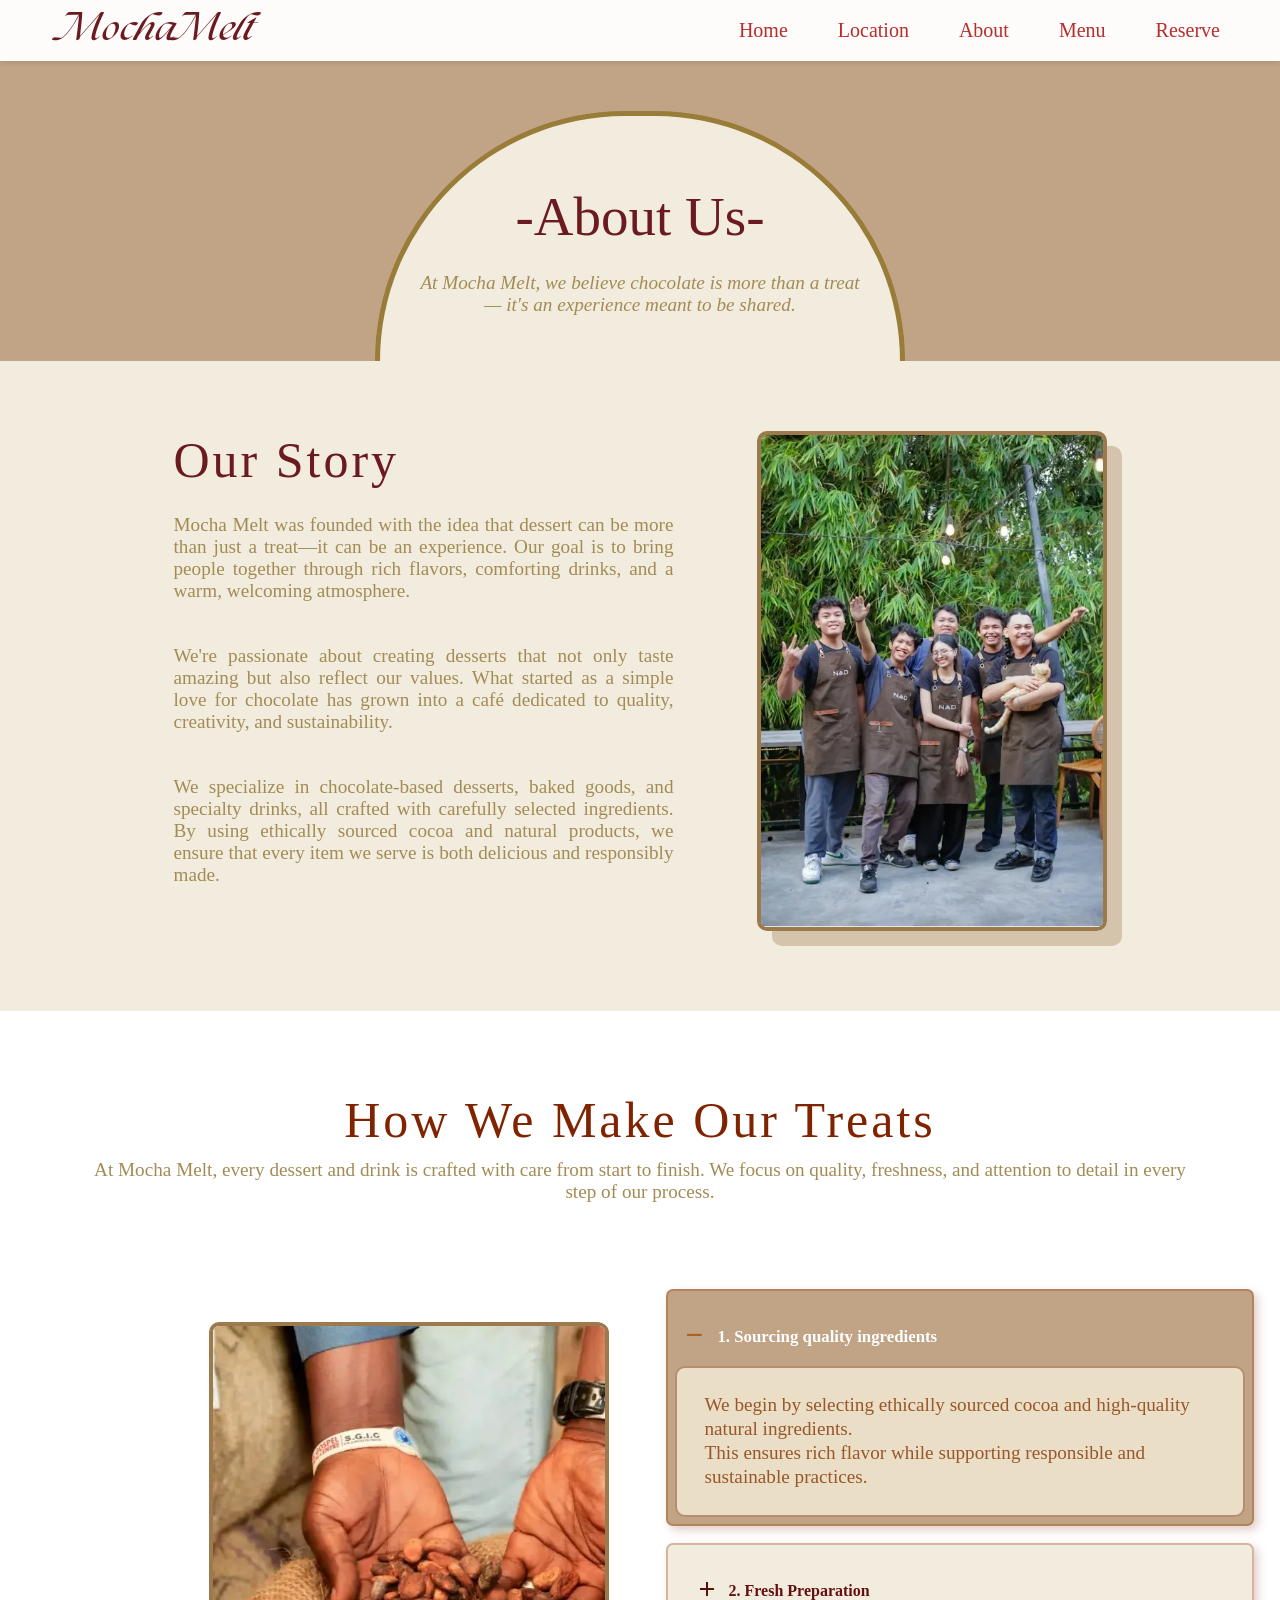
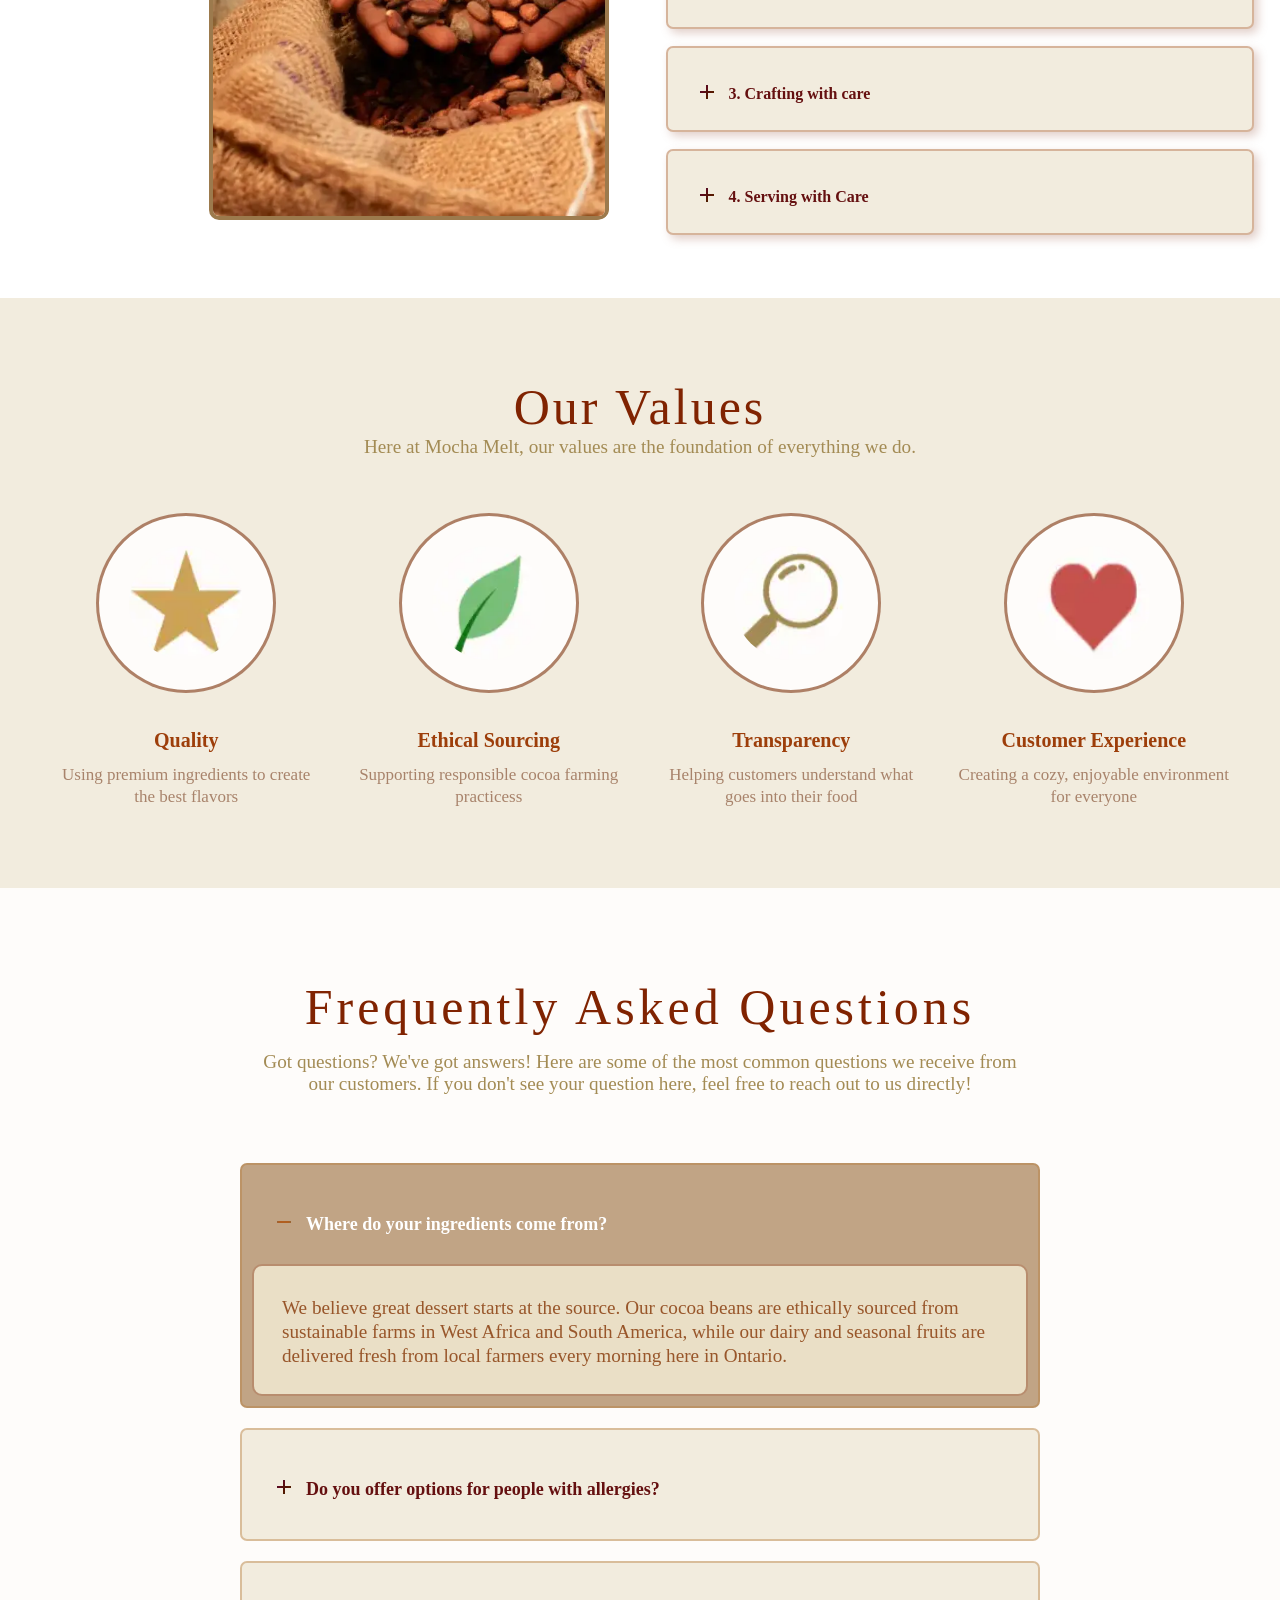
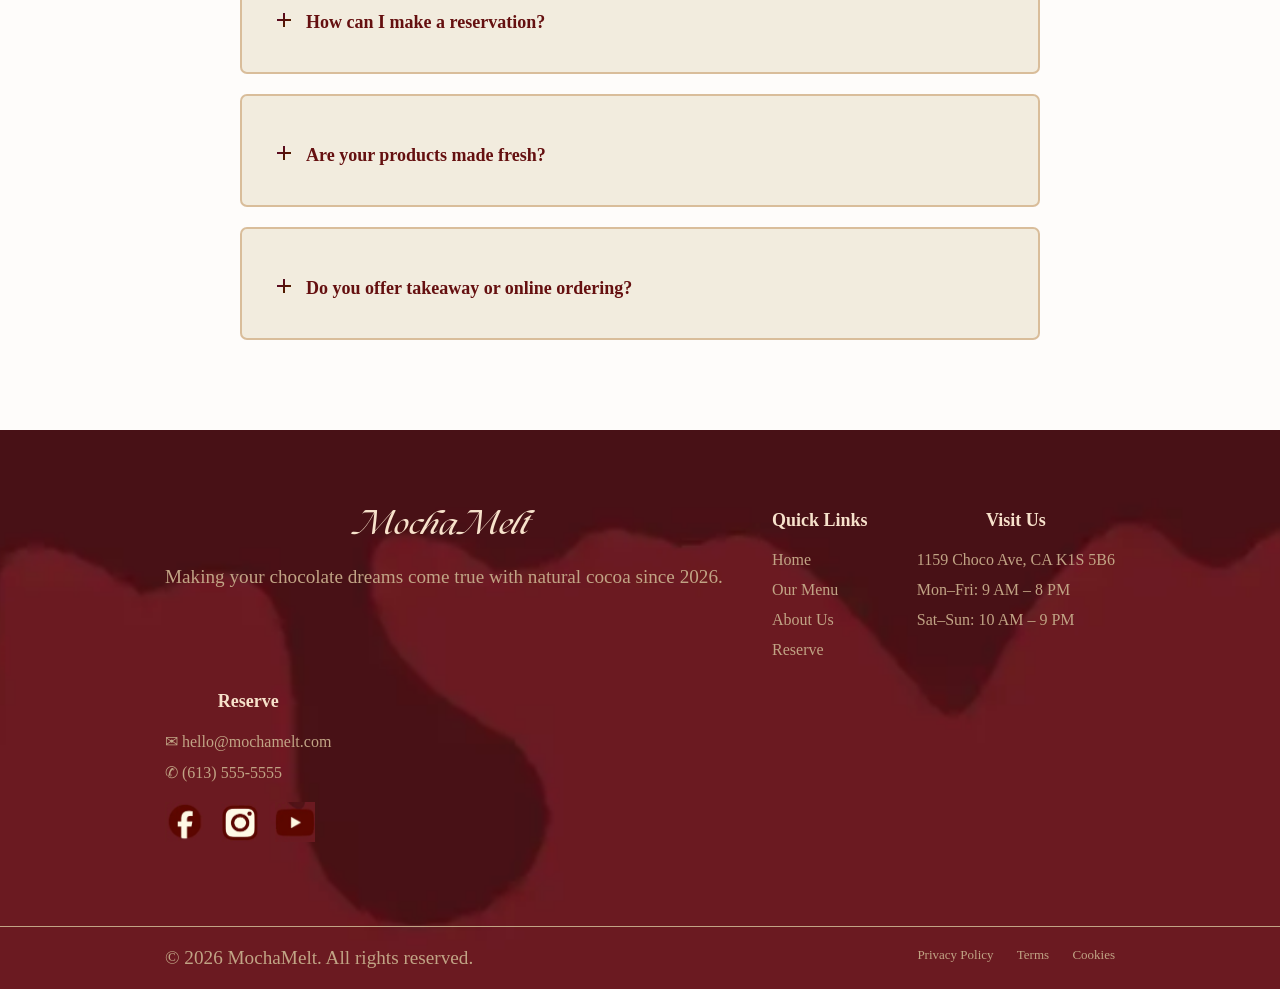
==== commit b6f61848: "Merge branch 'main' of https://github.com/EricaD07/Mocha-Melt" ====
--- a/about.html
+++ b/about.html
@@ -290,7 +290,7 @@
             <div class="socials">
                 <a href="#"><img src="Assets/facebook.webp" alt="Facebook" loading="lazy"></a>
                 <a href="#"><img src="Assets/insta.webp" alt="Instagram" loading="lazy"></a>
-                <a href="#"><img src="Assets/youtube.webp" alt="Youtube" loading="lazy"></a>
+                <a href="#"><img src="Assets/Youtube.webp" alt="Youtube" loading="lazy"></a>
             </div>
         </div>
     </div>    
--- a/style.css
+++ b/style.css
@@ -249,7 +249,7 @@
 
 /* BOTTOM SECTION */
 .footer-bottom {
-    border-top: 1px solid #651010;
+    border-top: 1px solid #c1a485;
     display: flex;
     justify-content: space-between;
     padding: 20px 165px;
@@ -299,7 +299,7 @@
 
 /*---------------------------------- HOME PAGE ---------------------------------*/
 
-/* ===== HERO SECTION – circle centered on text ===== */
+/* ===== HERO SECTION – circle centered on text - AI assisted ==== */
 .hero {
     background: linear-gradient(107deg, #F9EFE2 0%, #FCF5EA 100%);
     padding: 4rem 0 5rem 0;
@@ -794,7 +794,7 @@
 }
 /* Icon: Adds the '+' sign before the label text, what it looks before being cliked/checked */
 label::before{
-    content: url('Assets/Plus-sign.png');
+    content: url('Assets/Plus-sign.webp');
     margin-right: 10px;
 }
 /* Functional: Hides the actual radio button circles so they don't clutter the design */
@@ -821,7 +821,7 @@
 }
 /* Icon Change: Swaps the '+' for '---' when the section is active/open */
 .Treats-accordion input[type='radio']:checked + label::before{
-    content: url('Assets/minus-sign.png');
+    content: url('Assets/minus-sign.webp');
     color: #080300;        
 }
 
@@ -980,7 +980,7 @@
 }
 /* Icon: Adds the '+' sign before the label text */
 label::before{ content:
-     url('Assets/Plus-sign.png');
+     url('Assets/Plus-sign.webp');
     margin-right: 10px;
 }
 input[type="radio"]{
@@ -1006,7 +1006,7 @@
 }
 /* sSwaps the '+' for '---' when the section is active/open */
 .Frequent-QNA input[type='radio']:checked + label::before{
-    content: url('Assets/minus-sign.png');
+    content: url('Assets/minus-sign.webp');
     color: #c84d00;        
 }
 
@@ -1444,7 +1444,7 @@
         justify-content: center;
     }
     
-.visit-grid {
+    .visit-grid {
         grid-template-columns: 1fr;
         gap: 3rem;
         margin-left: 0; 
@@ -1503,10 +1503,14 @@
     }
 
     .Values-grid {
-        grid-template-columns: 1fr;
-        gap: 40px;
-    }
-
+        grid-template-columns: 1fr !important;
+        gap: 50px;
+    }
+
+    .Treats-header p {
+        margin-bottom: 60px;
+        padding: 0 15px;
+    }
     .Story-section {
         flex-direction: column;
         align-items: center;
@@ -1514,12 +1518,13 @@
         padding: 40px 20px;
         gap: 30px;
     }
-
     .story-image-container img {
         width: 100%;
         max-width: 350px;
     }
-
+    .accordion-container {
+        padding-top: 20px;
+    }
     @keyframes appear {
         from { 
             opacity: 0;
